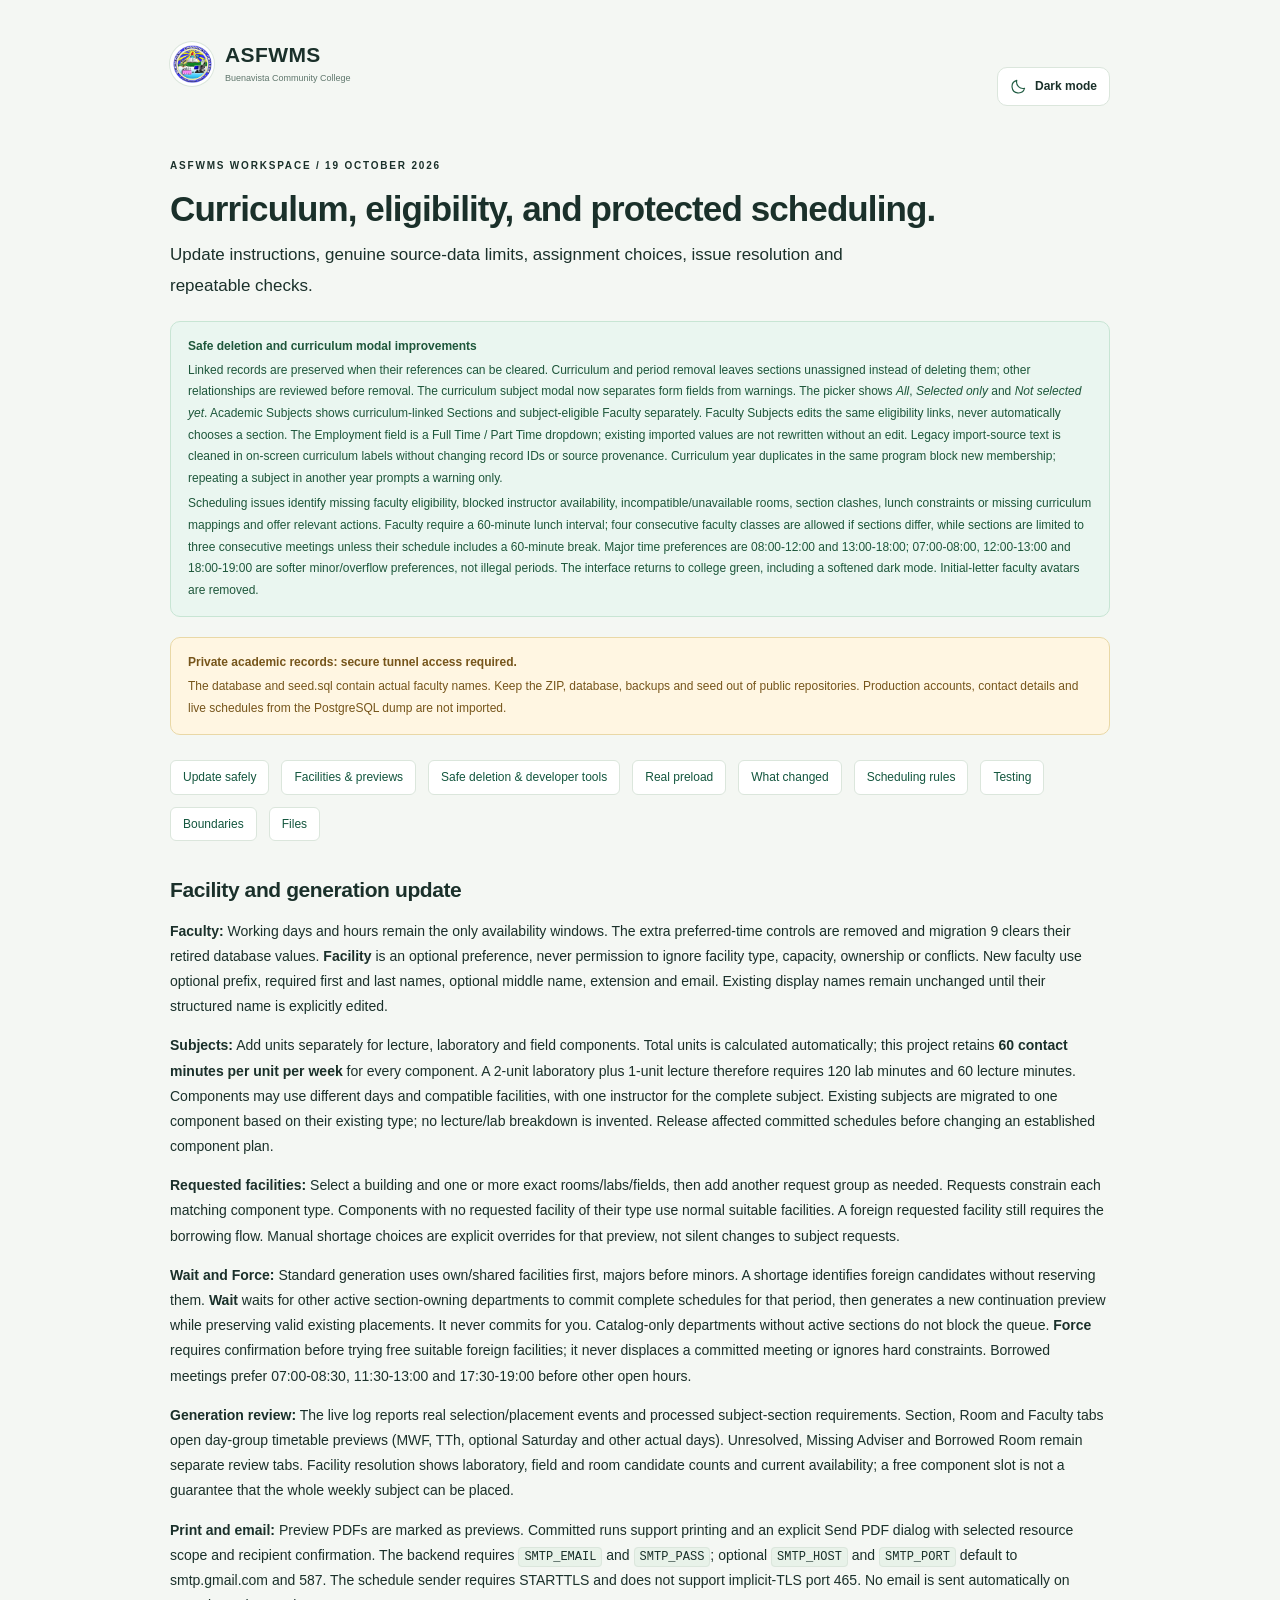
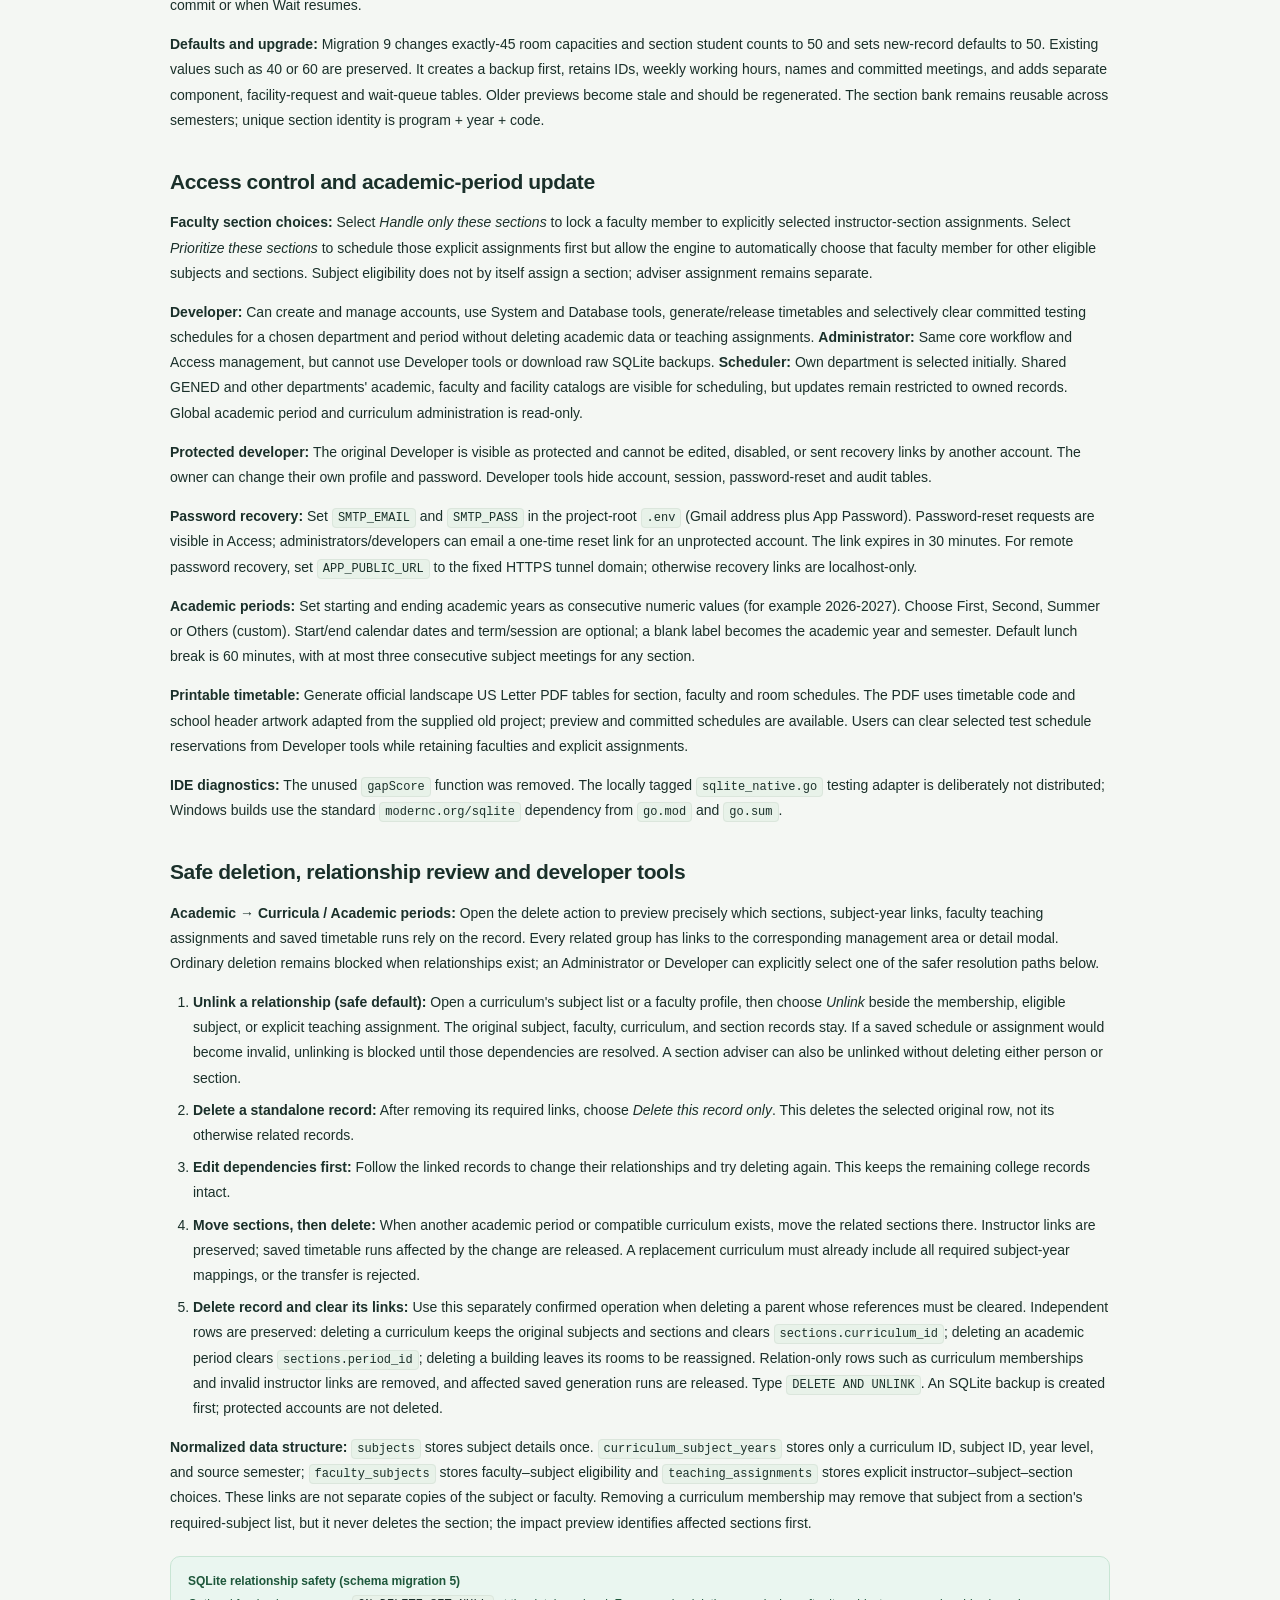
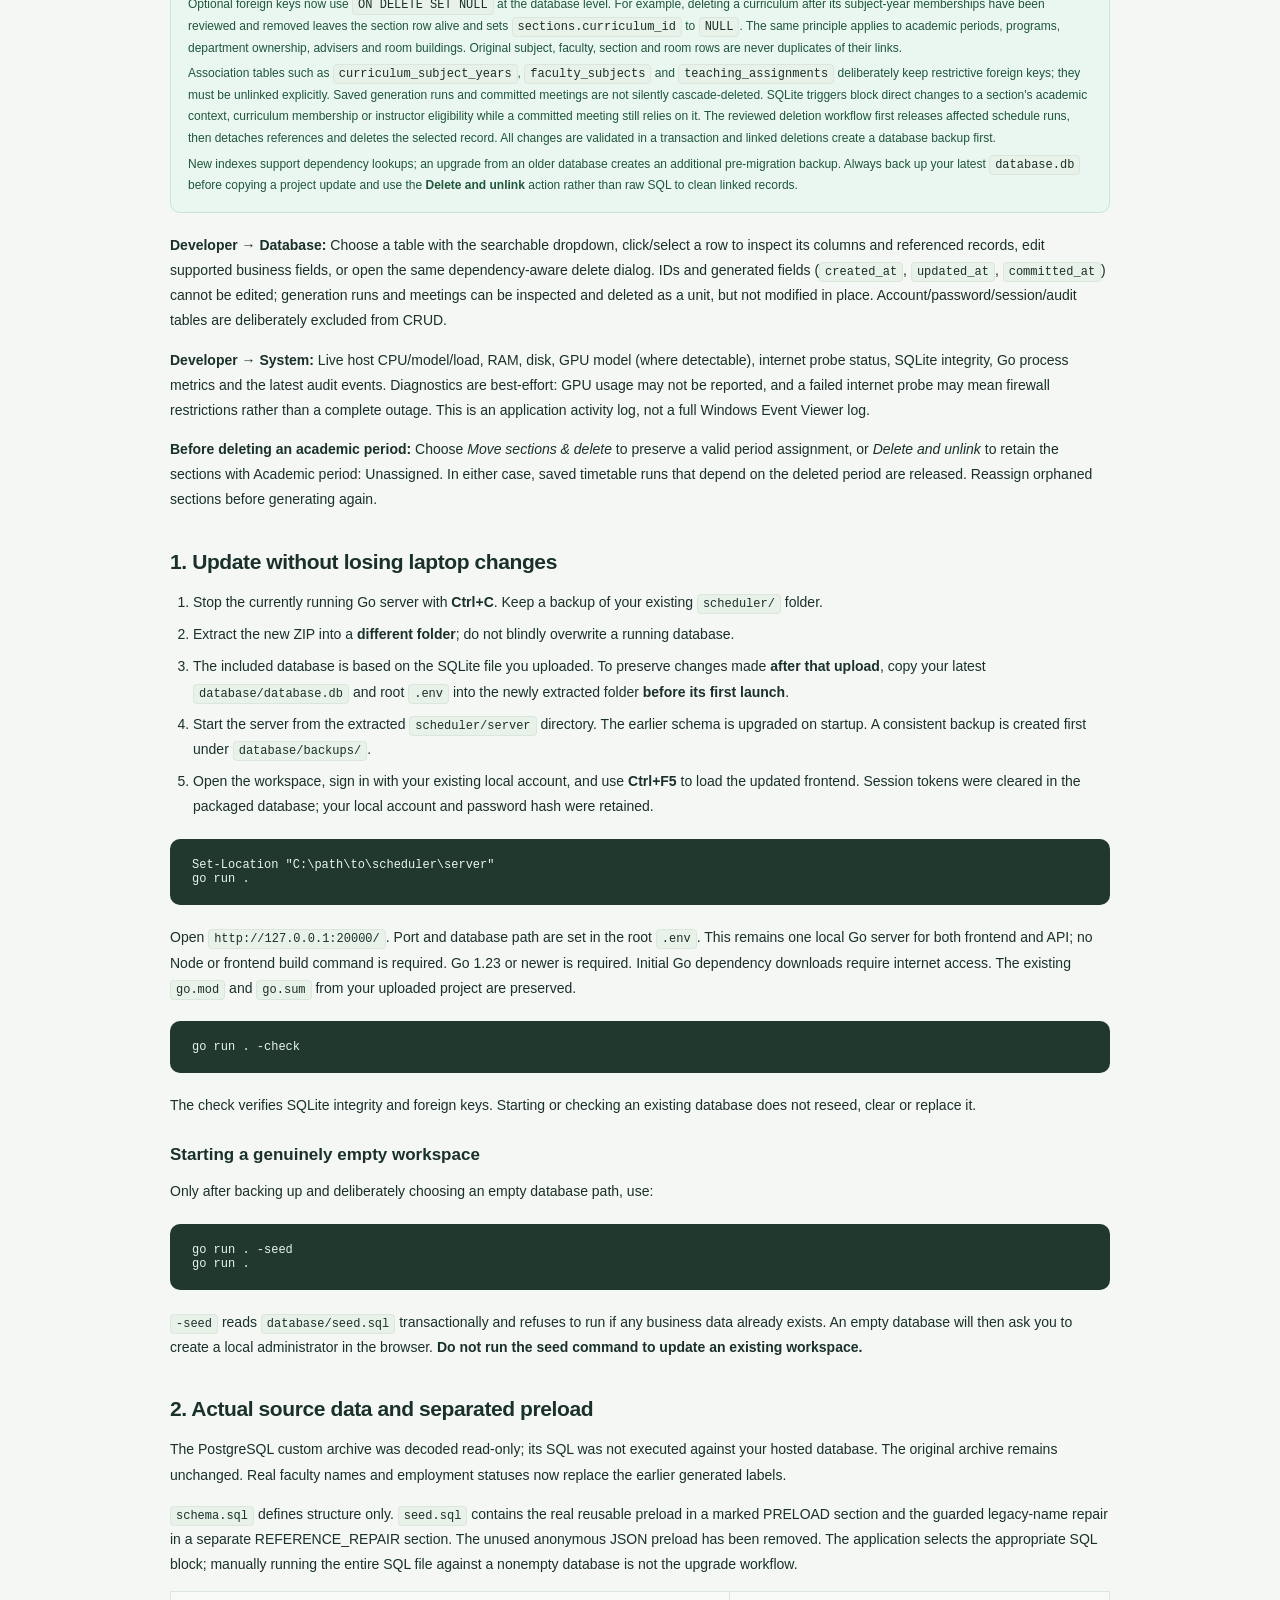
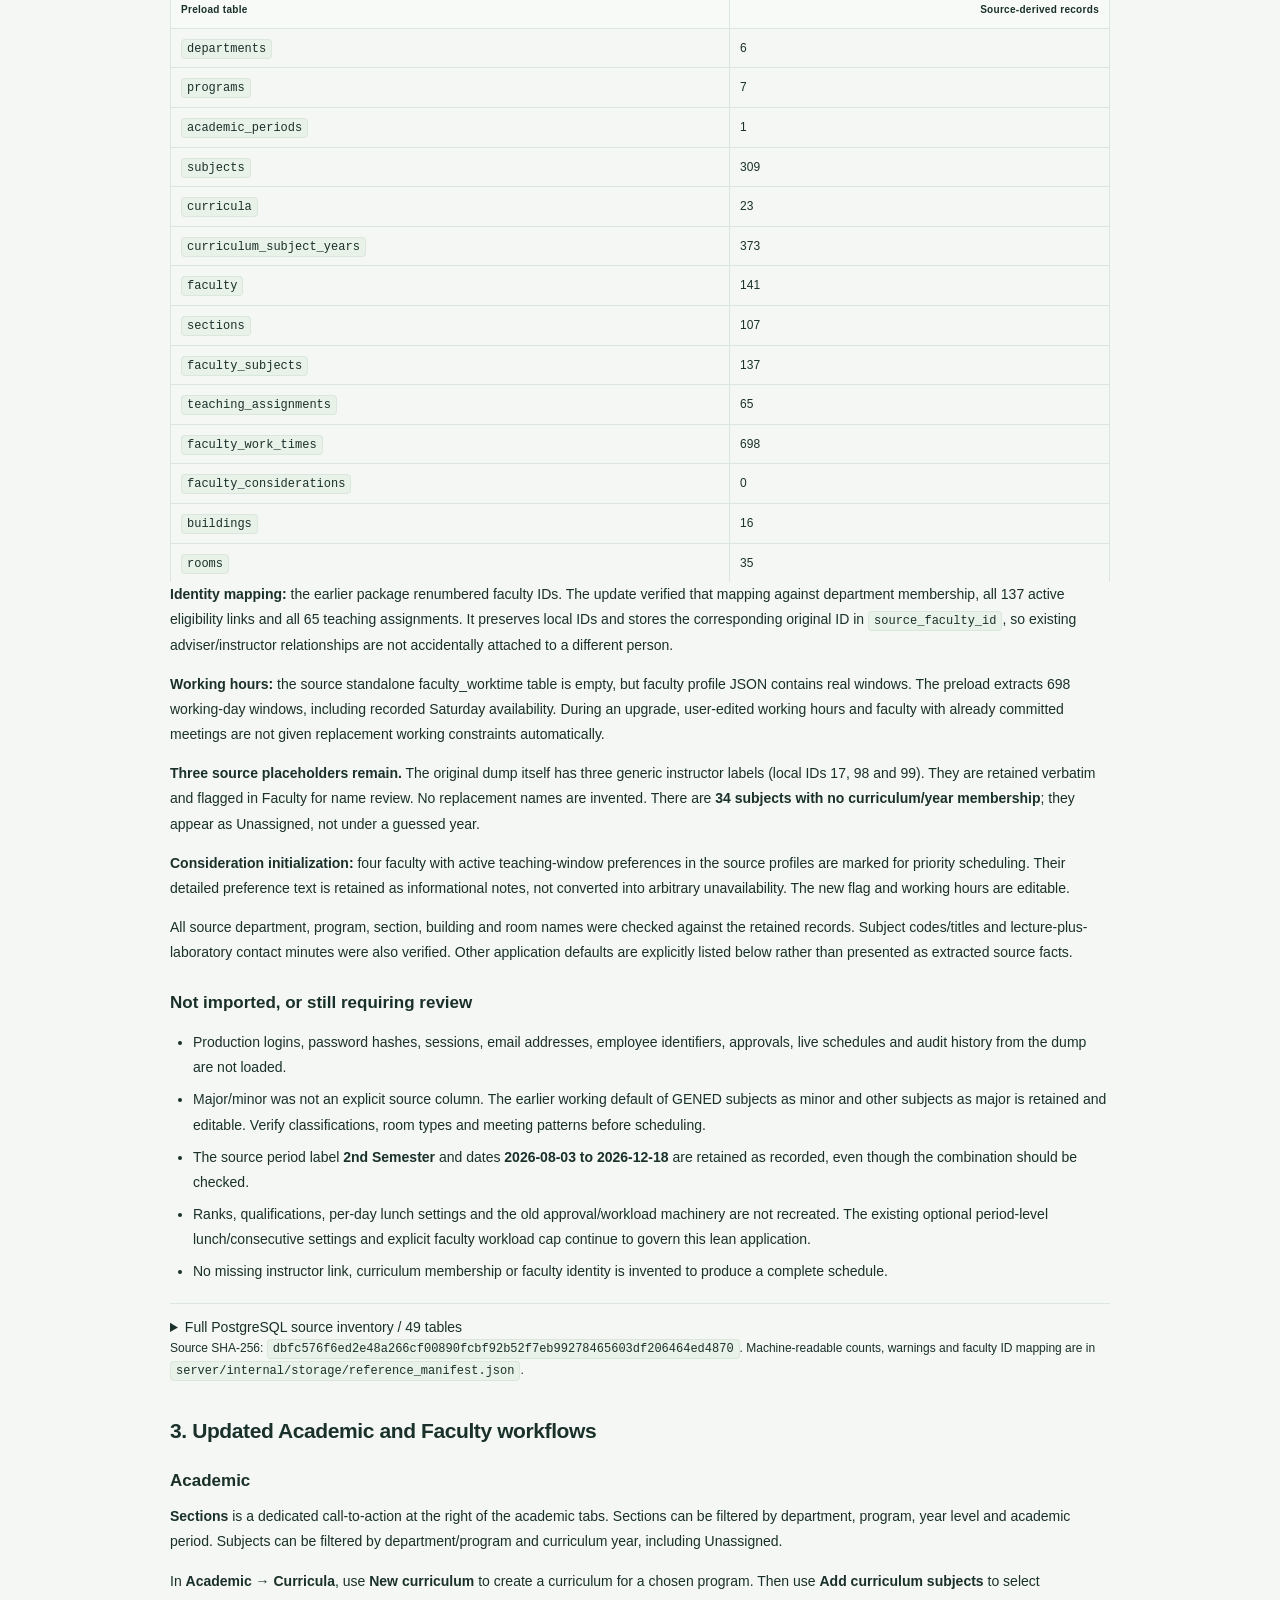
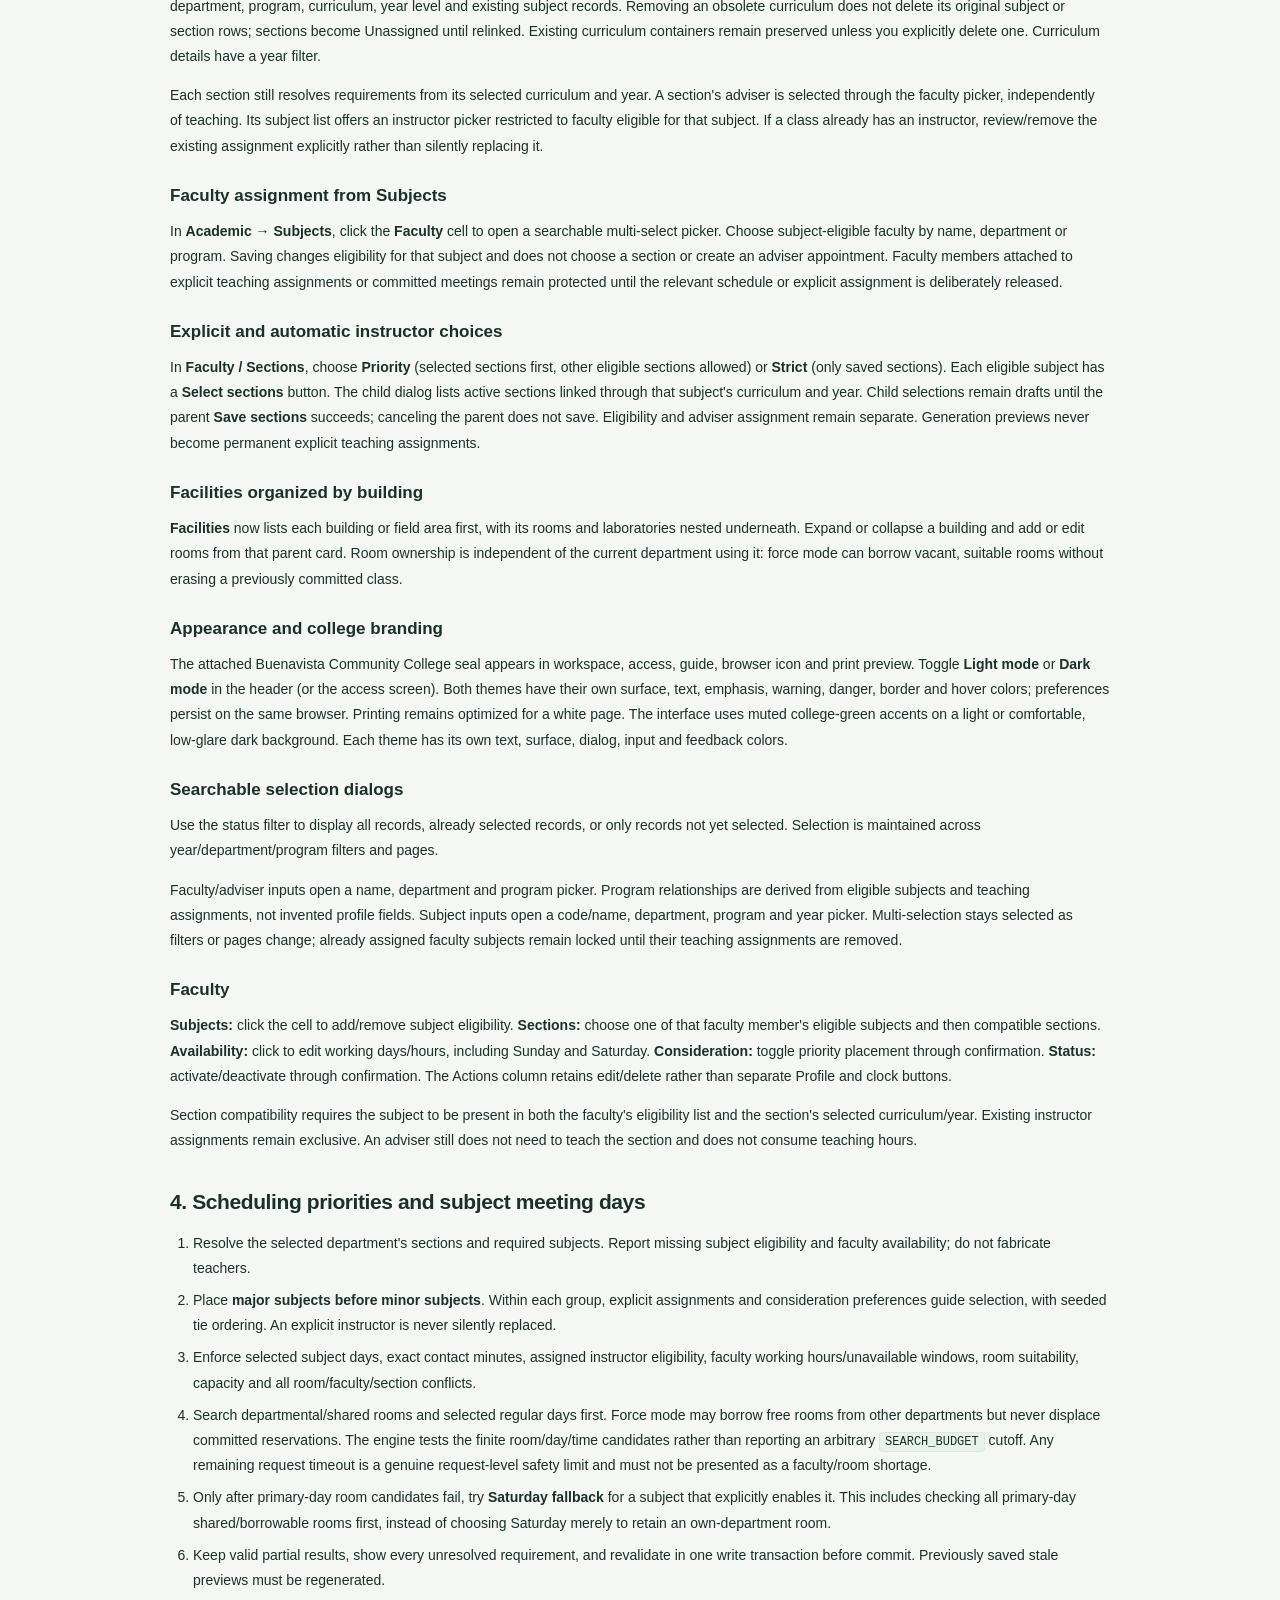
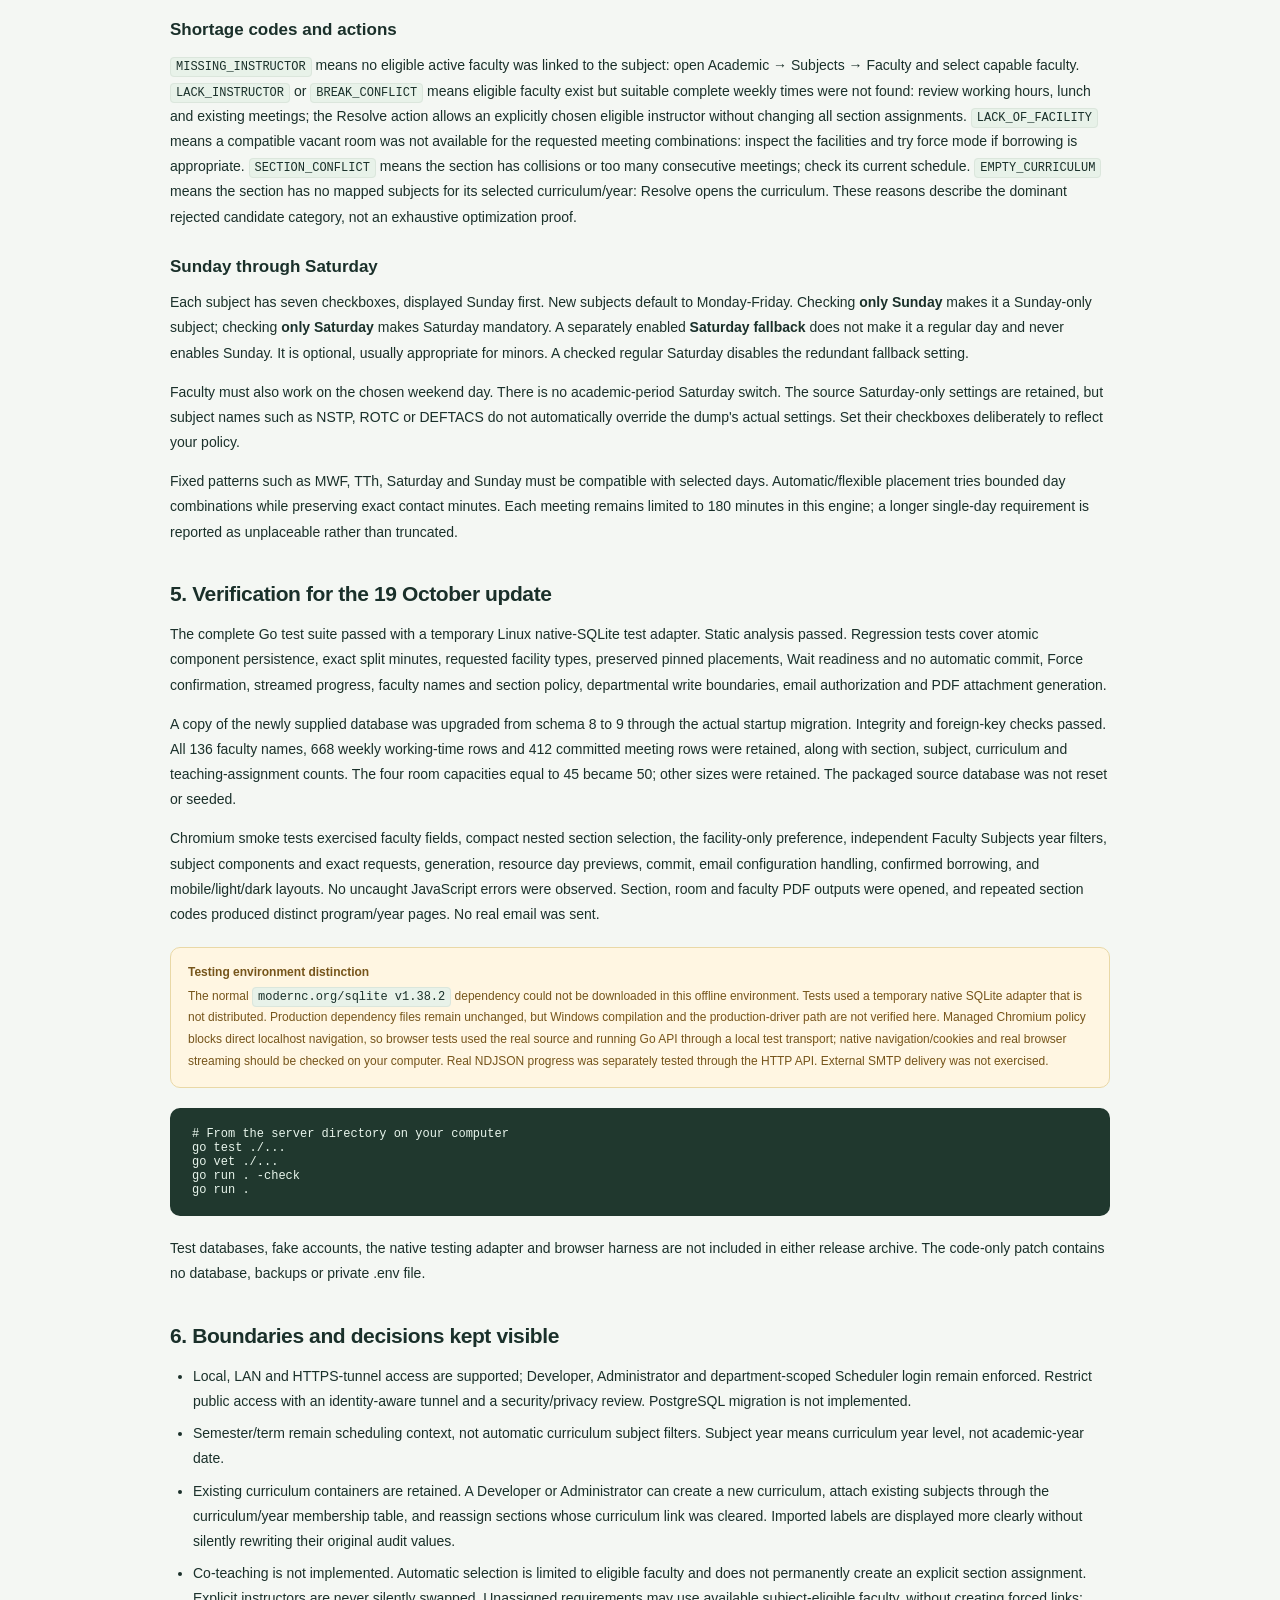
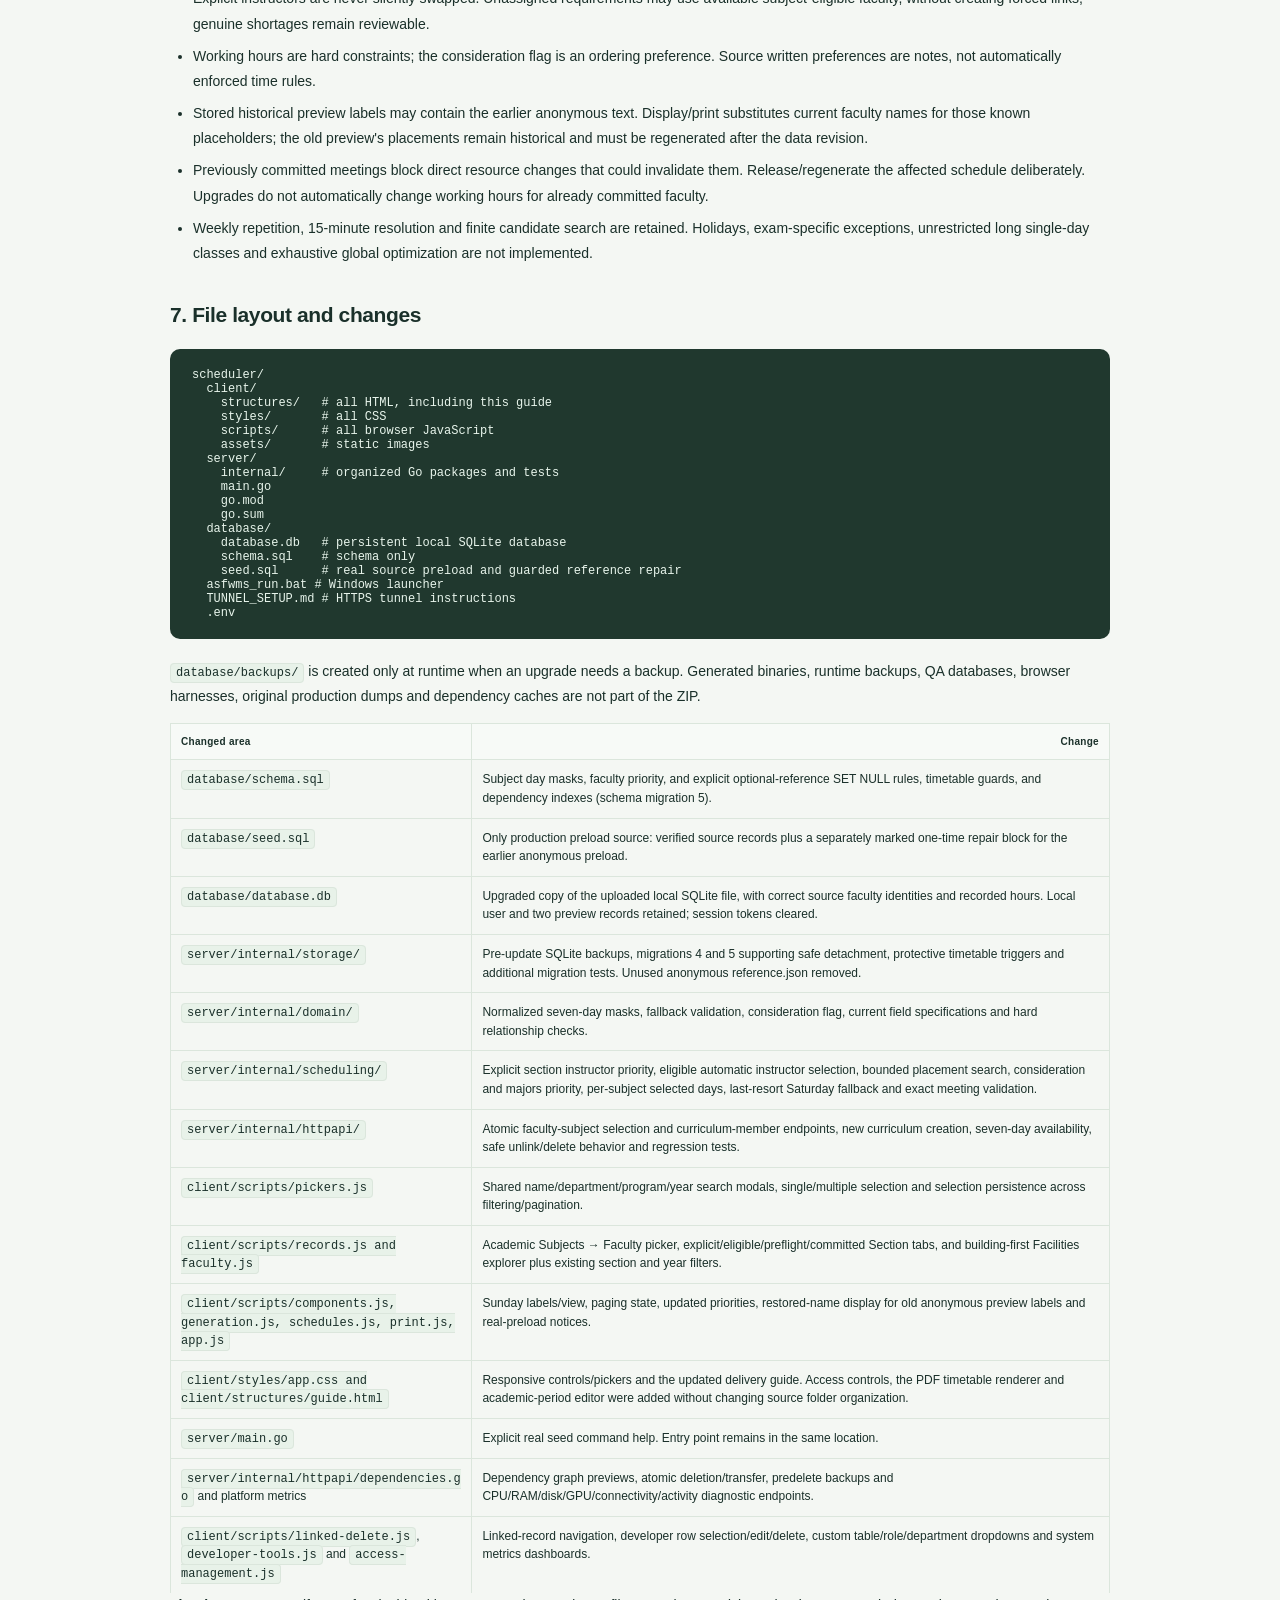
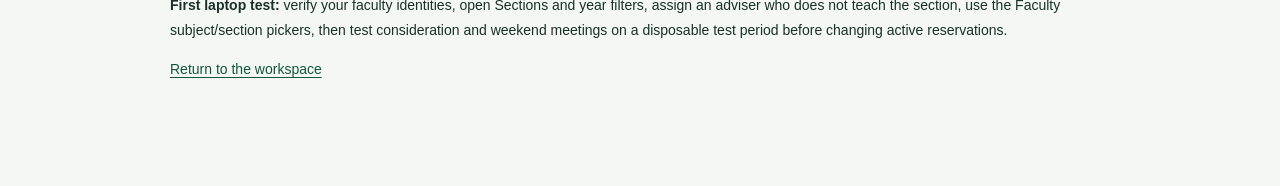
==== client/structures/guide.html @ f2810833 "Initial ASFWMS source release" ====
<!doctype html><html lang="en"><head><meta charset="utf-8"><meta name="viewport" content="width=device-width,initial-scale=1"><title>ASFWMS | Development guide and data provenance</title><link rel="icon" href="../assets/bcc-seal.png"><script src="../scripts/theme-init.js"></script><link rel="stylesheet" href="../styles/app.css"><script type="module" src="../scripts/theme.js"></script></head><body><main class="guide">
<div class="row between guide-topbar"><div class="brand"><img src="../assets/bcc-seal.png" width="44" height="44" alt="Buenavista Community College seal"><span>ASFWMS<small>Buenavista Community College</small></span></div><button type="button" class="theme-toggle" data-theme-toggle aria-label="Switch appearance" aria-pressed="false"></button></div>
<p class="eyebrow">ASFWMS WORKSPACE / 19 OCTOBER 2026</p><h1>Curriculum, eligibility, and protected scheduling.</h1>
<p class="guide-lead">Update instructions, genuine source-data limits, assignment choices, issue resolution and repeatable checks.</p>
<div class="notice info"><div><strong>Safe deletion and curriculum modal improvements</strong><p>Linked records are preserved when their references can be cleared. Curriculum and period removal leaves sections unassigned instead of deleting them; other relationships are reviewed before removal. The curriculum subject modal now separates form fields from warnings. The picker shows <em>All</em>, <em>Selected only</em> and <em>Not selected yet</em>. Academic Subjects shows curriculum-linked Sections and subject-eligible Faculty separately. Faculty Subjects edits the same eligibility links, never automatically chooses a section. The Employment field is a Full Time / Part Time dropdown; existing imported values are not rewritten without an edit. Legacy import-source text is cleaned in on-screen curriculum labels without changing record IDs or source provenance. Curriculum year duplicates in the same program block new membership; repeating a subject in another year prompts a warning only.</p><p>Scheduling issues identify missing faculty eligibility, blocked instructor availability, incompatible/unavailable rooms, section clashes, lunch constraints or missing curriculum mappings and offer relevant actions. Faculty require a 60-minute lunch interval; four consecutive faculty classes are allowed if sections differ, while sections are limited to three consecutive meetings unless their schedule includes a 60-minute break. Major time preferences are 08:00-12:00 and 13:00-18:00; 07:00-08:00, 12:00-13:00 and 18:00-19:00 are softer minor/overflow preferences, not illegal periods. The interface returns to college green, including a softened dark mode. Initial-letter faculty avatars are removed.</p></div></div>
<div class="notice warning"><div><strong>Private academic records: secure tunnel access required.</strong><p>The database and seed.sql contain actual faculty names. Keep the ZIP, database, backups and seed out of public repositories. Production accounts, contact details and live schedules from the PostgreSQL dump are not imported.</p></div></div>
<nav class="guide-nav" aria-label="Guide sections"><a href="#start">Update safely</a><a href="#components-update">Facilities &amp; previews</a><a href="#cleanup">Safe deletion & developer tools</a><a href="#data">Real preload</a><a href="#workflow">What changed</a><a href="#rules">Scheduling rules</a><a href="#tests">Testing</a><a href="#limits">Boundaries</a><a href="#files">Files</a></nav>
<section id="components-update"><h2>Facility and generation update</h2>
<p><strong>Faculty:</strong> Working days and hours remain the only availability windows. The extra preferred-time controls are removed and migration 9 clears their retired database values. <strong>Facility</strong> is an optional preference, never permission to ignore facility type, capacity, ownership or conflicts. New faculty use optional prefix, required first and last names, optional middle name, extension and email. Existing display names remain unchanged until their structured name is explicitly edited.</p>
<p><strong>Subjects:</strong> Add units separately for lecture, laboratory and field components. Total units is calculated automatically; this project retains <strong>60 contact minutes per unit per week</strong> for every component. A 2-unit laboratory plus 1-unit lecture therefore requires 120 lab minutes and 60 lecture minutes. Components may use different days and compatible facilities, with one instructor for the complete subject. Existing subjects are migrated to one component based on their existing type; no lecture/lab breakdown is invented. Release affected committed schedules before changing an established component plan.</p>
<p><strong>Requested facilities:</strong> Select a building and one or more exact rooms/labs/fields, then add another request group as needed. Requests constrain each matching component type. Components with no requested facility of their type use normal suitable facilities. A foreign requested facility still requires the borrowing flow. Manual shortage choices are explicit overrides for that preview, not silent changes to subject requests.</p>
<p><strong>Wait and Force:</strong> Standard generation uses own/shared facilities first, majors before minors. A shortage identifies foreign candidates without reserving them. <strong>Wait</strong> waits for other active section-owning departments to commit complete schedules for that period, then generates a new continuation preview while preserving valid existing placements. It never commits for you. Catalog-only departments without active sections do not block the queue. <strong>Force</strong> requires confirmation before trying free suitable foreign facilities; it never displaces a committed meeting or ignores hard constraints. Borrowed meetings prefer 07:00-08:30, 11:30-13:00 and 17:30-19:00 before other open hours.</p>
<p><strong>Generation review:</strong> The live log reports real selection/placement events and processed subject-section requirements. Section, Room and Faculty tabs open day-group timetable previews (MWF, TTh, optional Saturday and other actual days). Unresolved, Missing Adviser and Borrowed Room remain separate review tabs. Facility resolution shows laboratory, field and room candidate counts and current availability; a free component slot is not a guarantee that the whole weekly subject can be placed.</p>
<p><strong>Print and email:</strong> Preview PDFs are marked as previews. Committed runs support printing and an explicit Send PDF dialog with selected resource scope and recipient confirmation. The backend requires <code>SMTP_EMAIL</code> and <code>SMTP_PASS</code>; optional <code>SMTP_HOST</code> and <code>SMTP_PORT</code> default to smtp.gmail.com and 587. The schedule sender requires STARTTLS and does not support implicit-TLS port 465. No email is sent automatically on commit or when Wait resumes.</p>
<p><strong>Defaults and upgrade:</strong> Migration 9 changes exactly-45 room capacities and section student counts to 50 and sets new-record defaults to 50. Existing values such as 40 or 60 are preserved. It creates a backup first, retains IDs, weekly working hours, names and committed meetings, and adds separate component, facility-request and wait-queue tables. Older previews become stale and should be regenerated. The section bank remains reusable across semesters; unique section identity is program + year + code.</p>
</section>
<section id="access-update"><h2>Access control and academic-period update</h2>
<p><strong>Faculty section choices:</strong> Select <em>Handle only these sections</em> to lock a faculty member to explicitly selected instructor-section assignments. Select <em>Prioritize these sections</em> to schedule those explicit assignments first but allow the engine to automatically choose that faculty member for other eligible subjects and sections. Subject eligibility does not by itself assign a section; adviser assignment remains separate.</p>
<p><strong>Developer:</strong> Can create and manage accounts, use System and Database tools, generate/release timetables and selectively clear committed testing schedules for a chosen department and period without deleting academic data or teaching assignments. <strong>Administrator:</strong> Same core workflow and Access management, but cannot use Developer tools or download raw SQLite backups. <strong>Scheduler:</strong> Own department is selected initially. Shared GENED and other departments' academic, faculty and facility catalogs are visible for scheduling, but updates remain restricted to owned records. Global academic period and curriculum administration is read-only.</p>
<p><strong>Protected developer:</strong> The original Developer is visible as protected and cannot be edited, disabled, or sent recovery links by another account. The owner can change their own profile and password. Developer tools hide account, session, password-reset and audit tables.</p>
<p><strong>Password recovery:</strong> Set <code>SMTP_EMAIL</code> and <code>SMTP_PASS</code> in the project-root <code>.env</code> (Gmail address plus App Password). Password-reset requests are visible in Access; administrators/developers can email a one-time reset link for an unprotected account. The link expires in 30 minutes. For remote password recovery, set <code>APP_PUBLIC_URL</code> to the fixed HTTPS tunnel domain; otherwise recovery links are localhost-only.</p>
<p><strong>Academic periods:</strong> Set starting and ending academic years as consecutive numeric values (for example 2026-2027). Choose First, Second, Summer or Others (custom). Start/end calendar dates and term/session are optional; a blank label becomes the academic year and semester. Default lunch break is 60 minutes, with at most three consecutive subject meetings for any section.</p>
<p><strong>Printable timetable:</strong> Generate official landscape US Letter PDF tables for section, faculty and room schedules. The PDF uses timetable code and school header artwork adapted from the supplied old project; preview and committed schedules are available. Users can clear selected test schedule reservations from Developer tools while retaining faculties and explicit assignments.</p>
<p><strong>IDE diagnostics:</strong> The unused <code>gapScore</code> function was removed. The locally tagged <code>sqlite_native.go</code> testing adapter is deliberately not distributed; Windows builds use the standard <code>modernc.org/sqlite</code> dependency from <code>go.mod</code> and <code>go.sum</code>.</p>
</section>
<section id="cleanup"><h2>Safe deletion, relationship review and developer tools</h2>
<p><strong>Academic → Curricula / Academic periods:</strong> Open the delete action to preview precisely which sections, subject-year links, faculty teaching assignments and saved timetable runs rely on the record. Every related group has links to the corresponding management area or detail modal. Ordinary deletion remains blocked when relationships exist; an Administrator or Developer can explicitly select one of the safer resolution paths below.</p>
<ol>
<li><strong>Unlink a relationship (safe default):</strong> Open a curriculum's subject list or a faculty profile, then choose <em>Unlink</em> beside the membership, eligible subject, or explicit teaching assignment. The original subject, faculty, curriculum, and section records stay. If a saved schedule or assignment would become invalid, unlinking is blocked until those dependencies are resolved. A section adviser can also be unlinked without deleting either person or section.</li>
<li><strong>Delete a standalone record:</strong> After removing its required links, choose <em>Delete this record only</em>. This deletes the selected original row, not its otherwise related records.</li>
<li><strong>Edit dependencies first:</strong> Follow the linked records to change their relationships and try deleting again. This keeps the remaining college records intact.</li>
<li><strong>Move sections, then delete:</strong> When another academic period or compatible curriculum exists, move the related sections there. Instructor links are preserved; saved timetable runs affected by the change are released. A replacement curriculum must already include all required subject-year mappings, or the transfer is rejected.</li>
<li><strong>Delete record and clear its links:</strong> Use this separately confirmed operation when deleting a parent whose references must be cleared. Independent rows are preserved: deleting a curriculum keeps the original subjects and sections and clears <code>sections.curriculum_id</code>; deleting an academic period clears <code>sections.period_id</code>; deleting a building leaves its rooms to be reassigned. Relation-only rows such as curriculum memberships and invalid instructor links are removed, and affected saved generation runs are released. Type <code>DELETE AND UNLINK</code>. An SQLite backup is created first; protected accounts are not deleted.</li>
</ol>
<p><strong>Normalized data structure:</strong> <code>subjects</code> stores subject details once. <code>curriculum_subject_years</code> stores only a curriculum ID, subject ID, year level, and source semester; <code>faculty_subjects</code> stores faculty–subject eligibility and <code>teaching_assignments</code> stores explicit instructor–subject–section choices. These links are not separate copies of the subject or faculty. Removing a curriculum membership may remove that subject from a section's required-subject list, but it never deletes the section; the impact preview identifies affected sections first.</p>
<div class="notice info"><div><strong>SQLite relationship safety (schema migration 5)</strong>
<p>Optional foreign keys now use <code>ON DELETE SET NULL</code> at the database level. For example, deleting a curriculum after its subject-year memberships have been reviewed and removed leaves the section row alive and sets <code>sections.curriculum_id</code> to <code>NULL</code>. The same principle applies to academic periods, programs, department ownership, advisers and room buildings. Original subject, faculty, section and room rows are never duplicates of their links.</p>
<p>Association tables such as <code>curriculum_subject_years</code>, <code>faculty_subjects</code> and <code>teaching_assignments</code> deliberately keep restrictive foreign keys; they must be unlinked explicitly. Saved generation runs and committed meetings are not silently cascade-deleted. SQLite triggers block direct changes to a section's academic context, curriculum membership or instructor eligibility while a committed meeting still relies on it. The reviewed deletion workflow first releases affected schedule runs, then detaches references and deletes the selected record. All changes are validated in a transaction and linked deletions create a database backup first.</p>
<p>New indexes support dependency lookups; an upgrade from an older database creates an additional pre-migration backup. Always back up your latest <code>database.db</code> before copying a project update and use the <strong>Delete and unlink</strong> action rather than raw SQL to clean linked records.</p></div></div>
<p><strong>Developer → Database:</strong> Choose a table with the searchable dropdown, click/select a row to inspect its columns and referenced records, edit supported business fields, or open the same dependency-aware delete dialog. IDs and generated fields (<code>created_at</code>, <code>updated_at</code>, <code>committed_at</code>) cannot be edited; generation runs and meetings can be inspected and deleted as a unit, but not modified in place. Account/password/session/audit tables are deliberately excluded from CRUD.</p>
<p><strong>Developer → System:</strong> Live host CPU/model/load, RAM, disk, GPU model (where detectable), internet probe status, SQLite integrity, Go process metrics and the latest audit events. Diagnostics are best-effort: GPU usage may not be reported, and a failed internet probe may mean firewall restrictions rather than a complete outage. This is an application activity log, not a full Windows Event Viewer log.</p>
<p><strong>Before deleting an academic period:</strong> Choose <em>Move sections &amp; delete</em> to preserve a valid period assignment, or <em>Delete and unlink</em> to retain the sections with Academic period: Unassigned. In either case, saved timetable runs that depend on the deleted period are released. Reassign orphaned sections before generating again.</p>
</section>
<section id="start"><h2>1. Update without losing laptop changes</h2>
<ol><li>Stop the currently running Go server with <strong>Ctrl+C</strong>. Keep a backup of your existing <code>scheduler/</code> folder.</li><li>Extract the new ZIP into a <strong>different folder</strong>; do not blindly overwrite a running database.</li><li>The included database is based on the SQLite file you uploaded. To preserve changes made <strong>after that upload</strong>, copy your latest <code>database/database.db</code> and root <code>.env</code> into the newly extracted folder <strong>before its first launch</strong>.</li><li>Start the server from the extracted <code>scheduler/server</code> directory. The earlier schema is upgraded on startup. A consistent backup is created first under <code>database/backups/</code>.</li><li>Open the workspace, sign in with your existing local account, and use <strong>Ctrl+F5</strong> to load the updated frontend. Session tokens were cleared in the packaged database; your local account and password hash were retained.</li></ol>
<pre><code>Set-Location "C:\path\to\scheduler\server"
go run .</code></pre>
<p>Open <code>http://127.0.0.1:20000/</code>. Port and database path are set in the root <code>.env</code>. This remains one local Go server for both frontend and API; no Node or frontend build command is required. Go 1.23 or newer is required. Initial Go dependency downloads require internet access. The existing <code>go.mod</code> and <code>go.sum</code> from your uploaded project are preserved.</p>
<pre><code>go run . -check</code></pre><p>The check verifies SQLite integrity and foreign keys. Starting or checking an existing database does not reseed, clear or replace it.</p>
<h3>Starting a genuinely empty workspace</h3><p>Only after backing up and deliberately choosing an empty database path, use:</p>
<pre><code>go run . -seed
go run .</code></pre><p><code>-seed</code> reads <code>database/seed.sql</code> transactionally and refuses to run if any business data already exists. An empty database will then ask you to create a local administrator in the browser. <strong>Do not run the seed command to update an existing workspace.</strong></p>
</section>
<section id="data"><h2>2. Actual source data and separated preload</h2>
<p>The PostgreSQL custom archive was decoded read-only; its SQL was not executed against your hosted database. The original archive remains unchanged. Real faculty names and employment statuses now replace the earlier generated labels.</p>
<p><code>schema.sql</code> defines structure only. <code>seed.sql</code> contains the real reusable preload in a marked PRELOAD section and the guarded legacy-name repair in a separate REFERENCE_REPAIR section. The unused anonymous JSON preload has been removed. The application selects the appropriate SQL block; manually running the entire SQL file against a nonempty database is not the upgrade workflow.</p>
<div class="table-scroll"><table class="data-table"><thead><tr><th>Preload table</th><th>Source-derived records</th></tr></thead><tbody><tr><td><code>departments</code></td><td>6</td></tr><tr><td><code>programs</code></td><td>7</td></tr><tr><td><code>academic_periods</code></td><td>1</td></tr><tr><td><code>subjects</code></td><td>309</td></tr><tr><td><code>curricula</code></td><td>23</td></tr><tr><td><code>curriculum_subject_years</code></td><td>373</td></tr><tr><td><code>faculty</code></td><td>141</td></tr><tr><td><code>sections</code></td><td>107</td></tr><tr><td><code>faculty_subjects</code></td><td>137</td></tr><tr><td><code>teaching_assignments</code></td><td>65</td></tr><tr><td><code>faculty_work_times</code></td><td>698</td></tr><tr><td><code>faculty_considerations</code></td><td>0</td></tr><tr><td><code>buildings</code></td><td>16</td></tr><tr><td><code>rooms</code></td><td>35</td></tr></tbody></table></div>
<p><strong>Identity mapping:</strong> the earlier package renumbered faculty IDs. The update verified that mapping against department membership, all 137 active eligibility links and all 65 teaching assignments. It preserves local IDs and stores the corresponding original ID in <code>source_faculty_id</code>, so existing adviser/instructor relationships are not accidentally attached to a different person.</p>
<p><strong>Working hours:</strong> the source standalone faculty_worktime table is empty, but faculty profile JSON contains real windows. The preload extracts 698 working-day windows, including recorded Saturday availability. During an upgrade, user-edited working hours and faculty with already committed meetings are not given replacement working constraints automatically.</p>
<p><strong>Three source placeholders remain.</strong> The original dump itself has three generic instructor labels (local IDs 17, 98 and 99). They are retained verbatim and flagged in Faculty for name review. No replacement names are invented. There are <strong>34 subjects with no curriculum/year membership</strong>; they appear as Unassigned, not under a guessed year.</p>
<p><strong>Consideration initialization:</strong> four faculty with active teaching-window preferences in the source profiles are marked for priority scheduling. Their detailed preference text is retained as informational notes, not converted into arbitrary unavailability. The new flag and working hours are editable.</p>
<p>All source department, program, section, building and room names were checked against the retained records. Subject codes/titles and lecture-plus-laboratory contact minutes were also verified. Other application defaults are explicitly listed below rather than presented as extracted source facts.</p>
<h3>Not imported, or still requiring review</h3>
<ul><li>Production logins, password hashes, sessions, email addresses, employee identifiers, approvals, live schedules and audit history from the dump are not loaded.</li><li>Major/minor was not an explicit source column. The earlier working default of GENED subjects as minor and other subjects as major is retained and editable. Verify classifications, room types and meeting patterns before scheduling.</li><li>The source period label <strong>2nd Semester</strong> and dates <strong>2026-08-03 to 2026-12-18</strong> are retained as recorded, even though the combination should be checked.</li><li>Ranks, qualifications, per-day lunch settings and the old approval/workload machinery are not recreated. The existing optional period-level lunch/consecutive settings and explicit faculty workload cap continue to govern this lean application.</li><li>No missing instructor link, curriculum membership or faculty identity is invented to produce a complete schedule.</li></ul>
<details><summary>Full PostgreSQL source inventory / 49 tables</summary><div class="table-scroll"><table class="data-table"><thead><tr><th>Source table</th><th>Rows</th><th>Treatment</th></tr></thead><tbody><tr><td><code>academic_archive</code></td><td>11</td><td>Not imported into the lean scheduler. The original dump remains unchanged; legacy schedules, approvals, requests, derived workload and archive workflows are not executed.</td></tr><tr><td><code>academic_term</code></td><td>1</td><td>The referenced period is transformed into academic_periods.</td></tr><tr><td><code>academic_year</code></td><td>1</td><td>Referenced year label is retained in academic_periods.</td></tr><tr><td><code>app_user</code></td><td>6</td><td>Not imported. Existing local administrator in the uploaded SQLite file is preserved.</td></tr><tr><td><code>audit_log</code></td><td>1648</td><td>Production audit history is not imported; local application audit events are retained.</td></tr><tr><td><code>auth_session</code></td><td>66</td><td>Production sessions are not imported. Packaged local session tokens are cleared for sign-in.</td></tr><tr><td><code>building</code></td><td>16</td><td>16 buildings/areas retained in buildings.</td></tr><tr><td><code>college</code></td><td>0</td><td>Not imported into the lean scheduler. The original dump remains unchanged; legacy schedules, approvals, requests, derived workload and archive workflows are not executed.</td></tr><tr><td><code>consideration_approval</code></td><td>0</td><td>Not imported into the lean scheduler. The original dump remains unchanged; legacy schedules, approvals, requests, derived workload and archive workflows are not executed.</td></tr><tr><td><code>curriculum</code></td><td>7</td><td>Program ownership resolved through source curriculum versions.</td></tr><tr><td><code>curriculum_subject</code></td><td>373</td><td>373 subject/year memberships retained in curriculum_subject_years; semester stays informational.</td></tr><tr><td><code>curriculum_version</code></td><td>23</td><td>23 existing choices retained in curricula so existing section links stay intact.</td></tr><tr><td><code>database_change</code></td><td>0</td><td>Not imported into the lean scheduler. The original dump remains unchanged; legacy schedules, approvals, requests, derived workload and archive workflows are not executed.</td></tr><tr><td><code>department</code></td><td>6</td><td>Preserved in departments, including inactive source entries.</td></tr><tr><td><code>faculty</code></td><td>141</td><td>141 names and employment statuses restored. Work-time JSON supplies 698 windows. Earlier local IDs are preserved; source_faculty_id records original IDs.</td></tr><tr><td><code>faculty_assignment</code></td><td>65</td><td>65 explicit subject-section assignments retained through subject_offering lookup.</td></tr><tr><td><code>faculty_availability</code></td><td>0</td><td>No standalone records. The new faculty_work_times and unavailable-window controls govern scheduling.</td></tr><tr><td><code>faculty_profile_state</code></td><td>0</td><td>No standalone records; review/approval machinery is not imported.</td></tr><tr><td><code>faculty_qualification</code></td><td>0</td><td>Not imported into the lean scheduler. The original dump remains unchanged; legacy schedules, approvals, requests, derived workload and archive workflows are not executed.</td></tr><tr><td><code>faculty_subject_qualification</code></td><td>138</td><td>137 active eligibility links retained; one inactive source qualification is not made active.</td></tr><tr><td><code>faculty_teaching_window</code></td><td>0</td><td>Standalone table is empty; active preferences inside faculty.profile become informational notes and consideration flags.</td></tr><tr><td><code>faculty_workload</code></td><td>12</td><td>Not imported into the lean scheduler. The original dump remains unchanged; legacy schedules, approvals, requests, derived workload and archive workflows are not executed.</td></tr><tr><td><code>faculty_worktime</code></td><td>0</td><td>Standalone table is empty; actual working windows are extracted from faculty.profile.worktime instead.</td></tr><tr><td><code>overload_approval</code></td><td>5</td><td>Not imported into the lean scheduler. The original dump remains unchanged; legacy schedules, approvals, requests, derived workload and archive workflows are not executed.</td></tr><tr><td><code>program</code></td><td>7</td><td>Preserved in programs with original department links.</td></tr><tr><td><code>room</code></td><td>35</td><td>35 rooms retained with building, ownership, capacity and usable time limits.</td></tr><tr><td><code>room_availability</code></td><td>0</td><td>No source rows. Occupancy is derived from committed meetings.</td></tr><tr><td><code>schedule_approval</code></td><td>2</td><td>Not imported into the lean scheduler. The original dump remains unchanged; legacy schedules, approvals, requests, derived workload and archive workflows are not executed.</td></tr><tr><td><code>schedule_candidate</code></td><td>50</td><td>Not imported into the lean scheduler. The original dump remains unchanged; legacy schedules, approvals, requests, derived workload and archive workflows are not executed.</td></tr><tr><td><code>schedule_conflict</code></td><td>0</td><td>Not imported into the lean scheduler. The original dump remains unchanged; legacy schedules, approvals, requests, derived workload and archive workflows are not executed.</td></tr><tr><td><code>schedule_delivery</code></td><td>1</td><td>Not imported into the lean scheduler. The original dump remains unchanged; legacy schedules, approvals, requests, derived workload and archive workflows are not executed.</td></tr><tr><td><code>schedule_entry</code></td><td>176</td><td>Not imported into the lean scheduler. The original dump remains unchanged; legacy schedules, approvals, requests, derived workload and archive workflows are not executed.</td></tr><tr><td><code>schedule_generation_run</code></td><td>30</td><td>Not imported into the lean scheduler. The original dump remains unchanged; legacy schedules, approvals, requests, derived workload and archive workflows are not executed.</td></tr><tr><td><code>schedule_request</code></td><td>0</td><td>Not imported into the lean scheduler. The original dump remains unchanged; legacy schedules, approvals, requests, derived workload and archive workflows are not executed.</td></tr><tr><td><code>schedule_request_approval</code></td><td>0</td><td>Not imported into the lean scheduler. The original dump remains unchanged; legacy schedules, approvals, requests, derived workload and archive workflows are not executed.</td></tr><tr><td><code>schedule_request_offering</code></td><td>0</td><td>Not imported into the lean scheduler. The original dump remains unchanged; legacy schedules, approvals, requests, derived workload and archive workflows are not executed.</td></tr><tr><td><code>schedule_version</code></td><td>1</td><td>Not imported into the lean scheduler. The original dump remains unchanged; legacy schedules, approvals, requests, derived workload and archive workflows are not executed.</td></tr><tr><td><code>schedule_version_request</code></td><td>0</td><td>Not imported into the lean scheduler. The original dump remains unchanged; legacy schedules, approvals, requests, derived workload and archive workflows are not executed.</td></tr><tr><td><code>scheduling_consideration</code></td><td>0</td><td>Not imported into the lean scheduler. The original dump remains unchanged; legacy schedules, approvals, requests, derived workload and archive workflows are not executed.</td></tr><tr><td><code>schema_migration</code></td><td>19</td><td>Source PostgreSQL migrations are not executed; numbered SQLite migrations are implemented separately.</td></tr><tr><td><code>section</code></td><td>107</td><td>107 source sections retained, with their selected program/curriculum/year/period.</td></tr><tr><td><code>semester</code></td><td>3</td><td>Referenced semester label is retained; extra definitions are not instantiated as new periods.</td></tr><tr><td><code>subject</code></td><td>309</td><td>Codes, titles, units and lecture + laboratory contact minutes retained in subjects; days mapped to individual weekday selections.</td></tr><tr><td><code>subject_offering</code></td><td>375</td><td>Used to resolve explicit assignments. Requirements are resolved from curriculum/year; an independent offering workflow is not carried over.</td></tr><tr><td><code>subject_prerequisite</code></td><td>0</td><td>Not imported into the lean scheduler. The original dump remains unchanged; legacy schedules, approvals, requests, derived workload and archive workflows are not executed.</td></tr><tr><td><code>system_configuration</code></td><td>1</td><td>Source consulted for context. No production credentials or deployment configuration is copied.</td></tr><tr><td><code>time_slot</code></td><td>33</td><td>Legacy grid is not copied; current engine evaluates 15-minute slots.</td></tr><tr><td><code>workload_detail</code></td><td>65</td><td>Not imported into the lean scheduler. The original dump remains unchanged; legacy schedules, approvals, requests, derived workload and archive workflows are not executed.</td></tr><tr><td><code>workload_policy</code></td><td>1</td><td>Legacy policy engine not imported. Current explicit workload cap, lunch and consecutive controls remain editable.</td></tr></tbody></table></div></details>
<p class="small">Source SHA-256: <code>dbfc576f6ed2e48a266cf00890fcbf92b52f7eb99278465603df206464ed4870</code>. Machine-readable counts, warnings and faculty ID mapping are in <code>server/internal/storage/reference_manifest.json</code>.</p>
</section>
<section id="workflow"><h2>3. Updated Academic and Faculty workflows</h2>
<h3>Academic</h3><p><strong>Sections</strong> is a dedicated call-to-action at the right of the academic tabs. Sections can be filtered by department, program, year level and academic period. Subjects can be filtered by department/program and curriculum year, including Unassigned.</p>
<p>In <strong>Academic → Curricula</strong>, use <strong>New curriculum</strong> to create a curriculum for a chosen program. Then use <strong>Add curriculum subjects</strong> to select department, program, curriculum, year level and existing subject records. Removing an obsolete curriculum does not delete its original subject or section rows; sections become Unassigned until relinked. Existing curriculum containers remain preserved unless you explicitly delete one. Curriculum details have a year filter.</p>
<p>Each section still resolves requirements from its selected curriculum and year. A section's adviser is selected through the faculty picker, independently of teaching. Its subject list offers an instructor picker restricted to faculty eligible for that subject. If a class already has an instructor, review/remove the existing assignment explicitly rather than silently replacing it.</p>
<h3>Faculty assignment from Subjects</h3><p>In <strong>Academic → Subjects</strong>, click the <strong>Faculty</strong> cell to open a searchable multi-select picker. Choose subject-eligible faculty by name, department or program. Saving changes eligibility for that subject and does not choose a section or create an adviser appointment. Faculty members attached to explicit teaching assignments or committed meetings remain protected until the relevant schedule or explicit assignment is deliberately released.</p>
<h3>Explicit and automatic instructor choices</h3><p>In <strong>Faculty / Sections</strong>, choose <strong>Priority</strong> (selected sections first, other eligible sections allowed) or <strong>Strict</strong> (only saved sections). Each eligible subject has a <strong>Select sections</strong> button. The child dialog lists active sections linked through that subject's curriculum and year. Child selections remain drafts until the parent <strong>Save sections</strong> succeeds; canceling the parent does not save. Eligibility and adviser assignment remain separate. Generation previews never become permanent explicit teaching assignments.</p>
<h3>Facilities organized by building</h3><p><strong>Facilities</strong> now lists each building or field area first, with its rooms and laboratories nested underneath. Expand or collapse a building and add or edit rooms from that parent card. Room ownership is independent of the current department using it: force mode can borrow vacant, suitable rooms without erasing a previously committed class.</p>
<h3>Appearance and college branding</h3><p>The attached Buenavista Community College seal appears in workspace, access, guide, browser icon and print preview. Toggle <strong>Light mode</strong> or <strong>Dark mode</strong> in the header (or the access screen). Both themes have their own surface, text, emphasis, warning, danger, border and hover colors; preferences persist on the same browser. Printing remains optimized for a white page. The interface uses muted college-green accents on a light or comfortable, low-glare dark background. Each theme has its own text, surface, dialog, input and feedback colors.</p>
<h3>Searchable selection dialogs</h3><p>Use the status filter to display all records, already selected records, or only records not yet selected. Selection is maintained across year/department/program filters and pages. </p><p>Faculty/adviser inputs open a name, department and program picker. Program relationships are derived from eligible subjects and teaching assignments, not invented profile fields. Subject inputs open a code/name, department, program and year picker. Multi-selection stays selected as filters or pages change; already assigned faculty subjects remain locked until their teaching assignments are removed.</p>
<h3>Faculty</h3><p><strong>Subjects:</strong> click the cell to add/remove subject eligibility. <strong>Sections:</strong> choose one of that faculty member's eligible subjects and then compatible sections. <strong>Availability:</strong> click to edit working days/hours, including Sunday and Saturday. <strong>Consideration:</strong> toggle priority placement through confirmation. <strong>Status:</strong> activate/deactivate through confirmation. The Actions column retains edit/delete rather than separate Profile and clock buttons.</p>
<p>Section compatibility requires the subject to be present in both the faculty's eligibility list and the section's selected curriculum/year. Existing instructor assignments remain exclusive. An adviser still does not need to teach the section and does not consume teaching hours.</p>
</section>
<section id="rules"><h2>4. Scheduling priorities and subject meeting days</h2>
<ol><li>Resolve the selected department's sections and required subjects. Report missing subject eligibility and faculty availability; do not fabricate teachers.</li><li>Place <strong>major subjects before minor subjects</strong>. Within each group, explicit assignments and consideration preferences guide selection, with seeded tie ordering. An explicit instructor is never silently replaced.</li><li>Enforce selected subject days, exact contact minutes, assigned instructor eligibility, faculty working hours/unavailable windows, room suitability, capacity and all room/faculty/section conflicts.</li><li>Search departmental/shared rooms and selected regular days first. Force mode may borrow free rooms from other departments but never displace committed reservations. The engine tests the finite room/day/time candidates rather than reporting an arbitrary <code>SEARCH_BUDGET</code> cutoff. Any remaining request timeout is a genuine request-level safety limit and must not be presented as a faculty/room shortage.</li><li>Only after primary-day room candidates fail, try <strong>Saturday fallback</strong> for a subject that explicitly enables it. This includes checking all primary-day shared/borrowable rooms first, instead of choosing Saturday merely to retain an own-department room.</li><li>Keep valid partial results, show every unresolved requirement, and revalidate in one write transaction before commit. Previously saved stale previews must be regenerated.</li></ol>
<h3>Shortage codes and actions</h3><p><code>MISSING_INSTRUCTOR</code> means no eligible active faculty was linked to the subject: open Academic → Subjects → Faculty and select capable faculty. <code>LACK_INSTRUCTOR</code> or <code>BREAK_CONFLICT</code> means eligible faculty exist but suitable complete weekly times were not found: review working hours, lunch and existing meetings; the Resolve action allows an explicitly chosen eligible instructor without changing all section assignments. <code>LACK_OF_FACILITY</code> means a compatible vacant room was not available for the requested meeting combinations: inspect the facilities and try force mode if borrowing is appropriate. <code>SECTION_CONFLICT</code> means the section has collisions or too many consecutive meetings; check its current schedule. <code>EMPTY_CURRICULUM</code> means the section has no mapped subjects for its selected curriculum/year: Resolve opens the curriculum. These reasons describe the dominant rejected candidate category, not an exhaustive optimization proof.</p><h3>Sunday through Saturday</h3><p>Each subject has seven checkboxes, displayed Sunday first. New subjects default to Monday-Friday. Checking <strong>only Sunday</strong> makes it a Sunday-only subject; checking <strong>only Saturday</strong> makes Saturday mandatory. A separately enabled <strong>Saturday fallback</strong> does not make it a regular day and never enables Sunday. It is optional, usually appropriate for minors. A checked regular Saturday disables the redundant fallback setting.</p>
<p>Faculty must also work on the chosen weekend day. There is no academic-period Saturday switch. The source Saturday-only settings are retained, but subject names such as NSTP, ROTC or DEFTACS do not automatically override the dump's actual settings. Set their checkboxes deliberately to reflect your policy.</p>
<p>Fixed patterns such as MWF, TTh, Saturday and Sunday must be compatible with selected days. Automatic/flexible placement tries bounded day combinations while preserving exact contact minutes. Each meeting remains limited to 180 minutes in this engine; a longer single-day requirement is reported as unplaceable rather than truncated.</p>
</section>
<section id="tests"><h2>5. Verification for the 19 October update</h2>
<p>The complete Go test suite passed with a temporary Linux native-SQLite test adapter. Static analysis passed. Regression tests cover atomic component persistence, exact split minutes, requested facility types, preserved pinned placements, Wait readiness and no automatic commit, Force confirmation, streamed progress, faculty names and section policy, departmental write boundaries, email authorization and PDF attachment generation.</p>
<p>A copy of the newly supplied database was upgraded from schema 8 to 9 through the actual startup migration. Integrity and foreign-key checks passed. All 136 faculty names, 668 weekly working-time rows and 412 committed meeting rows were retained, along with section, subject, curriculum and teaching-assignment counts. The four room capacities equal to 45 became 50; other sizes were retained. The packaged source database was not reset or seeded.</p>
<p>Chromium smoke tests exercised faculty fields, compact nested section selection, the facility-only preference, independent Faculty Subjects year filters, subject components and exact requests, generation, resource day previews, commit, email configuration handling, confirmed borrowing, and mobile/light/dark layouts. No uncaught JavaScript errors were observed. Section, room and faculty PDF outputs were opened, and repeated section codes produced distinct program/year pages. No real email was sent.</p>
<div class="notice warning"><div><strong>Testing environment distinction</strong><p>The normal <code>modernc.org/sqlite v1.38.2</code> dependency could not be downloaded in this offline environment. Tests used a temporary native SQLite adapter that is not distributed. Production dependency files remain unchanged, but Windows compilation and the production-driver path are not verified here. Managed Chromium policy blocks direct localhost navigation, so browser tests used the real source and running Go API through a local test transport; native navigation/cookies and real browser streaming should be checked on your computer. Real NDJSON progress was separately tested through the HTTP API. External SMTP delivery was not exercised.</p></div></div>
<pre><code># From the server directory on your computer
go test ./...
go vet ./...
go run . -check
go run .</code></pre>
<p>Test databases, fake accounts, the native testing adapter and browser harness are not included in either release archive. The code-only patch contains no database, backups or private .env file.</p>
</section>
<section id="limits"><h2>6. Boundaries and decisions kept visible</h2>
<ul><li>Local, LAN and HTTPS-tunnel access are supported; Developer, Administrator and department-scoped Scheduler login remain enforced. Restrict public access with an identity-aware tunnel and a security/privacy review. PostgreSQL migration is not implemented.</li><li>Semester/term remain scheduling context, not automatic curriculum subject filters. Subject year means curriculum year level, not academic-year date.</li><li>Existing curriculum containers are retained. A Developer or Administrator can create a new curriculum, attach existing subjects through the curriculum/year membership table, and reassign sections whose curriculum link was cleared. Imported labels are displayed more clearly without silently rewriting their original audit values.</li><li>Co-teaching is not implemented. Automatic selection is limited to eligible faculty and does not permanently create an explicit section assignment. Explicit instructors are never silently swapped. Unassigned requirements may use available subject-eligible faculty, without creating forced links; genuine shortages remain reviewable.</li><li>Working hours are hard constraints; the consideration flag is an ordering preference. Source written preferences are notes, not automatically enforced time rules.</li><li>Stored historical preview labels may contain the earlier anonymous text. Display/print substitutes current faculty names for those known placeholders; the old preview's placements remain historical and must be regenerated after the data revision.</li><li>Previously committed meetings block direct resource changes that could invalidate them. Release/regenerate the affected schedule deliberately. Upgrades do not automatically change working hours for already committed faculty.</li><li>Weekly repetition, 15-minute resolution and finite candidate search are retained. Holidays, exam-specific exceptions, unrestricted long single-day classes and exhaustive global optimization are not implemented.</li></ul>
</section>
<section id="files"><h2>7. File layout and changes</h2>
<pre><code>scheduler/
  client/
    structures/   # all HTML, including this guide
    styles/       # all CSS
    scripts/      # all browser JavaScript
    assets/       # static images
  server/
    internal/     # organized Go packages and tests
    main.go
    go.mod
    go.sum
  database/
    database.db   # persistent local SQLite database
    schema.sql    # schema only
    seed.sql      # real source preload and guarded reference repair
  asfwms_run.bat # Windows launcher
  TUNNEL_SETUP.md # HTTPS tunnel instructions
  .env</code></pre>
<p><code>database/backups/</code> is created only at runtime when an upgrade needs a backup. Generated binaries, runtime backups, QA databases, browser harnesses, original production dumps and dependency caches are not part of the ZIP.</p>
<div class="table-scroll"><table class="data-table"><thead><tr><th>Changed area</th><th>Change</th></tr></thead><tbody><tr><td><code>database/schema.sql</code></td><td>Subject day masks, faculty priority, and explicit optional-reference SET NULL rules, timetable guards, and dependency indexes (schema migration 5).</td></tr><tr><td><code>database/seed.sql</code></td><td>Only production preload source: verified source records plus a separately marked one-time repair block for the earlier anonymous preload.</td></tr><tr><td><code>database/database.db</code></td><td>Upgraded copy of the uploaded local SQLite file, with correct source faculty identities and recorded hours. Local user and two preview records retained; session tokens cleared.</td></tr><tr><td><code>server/internal/storage/</code></td><td>Pre-update SQLite backups, migrations 4 and 5 supporting safe detachment, protective timetable triggers and additional migration tests. Unused anonymous reference.json removed.</td></tr><tr><td><code>server/internal/domain/</code></td><td>Normalized seven-day masks, fallback validation, consideration flag, current field specifications and hard relationship checks.</td></tr><tr><td><code>server/internal/scheduling/</code></td><td>Explicit section instructor priority, eligible automatic instructor selection, bounded placement search, consideration and majors priority, per-subject selected days, last-resort Saturday fallback and exact meeting validation.</td></tr><tr><td><code>server/internal/httpapi/</code></td><td>Atomic faculty-subject selection and curriculum-member endpoints, new curriculum creation, seven-day availability, safe unlink/delete behavior and regression tests.</td></tr><tr><td><code>client/scripts/pickers.js</code></td><td>Shared name/department/program/year search modals, single/multiple selection and selection persistence across filtering/pagination.</td></tr><tr><td><code>client/scripts/records.js and faculty.js</code></td><td>Academic Subjects → Faculty picker, explicit/eligible/preflight/committed Section tabs, and building-first Facilities explorer plus existing section and year filters.</td></tr><tr><td><code>client/scripts/components.js, generation.js, schedules.js, print.js, app.js</code></td><td>Sunday labels/view, paging state, updated priorities, restored-name display for old anonymous preview labels and real-preload notices.</td></tr><tr><td><code>client/styles/app.css and client/structures/guide.html</code></td><td>Responsive controls/pickers and the updated delivery guide. Access controls, the PDF timetable renderer and academic-period editor were added without changing source folder organization.</td></tr><tr><td><code>server/main.go</code></td><td>Explicit real seed command help. Entry point remains in the same location.</td></tr><tr><td><code>server/internal/httpapi/dependencies.go</code> and platform metrics</td><td>Dependency graph previews, atomic deletion/transfer, predelete backups and CPU/RAM/disk/GPU/connectivity/activity diagnostic endpoints.</td></tr><tr><td><code>client/scripts/linked-delete.js</code>, <code>developer-tools.js</code> and <code>access-management.js</code></td><td>Linked-record navigation, developer row selection/edit/delete, custom table/role/department dropdowns and system metrics dashboards.</td></tr></tbody></table></div>
<p><strong>First laptop test:</strong> verify your faculty identities, open Sections and year filters, assign an adviser who does not teach the section, use the Faculty subject/section pickers, then test consideration and weekend meetings on a disposable test period before changing active reservations.</p>
<p><a href="/">Return to the workspace</a></p></section></main></body></html>
---- client/styles/app.css ----
/* ASFWMS semantic tokens: Buenavista Community College green / warm neutral accents.
   Every interface state has a matching dark-theme counterpart. */
:root {
    color-scheme:light;
    --bg:#f4f7f3;
    --surface:#ffffff;
    --ink:#1a302a;
    --muted:#5f766c;
    --green:#175c43;
    --green-dark:#0f4835;
    --green-soft:#e7f2eb;
    --gold:#ad8336;
    --border:#dbe6dc;
    --warning:#76551b;
    --warning-bg:#fff6e2;
    --danger:#a02f3d;
    --danger-bg:#fff0f1;
    --shadow:0 12px 40px #123a2815;
    --warning-button:#8a6225;
    --danger-button:#a12f43;
    --text:var(--ink);
    --accent:#175c43;
    --link:#13563e;
    --soft-text:#215c43;
    --surface-soft:#f7faf7;
    --hover:#eaf3ec;
    --line:#e6eee7;
    --input:#ffffff;
    --input-border:#cbdccf;
    --placeholder:#72877d;
    --disabled-bg:#eef3ee;
    --disabled-text:#718379;
    --subtle-bg:#ebf2ec;
    --subtle-text:#476554;
    --note-bg:#eaf5ed;
    --note-border:#c8e0cf;
    --note-text:#1e573b;
    --info-bg:#eaf6f0;
    --info-border:#c8e5d4;
    --info-text:#235940;
    --warning-border:#e9d8a6;
    --danger-border:#eac5cb;
    --on-primary:#ffffff;
    --on-hero:#ffffff;
    --focus:#ca9d4a;
    --selected:#dcf0e4;
    --scroll-track:#eff4ee;
    --scroll-thumb:#97afa1;
    --topbar-bg:#fffffff0;
    --shadow-menu:#133f2b2b;
    --shadow-modal:#142e204f;
    --overlay:#12261e80;
    --status:#26734b;
    --status-bg:#e3f3e7;
    --muted-faint:#7e9687;
    --hero-bg:#134a38;
    --hero-muted:#dbefe2;
    --hero-eyebrow:#e3f8e9;
    --hero-cta:#ffe2a4;
    --hero-cta-ink:#283b2c;
    --hero-decor:#ffffff0c;
    --avatar-bg:#e4efe6;
    --avatar-text:#255c42;
    --code-bg:#e8f2e9;
    --code-panel:#20382e;
    --code-text:#e8f5ec;
    --meter-track:#e2eee5;
    --meter-fill:#39916b;
    --skeleton-a:#e5efe7;
    --skeleton-b:#f6faf6;
    --room-accent:#3e8461;
    --room-line:#d2e4d7;
    --scheduling-bg:#e7f3ea;
    --scheduling-fg:#21563d;
    --tooltip-bg:#233b2e;
    --tooltip-text:#ffffff;
    --summary-separator:#e5eee6;
    --font:"Segoe UI",Arial,sans-serif;
    --mono:Consolas,"Courier New",monospace;
    --radius:14px;
}
:root[data-theme="dark"] {
    color-scheme:dark;
    --bg:#17211d;
    --surface:#222f29;
    --ink:#e3ede5;
    --muted:#b2c2b8;
    --green:#277452;
    --green-dark:#205f45;
    --green-soft:#2b4437;
    --gold:#dcc18a;
    --border:#40534a;
    --warning:#e8ca91;
    --warning-bg:#443927;
    --danger:#ffa9b1;
    --danger-bg:#4c3238;
    --shadow:0 15px 38px #0b1710a6;
    --warning-button:#906b33;
    --danger-button:#a74550;
    --text:var(--ink);
    --accent:#a0d8b8;
    --link:#a3dfbf;
    --soft-text:#bcdfc9;
    --surface-soft:#29382f;
    --hover:#33463a;
    --line:#3c4e43;
    --input:#27372e;
    --input-border:#627668;
    --placeholder:#a6b8ac;
    --disabled-bg:#303b34;
    --disabled-text:#a0aea4;
    --subtle-bg:#304037;
    --subtle-text:#cbd9cd;
    --note-bg:#2b4335;
    --note-border:#557260;
    --note-text:#d9f3df;
    --info-bg:#284138;
    --info-border:#4f7463;
    --info-text:#d2ebdb;
    --warning-border:#7e6845;
    --danger-border:#845059;
    --on-primary:#ffffff;
    --on-hero:#ffffff;
    --focus:#efd394;
    --selected:#355840;
    --scroll-track:#1a2820;
    --scroll-thumb:#64806b;
    --topbar-bg:#222f29f0;
    --shadow-menu:#08140cca;
    --shadow-modal:#080f0add;
    --overlay:#090f0bab;
    --status:#a8e2be;
    --status-bg:#294334;
    --muted-faint:#9eb4a4;
    --hero-bg:#254d3b;
    --hero-muted:#dcefe2;
    --hero-eyebrow:#e1f1e8;
    --hero-cta:#f5dc9f;
    --hero-cta-ink:#28392e;
    --hero-decor:#ffffff0b;
    --avatar-bg:#304737;
    --avatar-text:#cfebd6;
    --code-bg:#304337;
    --code-panel:#192820;
    --code-text:#dff5e5;
    --meter-track:#3a4b41;
    --meter-fill:#71b38d;
    --skeleton-a:#304137;
    --skeleton-b:#3c5142;
    --room-accent:#87c6a3;
    --room-line:#435e4d;
    --scheduling-bg:#2a4535;
    --scheduling-fg:#c7e8d1;
    --tooltip-bg:#e5f4ea;
    --tooltip-text:#183629;
    --summary-separator:#425448;
}
* {
    box-sizing:border-box
}
html {
    scroll-behavior:smooth
}
body {
    margin:0;
    background:var(--bg);
    color:var(--ink);
    font:14px/1.55 var(--font)
}
[hidden] {
    display:none!important
}
button,input,textarea,select {
    font:inherit
}
button,a,input,textarea {
    touch-action:manipulation
}
button,a {
    -webkit-tap-highlight-color:transparent
}
button {
    cursor:pointer
}
button:disabled {
    cursor:not-allowed;
    opacity:.55
}
a {
    color:var(--link);
    text-underline-offset:3px
}
svg {
    width:20px;
    height:20px;
    flex-shrink:0;
    vertical-align:middle
}
h1,h2,h3,h4,p {
    margin-top:0
}
h1 {
    font-size:30px;
    line-height:1.2;
    letter-spacing:-.9px;
    margin-bottom:10px;
    font-weight:650
}
h2 {
    font-size:21px;
    line-height:1.3;
    letter-spacing:-.4px;
    margin-bottom:10px
}
h3 {
    font-size:16px;
    margin-bottom:8px
}
h4 {
    font-size:14px;
    margin-bottom:6px
}
p {
    margin-bottom:14px
}
small,.small {
    font-size:12px
}
strong {
    font-weight:650
}
code {
    font:12px var(--mono);
    background:var(--subtle-bg);
    padding:2px 5px;
    border-radius:4px;
    overflow-wrap:anywhere
}
pre {
    white-space:pre-wrap;
    overflow-wrap:anywhere;
    font:13px/1.7 var(--mono);
    background:var(--code-panel);
    color:var(--code-text);
    border-radius:12px;
    padding:20px
}
hr {
    border:0;
    border-top:1px solid var(--border);
    margin:22px 0
}
:focus-visible {
    outline:3px solid var(--focus);
    outline-offset:3px
}
::selection {
    background:var(--selected)
}
* {
    scrollbar-width:thin;
    scrollbar-color:var(--scroll-thumb) var(--line)
}
::-webkit-scrollbar {
    width:9px;
    height:9px
}
::-webkit-scrollbar-track {
    background:var(--line)
}
::-webkit-scrollbar-thumb {
    background:var(--scroll-thumb);
    border-radius:8px;
    border:2px solid var(--line)
}
.skip-link {
    position:fixed;
    top:-70px;
    left:14px;
    z-index:2000;
    padding:12px 20px;
    background:var(--surface);
    border:2px solid var(--green);
    border-radius:8px
}
.skip-link:focus {
    top:10px
}
.shell {
    display:flex;
    min-height:100vh
}
.sidebar {
    position:fixed;
    inset:0 auto 0 0;
    width:244px;
    padding:30px 18px 16px;
    background:var(--surface);
    border-right:1px solid var(--border);
    display:flex;
    flex-direction:column;
    z-index:40
}
.brand {
    display:flex;
    align-items:center;
    gap:11px;
    text-decoration:none;
    color:var(--ink);
    font-weight:750;
    font-size:21px;
    letter-spacing:.4px
}
.brand small {
    display:block;
    font-size:9px;
    letter-spacing:.05px;
    font-weight:400;
    color:var(--muted);
    margin-top:1px
}
.sidebar-label {
    font-size:10px;
    font-weight:650;
    letter-spacing:1.4px;
    color:var(--muted-faint);
    margin:40px 14px 14px
}
.sidebar nav {
    display:grid;
    gap:7px
}
.nav-link {
    border:0;
    display:flex;
    align-items:center;
    gap:12px;
    text-decoration:none;
    padding:11px 14px;
    border-radius:9px;
    color:var(--muted);
    font-size:13px;
    font-weight:550;
    background:transparent;
    min-height:44px
}
.nav-link svg {
    width:19px;
    height:19px
}
.nav-link:hover {
    background:var(--surface-soft);
    color:var(--soft-text)
}
.nav-link.active {
    background:var(--green);
    color:var(--on-primary)
}
.nav-link .nav-index {
    margin-left:auto;
    font-size:10px;
    opacity:.6
}
.sidebar-bottom {
    margin-top:auto;
    padding-top:32px
}
.local-card {
    display:flex;
    align-items:center;
    gap:10px;
    padding:14px 12px;
    background:var(--surface-soft);
    border:1px solid var(--line);
    border-radius:12px;
    margin-bottom:10px
}
.local-card strong {
    font-size:12px;
    display:block
}
.local-card small {
    display:block;
    font-size:10px;
    color:var(--muted)
}
.sidebar-bottom .nav-link {
    font-size:12px;
    justify-content:space-between
}
.sidebar-caption {
    font-size:10px;
    color:var(--muted-faint);
    margin:14px 14px 0;
    line-height:1.8
}
.status-dot {
    width:7px;
    height:7px;
    background:var(--status);
    display:inline-block;
    border-radius:50%;
    flex-shrink:0
}
.main-column {
    margin-left:244px;
    min-width:0;
    flex:1
}
.topbar {
    height:80px;
    padding:0 38px;
    background:var(--topbar-bg);
    border-bottom:1px solid var(--border);
    display:flex;
    align-items:center;
    justify-content:space-between;
    gap:12px
}
.breadcrumbs {
    font-size:12px;
    color:var(--muted)
}
.breadcrumbs span {
    margin:0 13px;
    color:var(--muted-faint)
}
.breadcrumbs strong {
    color:var(--ink);
    font-weight:500
}
#workspace {
    padding:32px 38px 48px;
    min-height:calc(100vh - 133px);
    outline:none
}
.workspace-footer {
    padding:16px 38px;
    display:flex;
    justify-content:space-between;
    gap:10px;
    border-top:1px solid var(--border);
    font-size:10px;
    color:var(--muted-faint)
}
.row {
    display:flex;
    align-items:center;
    gap:10px;
    flex-wrap:wrap
}
.row.between {
    justify-content:space-between
}
.row.start {
    align-items:flex-start
}
.grow {
    flex:1;
    min-width:0
}
.push {
    margin-left:auto
}
.stack {
    display:grid;
    grid-template-columns:minmax(0,1fr);
    gap:18px;
    min-width:0
}
.stack>* , .grid>* {
    min-width:0
}
.stack.tight {
    gap:10px
}
.muted {
    color:var(--muted)
}
.eyebrow {
    display:block;
    font-size:10px;
    letter-spacing:1.8px;
    color:var(--green);
    font-weight:700;
    margin-bottom:13px
}
.eyebrow.light {
    color:var(--hero-eyebrow)
}
.page-heading {
    display:flex;
    align-items:flex-start;
    justify-content:space-between;
    gap:20px;
    margin-bottom:25px
}
.page-heading p {
    color:var(--muted);
    font-size:13px;
    max-width:740px;
    margin:0
}
.page-heading .button {
    flex-shrink:0;
    margin-top:10px
}
.page-heading h1 {
    font-size:29px
}
.section-heading {
    display:flex;
    align-items:center;
    justify-content:space-between;
    gap:14px;
    margin-bottom:18px
}
.section-heading h2 {
    font-size:18px;
    margin:0
}
.section-heading p {
    font-size:12px;
    color:var(--muted);
    margin:4px 0 0
}
.panel {
    background:var(--surface);
    border:1px solid var(--border);
    border-radius:var(--radius);
    padding:24px
}
.panel.flush {
    padding:0;
    overflow:hidden
}
.panel-heading {
    padding:20px 24px;
    border-bottom:1px solid var(--border)
}
.panel-heading h2 {
    margin:0;
    font-size:17px
}
.panel-footer {
    padding:15px 24px;
    border-top:1px solid var(--border);
    background:var(--surface-soft)
}
.grid {
    display:grid;
    gap:18px
}
.grid.two {
    grid-template-columns:repeat(2,minmax(0,1fr))
}
.grid.three {
    grid-template-columns:repeat(3,minmax(0,1fr))
}
.grid.four {
    grid-template-columns:repeat(4,minmax(0,1fr))
}
.stat-card {
    background:var(--surface);
    border:1px solid var(--border);
    padding:22px;
    border-radius:var(--radius)
}
.stat-top {
    display:flex;
    justify-content:space-between;
    align-items:center;
    gap:8px;
    color:var(--muted);
    font-size:12px
}
.stat-top svg {
    color:var(--status);
    background:var(--surface-soft);
    border-radius:8px;
    width:32px;
    height:32px;
    padding:7px
}
.stat-value {
    font-size:32px;
    font-weight:620;
    line-height:1.1;
    letter-spacing:-1px;
    margin:14px 0 8px
}
.stat-bottom {
    font-size:11px;
    color:var(--muted)
}
.hero {
    border-radius:16px;
    background:var(--green-dark);
    color:var(--on-hero);
    padding:30px;
    position:relative;
    overflow:hidden
}
.hero:after {
    content:"";
    position:absolute;
    width:240px;
    height:240px;
    border:36px solid var(--hero-decor);
    border-radius:50%;
    right:-80px;
    bottom:-140px;
    pointer-events:none
}
.hero h2 {
    font-size:24px;
    max-width:620px
}
.hero p {
    color:var(--hero-muted);
    font-size:13px;
    max-width:650px
}
.hero .button {
    background:var(--hero-cta);
    color:var(--hero-cta-ink);
    border-color:var(--hero-cta)
}
.hero .eyebrow {
    color:var(--hero-eyebrow)
}
.department-card {
    display:flex;
    flex-direction:column;
    gap:15px;
    padding:23px
}
.department-card h3 {
    font-size:20px;
    margin:0;
    letter-spacing:-.4px
}
.department-card p {
    font-size:11px;
    margin:4px 0;
    color:var(--muted);
    min-height:32px
}
.department-monogram {
    width:38px;
    height:38px;
    background:var(--green-soft);
    color:var(--soft-text);
    display:flex;
    align-items:center;
    justify-content:center;
    border-radius:10px;
    font-size:11px;
    font-weight:700
}
.department-metrics {
    display:flex;
    justify-content:space-between;
    border-top:1px solid var(--border);
    padding-top:14px;
    gap:15px;
    font-size:11px;
    color:var(--muted)
}
.department-metrics strong {
    display:block;
    font-size:20px;
    color:var(--ink)
}
.meter {
    width:100%;
    height:6px;
    appearance:none;
    border:0;
    border-radius:4px;
    background:var(--line);
    overflow:hidden
}
.meter::-webkit-progress-bar {
    background:var(--line)
}
.meter::-webkit-progress-value {
    background:var(--green);
    border-radius:4px
}
.meter::-moz-progress-bar {
    background:var(--green)
}
.metric-caption {
    display:flex;
    justify-content:space-between;
    gap:6px;
    font-size:10px;
    color:var(--muted);
    margin-bottom:7px
}
.button {
    display:inline-flex;
    align-items:center;
    justify-content:center;
    gap:8px;
    min-height:42px;
    padding:10px 16px;
    border:1px solid var(--border);
    border-radius:8px;
    color:var(--ink);
    background:var(--surface);
    text-decoration:none;
    font-weight:600;
    font-size:12px;
    line-height:1.4;
    white-space:nowrap;
    transition:background .15s,transform .15s
}
.button svg {
    width:17px;
    height:17px
}
.button:hover {
    background:var(--surface-soft)
}
.button:active {
    transform:translateY(1px)
}
.button.primary {
    background:var(--green);
    color:var(--on-primary);
    border-color:var(--green)
}
.button.primary:hover {
    background:var(--green-dark)
}
.button.secondary {
    background:var(--green-soft);
    color:var(--soft-text);
    border-color:var(--border)
}
.button.danger {
    background:var(--danger-button);
    color:var(--on-primary);
    border-color:var(--danger-button)
}
.button.warning {
    background:var(--warning-button);
    color:var(--on-primary);
    border-color:var(--warning-button)
}
.button.ghost {
    border-color:transparent;
    background:transparent;
    color:var(--soft-text)
}
.button.small {
    padding:6px 10px;
    min-height:32px;
    font-size:11px
}
.button.full-width {
    width:100%
}
.icon-button {
    width:36px;
    height:36px;
    border:1px solid transparent;
    background:transparent;
    border-radius:8px;
    display:inline-flex;
    align-items:center;
    justify-content:center;
    color:var(--muted);
    flex-shrink:0
}
.icon-button:hover {
    background:var(--hover);
    color:var(--soft-text)
}
.icon-button svg {
    width:18px;
    height:18px
}
.icon-button.danger:hover {
    background:var(--danger-bg);
    color:var(--danger)
}
.account-button {
    display:flex;
    align-items:center;
    gap:9px;
    background:none;
    border:0;
    color:var(--ink);
    font-size:12px;
    font-weight:550;
    padding:4px
}
.avatar {
    height:31px;
    width:31px;
    border-radius:50%;
    background:var(--avatar-bg);
    color:var(--subtle-text);
    display:flex;
    align-items:center;
    justify-content:center;
    font-size:12px;
    font-weight:700
}
.pill {
    display:inline-flex;
    align-items:center;
    gap:6px;
    border-radius:6px;
    padding:4px 8px;
    font-size:10px;
    font-weight:600;
    line-height:1.45;
    white-space:nowrap;
    background:var(--green-soft);
    color:var(--soft-text)
}
.pill.subtle {
    background:var(--surface-soft);
    color:var(--subtle-text)
}
.pill.warning {
    color:var(--warning);
    background:var(--warning-bg)
}
.pill.danger {
    color:var(--danger);
    background:var(--danger-bg)
}
.pill.neutral {
    background:var(--subtle-bg);
    color:var(--subtle-text)
}
.pill.outline {
    background:transparent;
    border:1px solid var(--border)
}
.notice {
    display:flex;
    align-items:flex-start;
    gap:12px;
    border-radius:10px;
    padding:15px 17px;
    border:1px solid var(--note-border);
    background:var(--note-bg);
    color:var(--note-text);
    font-size:12px
}
.notice svg {
    margin-top:1px;
    width:18px;
    height:18px
}
.notice p {
    margin:4px 0 0
}
.notice.warning {
    background:var(--warning-bg);
    border-color:var(--warning-border);
    color:var(--warning)
}
.notice.danger {
    background:var(--danger-bg);
    border-color:var(--danger-border);
    color:var(--danger)
}
.notice.info {
    background:var(--info-bg);
    border-color:var(--info-border);
    color:var(--info-text)
}
.notice button {
    flex-shrink:0
}
.tabs {
    display:flex;
    align-items:center;
    gap:5px;
    overflow-x:auto;
    flex-wrap:nowrap;
    margin-bottom:20px;
    border-bottom:1px solid var(--border);
    padding:0 0 9px
}
.tab {
    white-space:nowrap;
    border:0;
    border-radius:7px;
    padding:9px 13px;
    background:transparent;
    color:var(--muted);
    font-size:12px;
    font-weight:600;
    min-height:37px
}
.tab:hover {
    background:var(--hover)
}
.tab.active {
    background:var(--green-soft);
    color:var(--soft-text)
}
.tab .tab-count {
    margin-left:6px;
    font-size:10px;
    color:var(--muted-faint)
}
.toolbar {
    display:flex;
    align-items:center;
    justify-content:space-between;
    gap:12px;
    padding:17px 20px;
    border-bottom:1px solid var(--border);
    flex-wrap:wrap
}
.toolbar .field {
    margin:0;
    min-width:190px
}
.toolbar .dropdown {
    min-width:150px
}
.toolbar .search {
    min-width:180px;
    max-width:350px;
    flex:1
}
.search {
    position:relative
}
.search svg {
    position:absolute;
    left:11px;
    top:12px;
    width:17px;
    height:17px;
    color:var(--muted-faint)
}
.search input {
    padding-left:36px
}
.toolbar label.check {
    font-size:11px;
    color:var(--muted)
}
input,textarea {
    width:100%;
    padding:10px 12px;
    border:1px solid var(--input-border);
    border-radius:8px;
    background:var(--surface);
    color:var(--ink);
    min-height:42px;
    outline-offset:2px;
    font-size:13px
}
input::placeholder,textarea::placeholder {
    color:var(--muted-faint)
}
input:disabled {
    background:var(--subtle-bg);
    color:var(--muted-faint)
}
input[type="checkbox"] {
    width:16px;
    height:16px;
    min-height:16px;
    accent-color:var(--green);
    margin:0;
    flex-shrink:0
}
input[type="time"] {
    min-width:116px
}
textarea {
    min-height:90px;
    resize:vertical
}
.field {
    display:flex;
    flex-direction:column;
    gap:7px;
    min-width:0
}
.field>label,.field-label {
    font-size:12px;
    font-weight:600;
    color:var(--subtle-text)
}
.field .help {
    color:var(--muted);
    font-size:10px
}
.field-wide {
    grid-column:1/-1
}
.check {
    display:flex;
    align-items:center;
    gap:9px;
    min-height:34px;
    font-size:12px;
    cursor:pointer
}
.form-grid {
    display:grid;
    grid-template-columns:repeat(2,minmax(0,1fr));
    gap:18px 20px
}
.form-error {
    font-size:12px;
    color:var(--danger);
    padding:12px 14px;
    background:var(--danger-bg);
    border:1px solid var(--danger-border);
    border-radius:8px;
    white-space:pre-wrap
}
.form-error:empty {
    display:none
}
.dropdown {
    position:relative;
    min-width:0
}
.select-button {
    min-height:42px;
    width:100%;
    padding:9px 12px;
    display:flex;
    justify-content:space-between;
    align-items:center;
    gap:10px;
    text-align:left;
    color:var(--ink);
    border:1px solid var(--input-border);
    border-radius:8px;
    background:var(--surface);
    font-size:12px
}
.select-button svg {
    width:15px;
    height:15px;
    color:var(--muted-faint);
    flex-shrink:0
}
.select-button .select-label {
    overflow:hidden;
    white-space:nowrap;
    text-overflow:ellipsis
}
.select-menu {
    padding:8px;
    border:1px solid var(--border);
    background:var(--surface);
    border-radius:10px;
    box-shadow:0 10px 40px var(--shadow-menu);
    max-height:330px;
    max-width:calc(100vw - 24px);
    margin:0;
    position:fixed;
    color:var(--ink);
    z-index:400
}
.select-menu[popover]:not(:popover-open) {
    display:none
}
.select-menu input {
    margin-bottom:6px;
    font-size:12px;
    min-height:36px;
    padding:8px 10px
}
.select-options {
    max-height:260px;
    overflow:auto
}
.select-option {
    display:block;
    width:100%;
    text-align:left;
    padding:8px 10px;
    border:0;
    border-radius:5px;
    color:var(--ink);
    font-size:12px;
    background:var(--surface);
    cursor:pointer;
    white-space:normal
}
.select-option:hover,.select-option.focused {
    background:var(--hover)
}
.select-option[aria-selected="true"] {
    background:var(--green-soft);
    color:var(--soft-text);
    font-weight:600
}
.select-option[aria-disabled="true"] {
    opacity:.5;
    cursor:not-allowed
}
.select-empty {
    font-size:12px;
    color:var(--muted);
    padding:12px
}
.table-scroll {
    overflow:auto
}
table.data-table {
    width:100%;
    border-collapse:collapse;
    text-align:left;
    font-size:12px
}
.data-table thead {
    background:var(--surface-soft)
}
.data-table th {
    padding:12px 18px;
    color:var(--subtle-text);
    font-size:10px;
    font-weight:650;
    letter-spacing:.3px;
    white-space:nowrap;
    border-bottom:1px solid var(--border)
}
.data-table td {
    padding:14px 18px;
    border-bottom:1px solid var(--line);
    vertical-align:middle
}
.data-table tbody tr:last-child td {
    border-bottom:0
}
.data-table tbody tr:hover {
    background:var(--surface-soft)
}
.data-table .main-cell {
    font-weight:650;
    display:block;
    max-width:440px;
    overflow-wrap:anywhere
}
.data-table .sub-cell {
    font-size:10px;
    display:block;
    color:var(--muted);
    margin-top:3px;
    max-width:430px;
    white-space:normal
}
.cell-actions {
    display:flex;
    align-items:center;
    gap:3px;
    justify-content:flex-end;
    white-space:nowrap
}
.data-table th:last-child {
    text-align:right
}
.pagination {
    padding:13px 20px;
    border-top:1px solid var(--border);
    display:flex;
    justify-content:space-between;
    align-items:center;
    gap:10px;
    font-size:11px;
    color:var(--muted)
}
.pagination .button {
    min-width:32px
}
.empty-state {
    text-align:center;
    padding:46px 24px;
    max-width:590px;
    margin:auto
}
.empty-state .empty-icon {
    width:49px;
    height:49px;
    background:var(--surface-soft);
    border-radius:14px;
    color:var(--muted-faint);
    display:inline-flex;
    align-items:center;
    justify-content:center;
    margin-bottom:13px
}
.empty-state h3 {
    font-size:16px
}
.empty-state p {
    font-size:12px;
    color:var(--muted)
}
.empty-state .button {
    margin-top:6px
}
.loading-panel {
    display:flex;
    align-items:center;
    justify-content:center;
    gap:14px;
    padding:35px;
    color:var(--muted);
    font-size:13px
}
.startup {
    position:fixed;
    inset:0;
    background:var(--bg);
    z-index:100;
    display:flex;
    flex-direction:column;
    align-items:center;
    justify-content:center;
    gap:16px
}
.startup h1 {
    font-size:25px;
    letter-spacing:1px;
    margin:0
}
.startup p {
    font-size:12px;
    color:var(--muted)
}
.spinner {
    display:inline-block;
    width:19px;
    height:19px;
    border:2px solid currentColor;
    border-right-color:transparent;
    border-radius:50%;
    animation:spin .8s linear infinite;
    vertical-align:middle;
    flex-shrink:0
}
.skeleton {
    background:linear-gradient(100deg,var(--skeleton-a) 25%,var(--skeleton-b) 45%,var(--skeleton-a) 65%);
    background-size:300% 100%;
    animation:shimmer 1.5s ease infinite;
    border-radius:7px
}
.skeleton.line {
    height:15px;
    max-width:230px
}
.skeleton.field {
    height:42px
}
.skeleton.card {
    height:142px
}
.skeleton.row {
    height:48px
}
.skeleton-stack {
    display:grid;
    gap:15px;
    padding:6px 0
}
.skeleton-grid {
    display:grid;
    grid-template-columns:repeat(4,1fr);
    gap:18px
}
.sr-only {
    position:absolute!important;
    width:1px;
    height:1px;
    padding:0;
    margin:-1px;
    overflow:hidden;
    clip:rect(0,0,0,0);
    white-space:nowrap;
    border:0
}
@keyframes spin {
    to {
        transform:rotate(360deg)
    }
}
@keyframes shimmer {
    to {
        background-position:-150% 0
    }
}
.modal {
    border:1px solid var(--border);
    border-radius:16px;
    box-shadow:0 30px 100px var(--shadow-modal);
    max-width:min(630px,calc(100vw - 28px));
    width:630px;
    max-height:calc(100dvh - 42px);
    padding:0;
    color:var(--ink);
    background:var(--surface);
    overflow:visible
}
.modal.wide {
    width:970px;
    max-width:min(970px,calc(100vw - 28px))
}
.modal::backdrop {
    background:var(--overlay);
    backdrop-filter:blur(3px)
}
.modal-inner {
    display:flex;
    flex-direction:column;
    max-height:calc(100dvh - 44px);
    border-radius:16px;
    overflow:hidden
}
.modal-header {
    padding:22px 25px 18px;
    display:flex;
    align-items:flex-start;
    justify-content:space-between;
    gap:20px;
    border-bottom:1px solid var(--border)
}
.modal-header h2 {
    font-size:20px;
    margin:0
}
.modal-header p {
    font-size:12px;
    color:var(--muted);
    margin:5px 0 0
}
.modal-body {
    padding:23px 25px;
    overflow:auto;
    min-height:0;
    flex:1
}
.modal-footer {
    padding:16px 25px;
    background:var(--surface-soft);
    border-top:1px solid var(--border);
    display:flex;
    gap:9px;
    justify-content:flex-end;
    align-items:center;
    flex-wrap:wrap
}
.modal-body>.notice {
    margin-bottom:18px
}
.modal-body .data-table td {
    padding:12px
}
.modal-body .data-table th {
    padding:10px 12px
}
.modal-body .panel {
    padding:18px
}
.detail-grid {
    display:grid;
    grid-template-columns:repeat(3,minmax(0,1fr));
    gap:14px;
    margin-bottom:20px
}
.detail-grid div {
    padding:13px 15px;
    border:1px solid var(--border);
    border-radius:9px
}
.detail-grid small {
    display:block;
    font-size:10px;
    color:var(--muted);
    margin-bottom:3px
}
.detail-grid strong {
    font-size:12px;
    font-weight:600;
    overflow-wrap:anywhere
}
.toast-region {
    position:fixed;
    right:22px;
    bottom:22px;
    display:grid;
    gap:9px;
    width:min(390px,calc(100vw - 32px));
    z-index:900;
    pointer-events:none
}
.toast {
    padding:14px 16px;
    display:flex;
    align-items:flex-start;
    gap:11px;
    border:1px solid var(--border);
    border-left:4px solid var(--green);
    border-radius:11px;
    background:var(--surface);
    box-shadow:var(--shadow);
    pointer-events:auto;
    animation:toast-in .2s ease;
    font-size:12px
}
.toast.danger {
    border-left-color:var(--danger)
}
.toast.warning {
    border-left-color:var(--warning)
}
.toast .icon-button {
    width:22px;
    height:22px;
    margin:-2px -4px 0 auto
}
.toast>svg {
    color:var(--green);
    width:18px;
    height:18px
}
.toast.danger>svg {
    color:var(--danger)
}
.toast p {
    margin:0
}
.tooltip {
    position:fixed;
    background:var(--tooltip-bg);
    color:var(--tooltip-text);
    font-size:10px;
    padding:6px 9px;
    border-radius:6px;
    max-width:260px;
    z-index:1000;
    pointer-events:none;
    box-shadow:var(--shadow)
}
@keyframes toast-in {
    from {
        opacity:0;
        transform:translateY(8px)
    }
    to {
        opacity:1;
        transform:translateY(0)
    }
}
.day-row {
    display:grid;
    grid-template-columns:90px 1fr 18px 1fr;
    gap:9px;
    align-items:center;
    padding:10px 0;
    border-bottom:1px solid var(--line)
}
.day-row label {
    font-size:12px
}
.selection-list {
    display:grid;
    gap:7px;
    max-height:320px;
    overflow:auto;
    margin-top:16px
}
.selection-item {
    display:flex;
    align-items:center;
    gap:12px;
    border:1px solid var(--border);
    padding:11px 13px;
    border-radius:8px;
    font-size:12px
}
.selection-item:has(input:checked) {
    border-color:var(--note-border);
    background:var(--selected)
}
.selection-item.disabled {
    background:var(--surface-soft);
    color:var(--muted)
}
.selection-item small {
    display:block;
    font-size:10px;
    color:var(--muted);
    margin-top:2px
}
.selection-item .pill {
    margin-left:auto
}
.generate-controls {
    display:grid;
    grid-template-columns:1fr 1.25fr 1fr;
    gap:18px;
    margin-bottom:21px
}
.result-summary {
    display:grid;
    grid-template-columns:repeat(4,minmax(0,1fr));
    gap:15px
}
.result-summary .stat-card {
    padding:18px
}
.result-summary .stat-value {
    font-size:26px
}
.result-bar {
    display:flex;
    align-items:center;
    justify-content:space-between;
    gap:18px;
    margin:24px 0 15px
}
.result-bar h2 {
    margin:0;
    font-size:19px
}
.result-bar p {
    font-size:11px;
    margin:4px 0 0;
    color:var(--muted)
}
.result-table .data-table td {
    font-size:11px
}
.result-table .data-table td:first-child {
    min-width:115px
}
.progress-box {
    display:flex;
    gap:20px;
    align-items:center;
    padding:30px;
    border:1px solid var(--border);
    border-radius:12px;
    background:var(--surface)
}
.progress-box .spinner {
    width:30px;
    height:30px;
    color:var(--soft-text)
}
.progress-box h3 {
    margin-bottom:5px
}
.progress-box p {
    margin:0;
    font-size:12px;
    color:var(--muted)
}
.issue-code {
    font-family:var(--mono);
    font-size:9px;
    color:var(--warning);
    display:block;
    margin-bottom:4px
}
.week-board {
    display:grid;
    grid-template-columns:repeat(5,minmax(160px,1fr));
    gap:12px;
    overflow-x:auto;
    padding-bottom:8px;
    align-items:start
}
.week-board.six {
    grid-template-columns:repeat(6,minmax(155px,1fr))
}
.day-column {
    background:var(--scheduling-bg);
    border:1px solid var(--room-line);
    border-radius:12px;
    min-height:180px;
    padding:11px
}
.day-heading {
    font-size:11px;
    font-weight:650;
    color:var(--scheduling-fg);
    display:flex;
    justify-content:space-between;
    align-items:center;
    padding:3px 3px 10px
}
.day-heading small {
    font-size:9px;
    font-weight:500
}
.meeting-card {
    background:var(--surface);
    border:1px solid var(--room-line);
    border-left:3px solid var(--room-accent);
    border-radius:8px;
    margin-bottom:9px;
    padding:12px;
    box-shadow:0 2px 4px var(--shadow-menu)
}
.meeting-card.borrowed {
    border-left-color:var(--warning-border)
}
.meeting-time {
    font:10px var(--mono);
    color:var(--subtle-text);
    margin-bottom:7px
}
.meeting-card strong {
    font-size:12px;
    display:block
}
.meeting-card p {
    font-size:10px;
    color:var(--muted);
    margin:3px 0 8px;
    line-height:1.45;
    overflow-wrap:anywhere
}
.meeting-meta {
    font-size:10px;
    color:var(--subtle-text);
    margin:4px 0;
    overflow-wrap:anywhere
}
.meeting-card .pill {
    margin-top:6px;
    font-size:8px
}
.day-empty {
    padding:26px 8px;
    text-align:center;
    font-size:10px;
    color:var(--muted-faint)
}
.schedule-heading {
    background:var(--surface);
    border:1px solid var(--border);
    padding:21px 24px;
    border-radius:12px;
    margin:20px 0
}
.schedule-heading h2 {
    font-size:20px;
    margin-bottom:5px
}
.schedule-heading p {
    font-size:12px;
    color:var(--muted);
    margin:0
}
.schedule-controls {
    display:grid;
    grid-template-columns:1fr 1.4fr 1fr 1.3fr;
    gap:13px
}
.text-link {
    border:0;
    padding:0;
    background:none;
    text-decoration:underline;
    text-underline-offset:3px;
    color:var(--green);
    text-align:left;
    font-size:inherit
}
.mobile-only {
    display:none
}
.access-page {
    background:var(--surface)
}
.access-layout {
    display:grid;
    grid-template-columns:1fr 1fr;
    min-height:100vh
}
.access-story {
    background:var(--hero-bg);
    color:var(--on-hero);
    display:flex;
    flex-direction:column;
    padding:42px 9%;
    position:relative;
    overflow:hidden
}
.access-story:after {
    content:"";
    position:absolute;
    width:430px;
    height:430px;
    border:1px solid var(--hero-decor);
    border-radius:50%;
    bottom:-190px;
    right:-175px;
    box-shadow:0 0 0 60px var(--hero-decor),0 0 0 120px var(--hero-decor);
    pointer-events:none
}
.access-story .brand {
    color:var(--on-primary)
}
.access-story .brand small {
    color:var(--hero-muted)
}
.story-copy {
    margin:auto 0;
    padding:72px 0
}
.story-copy h1 {
    font-size:clamp(38px,4.2vw,64px);
    font-weight:550;
    letter-spacing:-2px;
    line-height:1.08;
    margin:24px 0
}
.story-copy p {
    font-size:14px;
    color:var(--hero-muted);
    max-width:400px;
    line-height:1.9
}
.story-steps {
    display:grid;
    gap:18px;
    margin-top:44px;
    font-size:12px;
    color:var(--hero-eyebrow)
}
.story-steps span {
    font:10px var(--mono);
    display:inline-block;
    margin-right:12px;
    padding:7px 8px;
    border:1px solid var(--note-border);
    border-radius:5px;
    color:var(--hero-cta)
}
.story-footer {
    font-size:10px;
    color:var(--hero-muted);
    margin:0
}
.access-form-panel {
    display:flex;
    align-items:center;
    justify-content:center;
    padding:50px
}
.access-form-wrap {
    width:100%;
    max-width:385px
}
.access-form-wrap>h2 {
    font-size:29px;
    margin:22px 0 9px
}
.access-form-wrap>p {
    font-size:13px;
    margin-bottom:30px
}
.access-form-wrap form {
    display:grid;
    gap:19px
}
.access-footnote {
    margin-top:37px;
    padding-top:24px;
    border-top:1px solid var(--border);
    font-size:11px;
    color:var(--muted)
}
.access-footnote strong {
    color:var(--subtle-text);
    font-size:11px
}
.access-footnote p {
    margin:7px 0 12px;
    line-height:1.7
}
.access-footnote a {
    font-size:11px
}
.guide {
    max-width:1000px;
    margin:auto;
    padding:42px 30px 90px
}
.guide .brand {
    margin-bottom:45px
}
.guide .panel {
    margin:20px 0
}
.guide h1 {
    font-size:35px
}
.guide h2 {
    margin:35px 0 15px
}
.guide table {
    width:100%;
    border-collapse:collapse;
    font-size:12px
}
.guide th,.guide td {
    padding:10px;
    border:1px solid var(--border);
    text-align:left;
    vertical-align:top
}
.guide th {
    background:var(--surface-soft)
}
.guide ul,.guide ol {
    padding-left:23px
}
.guide li {
    margin:7px 0
}
.guide .notice {
    margin:20px 0
}
.guide code {
    font-size:12px
}
.guide-nav {
    display:flex;
    gap:12px;
    flex-wrap:wrap;
    margin:25px 0
}
.guide-nav a {
    font-size:12px;
    padding:7px 12px;
    border:1px solid var(--border);
    border-radius:6px;
    text-decoration:none;
    background:var(--surface)
}
.print-page {
    background:#ffffff;
    color:#172a47;
    padding:25px
}
.print-sheet {
    max-width:1400px;
    margin:auto
}
.print-header {
    text-align:center;
    padding:10px 0 20px;
    border-bottom:2px solid var(--green);
    margin-bottom:18px
}
.print-header h1 {
    font-size:22px;
    letter-spacing:0
}
.print-header p {
    font-size:11px;
    margin:4px 0
}
.print-meta {
    display:flex;
    gap:12px;
    justify-content:space-between;
    margin:14px 0;
    font-size:12px
}
.print-tools {
    display:flex;
    justify-content:space-between;
    margin:0 auto 22px;
    max-width:1400px
}
.print-table {
    width:100%;
    border-collapse:collapse;
    font-size:11px
}
.print-table td,.print-table th {
    padding:8px;
    border:1px solid var(--input-border);
    text-align:left;
    vertical-align:top
}
.print-table th {
    background:var(--hover);
    font-size:10px
}
.print-table tr {
    break-inside:avoid
}
.print-status {
    text-align:center;
    color:var(--warning);
    font-weight:700;
    letter-spacing:1px;
    font-size:12px;
    margin:14px 0
}
@media(min-width:1700px) {
    #workspace {
        max-width:1640px;
        margin:auto;
        padding-left:52px;
        padding-right:52px
    }
    .topbar {
        padding-left:52px;
        padding-right:52px
    }
}
@media(max-width:1200px) {
    .sidebar {
        width:212px;
        padding:26px 13px
    }
    .brand {
        font-size:19px
    }
    .brand small {
        font-size:8px
    }
    .main-column {
        margin-left:212px
    }
    .topbar {
        padding:0 26px
    }
    #workspace {
        padding:26px
    }
    .workspace-footer {
        padding:16px 26px
    }
    .grid.four {
        grid-template-columns:repeat(2,minmax(0,1fr))
    }
    .schedule-controls {
        grid-template-columns:repeat(2,minmax(0,1fr))
    }
    .grid.three {
        grid-template-columns:repeat(2,minmax(0,1fr))
    }
    .stat-card {
        padding:19px
    }
    .generate-controls {
        grid-template-columns:1fr 1fr
    }
    .generate-controls .field:last-child {
        grid-column:1/-1
    }
}
@media(max-width:850px) {
    .sidebar {
        transform:translateX(-100%);
        transition:transform .2s ease;
        width:244px;
        z-index:61
    }
    .sidebar.open {
        transform:none
    }
    .sidebar-scrim {
        position:fixed;
        inset:0;
        background:var(--overlay);
        z-index:60
    }
    .main-column {
        margin-left:0
    }
    .mobile-only {
        display:inline-flex
    }
    .topbar {
        height:66px;
        padding:0 20px
    }
    .desktop-only {
        display:none
    }
    #workspace {
        padding:24px 20px
    }
    .workspace-footer {
        padding:15px 20px
    }
    .page-heading h1 {
        font-size:26px
    }
    .access-story {
        padding:32px 35px
    }
    .access-form-panel {
        padding:35px
    }
    .story-copy h1 {
        font-size:43px
    }
    .story-copy p {
        font-size:12px
    }
    .access-form-wrap>h2 {
        font-size:25px
    }
    .result-summary {
        grid-template-columns:repeat(2,minmax(0,1fr))
    }
    .detail-grid {
        grid-template-columns:repeat(2,minmax(0,1fr))
    }
    .skeleton-grid {
        grid-template-columns:repeat(2,1fr)
    }
}
@media(max-width:570px) {
    #workspace {
        padding:22px 15px 35px
    }
    .topbar {
        padding:0 14px
    }
    .breadcrumbs {
        font-size:11px
    }
    .breadcrumbs span {
        margin:0 7px
    }
    .account-button #account-name {
        display:none
    }
    .page-heading {
        flex-direction:column;
        gap:12px
    }
    .page-heading .button {
        margin-top:0
    }
    .page-heading h1 {
        font-size:25px
    }
    .page-heading p {
        font-size:12px
    }
    .grid.two,.grid.three {
        grid-template-columns:1fr
    }
    .grid.four {
        gap:10px
    }
    .stat-card {
        padding:15px
    }
    .stat-top {
        font-size:10px
    }
    .stat-value {
        font-size:26px
    }
    .stat-bottom {
        font-size:10px
    }
    .stat-top svg {
        width:25px;
        height:25px;
        padding:5px
    }
    .panel {
        padding:18px
    }
    .hero {
        padding:25px
    }
    .hero h2 {
        font-size:21px
    }
    .hero p {
        font-size:12px
    }
    .section-heading {
        align-items:flex-start
    }
    .section-heading h2 {
        font-size:17px
    }
    .form-grid {
        grid-template-columns:1fr
    }
    .modal-body {
        padding:20px
    }
    .modal-header {
        padding:19px 20px 16px
    }
    .modal-header h2 {
        font-size:18px
    }
    .modal-footer {
        padding:14px 20px
    }
    .detail-grid {
        gap:8px
    }
    .detail-grid div {
        padding:10px
    }
    .toolbar {
        padding:15px;
        gap:10px
    }
    .toolbar .search {
        width:100%;
        max-width:none;
        flex-basis:100%
    }
    .toolbar .dropdown {
        min-width:120px;
        flex:1
    }
    .data-table th,.data-table td {
        padding:12px 14px
    }
    .workspace-footer {
        font-size:9px;
        padding:14px 15px;
        flex-direction:column;
        gap:3px
    }
    .generate-controls {
        grid-template-columns:1fr;
        gap:14px
    }
    .generate-controls .field:last-child {
        grid-column:auto
    }
    .result-summary {
        gap:10px
    }
    .result-summary .stat-card {
        padding:14px
    }
    .result-summary .stat-value {
        font-size:24px
    }
    .result-bar {
        align-items:flex-start;
        flex-direction:column
    }
    .schedule-controls {
        grid-template-columns:1fr
    }
    .schedule-heading {
        padding:18px
    }
    .schedule-heading h2 {
        font-size:18px
    }
    .access-layout {
        display:flex;
        flex-direction:column
    }
    .access-story {
        padding:25px
    }
    .access-story .brand {
        font-size:19px
    }
    .story-copy {
        padding:30px 0 5px
    }
    .story-copy h1 {
        font-size:36px;
        margin:14px 0 18px
    }
    .story-copy h1 br {
        display:none
    }
    .story-copy p,.story-steps,.story-footer {
        display:none
    }
    .story-copy .eyebrow {
        font-size:9px;
        margin:0
    }
    .access-form-panel {
        padding:36px 25px
    }
    .access-form-wrap>h2 {
        font-size:25px
    }
    .access-footnote {
        margin-top:25px
    }
    .access-story:after {
        display:none
    }
    .guide {
        padding:25px 18px 70px
    }
    .guide h1 {
        font-size:28px
    }
    .guide table {
        font-size:10px
    }
    .guide td,.guide th {
        padding:8px
    }
    .guide pre {
        font-size:11px
    }
    .day-row {
        grid-template-columns:75px 1fr 10px 1fr;
        gap:5px
    }
    .day-row input[type=time] {
        min-width:0;
        padding:9px 5px;
        font-size:12px
    }
    .toast-region {
        bottom:14px;
        right:16px
    }
}
@media(prefers-reduced-motion:reduce) {
    *,*:before,*:after {
        animation-duration:.01ms!important;
        animation-iteration-count:1!important;
        transition:none!important;
        scroll-behavior:auto!important
    }
    .skeleton {
        background:var(--surface-soft)
    }
}
@media print {
    @page {
        size:letter landscape;
        margin:.4in
    }
    body.print-page {
        padding:0
    }
    .print-tools,.toast-region {
        display:none!important
    }
    .print-sheet {
        max-width:none
    }
    .print-header {
        padding:0 0 10px;
        margin-bottom:10px
    }
    .print-header h1 {
        font-size:17px
    }
    .print-table {
        font-size:9px
    }
    .print-table th,.print-table td {
        padding:5px
    }
    .print-table thead {
        display:table-header-group
    }
    .print-meta {
        font-size:10px
    }
    .print-status {
        font-size:10px
    }
    .guide {
        max-width:none;
        padding:0
    }
    .guide-nav {
        display:none
    }
    .guide .panel {
        break-inside:avoid
    }
    .guide .button {
        display:none
    }
}
.result-notices {
    margin:18px 0
}
.modal-body #curriculum-table,.modal-body #section-subjects,.modal-body #block-table,.modal-body #adviser-table {
    margin-top:18px
}
.modal-body #eligible-table {
    margin:14px 0 24px
}
.generate-controls+ .row p {
    margin:0
}
details {
    margin-top:18px;
    border-top:1px solid var(--border);
    padding-top:13px
}
details summary {
    cursor:pointer
}
details>.field {
    margin-top:14px;
    max-width:400px
}
.print-tools .button {
    white-space:normal
}
.panel.flush #history-table {
    margin:0
}
.department-card>.row {
    flex-wrap:nowrap;
    align-items:flex-start
}
.department-card>.row>div:first-child {
    min-width:0;
    flex:1
}
.department-monogram {
    flex-shrink:0
}
.department-card>.button {
    margin-top:auto
}
@media(max-width:570px) {
    #department-cards {
        grid-template-columns:1fr
    }
}
.guide-lead {
    font-size:17px;
    color:var(--muted);
    max-width:740px
}
.guide p,.guide li,.guide dd {
    line-height:1.8
}
.guide section {
    scroll-margin-top:25px
}
.guide h3 {
    margin:24px 0 10px;
    font-size:17px
}
.guide pre {
    background:var(--code-panel);
    color:var(--code-text);
    border-radius:10px;
    padding:19px 22px;
    overflow:auto;
    line-height:1.75;
    margin:20px 0
}
.guide pre code {
    font-family:Consolas,monospace;
    white-space:pre
}
.guide td code,.guide .hash {
    overflow-wrap:anywhere
}
.guide dt {
    margin-top:18px
}
.guide dd {
    margin:5px 0 0;
    color:var(--muted)
}
.guide-end {
    padding-top:28px;
    margin-top:50px;
    border-top:1px solid var(--border);
    color:var(--muted);
    font-size:12px;
    line-height:1.9
}

/* Direct academic/faculty management and searchable selection dialogs. */
.academic-nav { display:flex; align-items:center; gap:1rem; border-bottom:1px solid var(--border); margin-bottom:1.5rem; padding-bottom:.7rem; }
.academic-nav .tabs { flex:1; min-width:0; margin:0; border:0; padding:0; }
.sections-cta { flex:0 0 auto; margin-left:auto; min-height:44px; }
.record-filters { flex-wrap:wrap; gap:.8rem; }
.record-filters .search { flex:2 1 240px; }
.record-filters > div:not(.search) { flex:1 1 165px; min-width:0; }
.record-filters .select { width:100%; }
.cell-link { display:block; width:100%; text-align:left; border:1px solid transparent; border-radius:9px; padding:.5rem; margin:-.5rem 0; background:transparent; color:inherit; cursor:pointer; font:inherit; min-height:44px; }
.cell-link:hover { background:var(--surface-soft, var(--green-soft)); border-color:var(--border); }
.cell-link:focus-visible, .pick-check:focus-visible { outline:2px solid var(--accent, var(--green)); outline-offset:3px; }
#faculty-table .data-table { min-width:1040px; }
#faculty-table .data-table td { padding:1rem .8rem; }
#faculty-table .main-cell { max-width:230px; }
#faculty-table .cell-link .sub-cell { white-space:normal; min-width:92px; }
.picker-filters { display:grid; grid-template-columns:repeat(3,minmax(0,1fr)); gap:.75rem; }
.picker-filters .search { grid-column:1/-1; }
.picker-results { margin-top:1rem; }
.picker-results .data-table { min-width:580px; }
.picker-results .main-cell, .picker-results .sub-cell { max-width:410px; white-space:normal; }
.pick-check { display:grid; place-items:center; width:38px; height:38px; border:1px solid var(--border); background:var(--surface); color:var(--text); border-radius:9px; cursor:pointer; }
.pick-check.selected { background:var(--green); border-color:var(--green); color:var(--on-primary); }
.pick-check:disabled { opacity:.55; cursor:not-allowed; }
.relation-picker { display:flex; align-items:center; gap:.45rem; min-width:0; }
.relation-picker .select-button { flex:1; min-width:0; min-height:46px; text-align:left; display:flex; align-items:center; justify-content:space-between; gap:.5rem; border:1px solid var(--border); border-radius:10px; padding:.7rem .8rem; background:var(--surface); color:inherit; font:inherit; cursor:pointer; }
.relation-picker .select-label { flex:1; white-space:normal; }
.relation-picker svg { flex-shrink:0; width:19px; height:19px; }
.day-choices { margin:0; padding:0; border:0; display:flex; flex-wrap:wrap; gap:.5rem; }
.day-choices legend { margin-bottom:.5rem; font-weight:600; }
.day-choice { display:inline-flex; align-items:center; gap:.4rem; cursor:pointer; border:1px solid var(--border); border-radius:9px; padding:.65rem .7rem; min-height:42px; }
.day-choice:has(input:checked) { background:var(--selected); border-color:var(--soft-text); color:var(--soft-text); }
.day-choice:focus-within { outline:2px solid var(--green); outline-offset:2px; }
.day-choice input { width:17px; height:17px; accent-color:var(--green); }
.week-board.seven { grid-template-columns:repeat(7,minmax(155px,1fr)); min-width:1100px; }
@media (max-width:700px) {
  .academic-nav { flex-wrap:wrap; gap:.65rem; }
  .academic-nav .tabs { flex-basis:100%; }
  .sections-cta { width:100%; justify-content:center; }
  .picker-filters { grid-template-columns:1fr; }
  .record-filters > div:not(.search) { flex-basis:calc(50% - .8rem); }
  .record-filters .search { flex-basis:100%; }
  .day-choice { padding:.55rem; }
}


/* College seal and equal-weight appearance toggle. */
.brand img, .startup img {
    object-fit:contain;
    background:#ffffff;
    border-radius:50%;
    padding:2px;
    box-shadow:0 0 0 1px var(--border);
    flex:none;
}
.brand { line-height:1.15; }
.brand small { line-height:1.45; padding-top:4px; letter-spacing:0; }
.theme-toggle {
    min-height:39px;
    display:inline-flex;
    align-items:center;
    justify-content:center;
    gap:8px;
    border:1px solid var(--border);
    background:var(--surface);
    color:var(--ink);
    padding:8px 12px;
    border-radius:10px;
    white-space:nowrap;
    font-size:12px;
    font-weight:650;
}
.theme-toggle svg {width:17px;height:17px;color:var(--soft-text);}
.theme-toggle:hover, .theme-toggle:focus-visible {background:var(--hover);border-color:var(--input-border);}
.access-theme-row {display:flex;justify-content:flex-end;margin:0 0 30px;}
:root[data-theme="dark"] .status-dot { background:var(--status); }
:root[data-theme="dark"] .local-card { background:var(--surface-soft);border-color:var(--border); }
:root[data-theme="dark"] .stat-top svg { color:var(--soft-text);background:var(--green-soft); }
:root[data-theme="dark"] .sidebar-label, :root[data-theme="dark"] .sidebar-caption {color:var(--muted);}
:root[data-theme="dark"] input, :root[data-theme="dark"] textarea,
:root[data-theme="dark"] .select-button, :root[data-theme="dark"] .select-option,
:root[data-theme="dark"] .select-menu { background:var(--input);border-color:var(--input-border);color:var(--ink); }
:root[data-theme="dark"] .select-option:hover, :root[data-theme="dark"] .select-option.focused {background:var(--hover);}
:root[data-theme="dark"] .select-option[aria-selected="true"] {background:var(--green-soft);color:var(--soft-text);}
:root[data-theme="dark"] .tab.active {background:var(--green-soft);color:var(--soft-text);}
:root[data-theme="dark"] .button.primary:hover { background:var(--green-dark); }
:root[data-theme="dark"] .button.secondary {background:var(--green-soft);color:var(--soft-text);border-color:var(--border);}
:root[data-theme="dark"] .tooltip {color:var(--tooltip-text);}
:root[data-theme="dark"] .avatar {background:var(--avatar-bg);color:var(--avatar-text);}
:root[data-theme="dark"] .pill.warning {color:var(--warning);}
:root[data-theme="dark"] .pill.danger {color:var(--danger);}
:root[data-theme="dark"] .day-choice:has(input:checked) {background:var(--selected);color:var(--soft-text);border-color:var(--soft-text);}

/* Facility explorer: buildings are parents, rooms and labs are children. */
.facility-intro {display:flex;gap:16px;align-items:center;justify-content:space-between;margin:0 0 16px;flex-wrap:wrap;}
.facility-intro p {margin:7px 0 0;}
.facility-intro .pill {margin-right:7px;}
.facility-toolbar {display:flex;gap:14px;align-items:center;flex-wrap:wrap;margin-bottom:18px;padding:17px 21px;}
.facility-toolbar .search {flex:2 1 280px;min-width:190px;}
.facility-toolbar #facility-department {flex:1 1 210px;}
.facility-buildings {display:grid;gap:15px;}
.facility-building {padding:0;overflow:hidden;}
.facility-building-header {display:flex;align-items:center;gap:15px;min-height:100px;padding:18px 22px;}
.facility-expand {width:50px;height:50px;display:grid;place-items:center;border:1px solid var(--border);color:var(--soft-text);background:var(--green-soft);border-radius:12px;flex-shrink:0;}
.facility-building-name {min-width:170px;flex:1;}
.facility-building-name h2 {font-size:18px;margin:0 0 3px;}
.facility-building-name .eyebrow {font-size:9px;margin:0 0 5px;}
.facility-building-name p {margin:0;color:var(--muted);font-size:11px;}
.facility-building-metrics {display:flex;gap:7px;flex-wrap:wrap;align-items:center;}
.facility-chevron[aria-label^="Expand"] svg {transform:rotate(-90deg);}
.facility-room-list {border-top:1px solid var(--border);}
.facility-room {display:grid;align-items:center;grid-template-columns:38px minmax(160px,1.5fr) minmax(150px,1fr) minmax(150px,.85fr) auto auto;gap:13px;padding:14px 20px;border-bottom:1px solid var(--line);background:var(--surface);}
.facility-room:last-child {border-bottom:0;}
.facility-room:hover {background:var(--surface-soft);}
.room-type-icon {width:36px;height:36px;display:grid;place-items:center;border-radius:10px;color:var(--soft-text);background:var(--green-soft);}
.room-type-icon svg {width:18px;height:18px;}
.facility-room-title strong {display:block;font-size:13px;line-height:1.25;}
.facility-room-title span,.facility-room-meta,.facility-room-meta span {display:block;color:var(--muted);font-size:11px;line-height:1.5;}
.facility-room-meta .pill {margin:0 0 4px;}
.facility-empty {padding:25px;color:var(--muted);font-size:12px;}
.facility-empty .text-link {margin-left:12px;color:var(--link);}

.section-picker-heading {margin-bottom:14px;gap:15px;}
.section-legend {display:flex;gap:7px;flex-wrap:wrap;}
.section-view-tabs {display:flex;gap:7px;overflow:auto;border-bottom:1px solid var(--border);padding-bottom:10px;margin:8px 0 16px;}
.section-view-tabs .tab {flex-shrink:0;}
.section-explanation {padding:13px 16px;color:var(--muted);background:var(--surface-soft);border-bottom:1px solid var(--border);font-size:12px;}

/* Responsive refinement across desk/tablet/laptop. */
@media (max-width:1220px) {
    .facility-room {grid-template-columns:35px minmax(140px,1.4fr) minmax(140px,1fr) auto;}
    .facility-room-meta:nth-of-type(2) {display:none;}
    .facility-building-header {flex-wrap:wrap;}
    .facility-building-metrics {margin-left:auto;}
}
@media (max-width:760px) {
    .facility-building-header {padding:15px;gap:10px;}
    .facility-expand {width:42px;height:42px;}
    .facility-building-name {min-width:calc(100% - 60px);}
    .facility-building-metrics {margin-left:0;}
    .facility-building-header>.cell-actions {width:100%;justify-content:flex-start;}
    .facility-room {grid-template-columns:34px minmax(0,1fr) auto;gap:10px;padding:13px 15px;}
    .facility-room-meta {grid-column:2 / 3;}
    .facility-room>.pill {grid-column:3;grid-row:2;}
    .facility-room>.cell-actions {grid-column:3;grid-row:1;}
    .section-picker-heading {align-items:flex-start;}
    .access-theme-row {margin-bottom:15px;}
}
@media (max-width:520px) {
    .topbar {gap:6px;}
    .theme-toggle {padding:9px;min-width:37px;}
    .topbar .theme-toggle-text {display:none;}
    .facility-room>.pill {display:none;}
    .facility-room .facility-room-meta {grid-column:2 / 4;}
    .facility-building-metrics .pill {font-size:9px;}
    .section-view-tabs {margin-top:13px;}
}
@media (prefers-reduced-motion:reduce) {
    *,*:before,*:after {scroll-behavior:auto!important;transition-duration:.01ms!important;animation-duration:.01ms!important;animation-iteration-count:1!important;}
}
/* Printing is always on white paper, independent from on-screen preference. */
@media print {
    :root[data-theme="dark"],:root {color-scheme:light;--bg:#ffffff;--surface:#ffffff;--ink:#20352a;--muted:#536e5d;--border:#d0ded3;--green:#14583f;--green-soft:#eaf3ec;--soft-text:#14583f;--line:#e1eae2;--surface-soft:#f7faf7;}
    .theme-toggle {display:none!important;}
    .print-page {background:#ffffff!important;color:#20352a!important;}
}

/* Academic seal also appears on white-paper schedule headers. */
.print-header {position:relative;min-height:105px;}
.print-seal {position:absolute;top:7px;left:12px;width:82px;height:82px;object-fit:contain;}
@media(max-width:600px){.print-header {padding-left:70px;min-height:86px;}.print-seal {left:0;top:10px;width:62px;height:62px;}.print-header h1 {font-size:17px;}}
@media print {.print-header {padding-left:90px;}.print-seal {width:75px;height:75px;left:10px;top:0;}}

.guide-topbar {margin-bottom:26px;gap:15px;}
.guide-topbar .theme-toggle {flex-shrink:0;}
@media(max-width:570px){.guide-topbar .theme-toggle-text {display:none;}}

/* Consistent curriculum dialog toolbar and guide readability in both themes. */
.curriculum-actions {gap:14px;flex-wrap:wrap;align-items:center;padding:2px 0 15px;}
.curriculum-actions > [data-curriculum-year] {min-width:180px;flex:1 1 200px;max-width:320px;}
.curriculum-actions > button {flex:0 1 auto;min-height:43px;margin-left:auto;}
.modal-body .panel.flush {max-width:100%;overflow:hidden;}
.modal-body .table-scroll {max-width:100%;overflow:auto;}
.picker-filters {grid-template-columns:repeat(4,minmax(0,1fr));}
.picker-filters .search {grid-column:1/-1;}
.picker-results .pick-check.selected {font-weight:700;}
.guide {color:var(--ink);}
.guide :is(p,li,dt,dd,td,th,summary,strong) {color:inherit;}
.guide pre {background:var(--code-panel);color:var(--code-text);}
.guide pre code {background:transparent;color:inherit;display:block;padding:0;font-size:12px;}
.guide :not(pre) > code {background:var(--code-bg);color:var(--ink);border:1px solid var(--border);}
.guide a {color:var(--link);}
.guide .notice, .guide .notice :is(p,strong) {color:var(--note-text);}
.guide .notice.warning, .guide .notice.warning :is(p,strong) {color:var(--warning);}
@media(max-width:730px){.picker-filters{grid-template-columns:1fr 1fr;}.curriculum-actions>button{margin-left:0;}}
@media(max-width:520px){.picker-filters{grid-template-columns:1fr;}.curriculum-actions>*{width:100%;max-width:none;}}

/* Faculty section policy, scoped access controls and local developer tools. */
.assignment-policy {border:1px solid var(--border);border-radius:var(--radius);padding:1rem;display:grid;gap:.65rem;margin:0 0 1rem}
.assignment-policy legend {font-weight:700;color:var(--text);padding:0 .4rem}
.policy-choice {display:flex;gap:.85rem;align-items:flex-start;padding:.8rem;border:1px solid var(--input-border);border-radius:10px;background:var(--surface-soft);cursor:pointer}
.policy-choice:has(input:checked) {background:var(--selected);border-color:var(--green)}
.policy-choice input {accent-color:var(--green);margin:.25rem 0 0}
.policy-choice span {display:grid;gap:.3rem}.policy-choice small {color:var(--muted);line-height:1.4}
.year-pair {display:flex;align-items:center;gap:.7rem}.year-pair input {width:min(100%,9rem)}
.dev-json,.schema-code {display:block;width:100%;max-width:100%;font:13px/1.55 var(--mono);background:var(--code-panel);color:var(--code-text);border:1px solid var(--border);border-radius:10px;padding:1rem;white-space:pre-wrap;overflow-wrap:anywhere}
.dev-json {min-height:190px;resize:vertical}.schema-code{max-height:260px;overflow:auto}
.dev-columns {display:grid;grid-template-columns:repeat(auto-fit,minmax(180px,1fr));gap:.65rem 1.1rem;margin-block:1rem}
.dev-columns>div {padding:.5rem;background:var(--surface-soft);border:1px solid var(--border);border-radius:8px;overflow-wrap:anywhere}
.db-value {display:inline-block;max-width:170px;white-space:nowrap;overflow:hidden;text-overflow:ellipsis;vertical-align:middle}
.recovery-request {display:flex;align-items:center;justify-content:space-between;gap:1rem;padding:.9rem 0;border-bottom:1px solid var(--border)}
.recovery-request:last-child {border-bottom:0}.recovery-request p {margin:.25rem 0 0}
@media(max-width:640px){.year-pair input{width:100%}.recovery-request{align-items:flex-start;flex-direction:column}.dev-columns{grid-template-columns:1fr}}

/* Department Schedulers can inspect their own curriculum without exposing global edit controls. */
#workspace[data-scope-readonly="true"] .data-table [data-action="edit"],
#workspace[data-scope-readonly="true"] .data-table [data-action="delete"] {display:none!important}

/* Match native selectors in Access/Developer dialogs to the reusable dropdown palette. */
#workspace select, .modal select {
    appearance:none;
    width:100%;min-height:42px;
    border:1px solid var(--input-border);
    border-radius:10px;
    background:var(--input);
    color:var(--text);
    padding:9px 36px 9px 12px;
    font:inherit;
    background-image:linear-gradient(45deg,transparent 50%,var(--muted) 50%),linear-gradient(135deg,var(--muted) 50%,transparent 50%);
    background-position:calc(100% - 19px) 52%,calc(100% - 14px) 52%;
    background-size:5px 5px;background-repeat:no-repeat;
}
#workspace select:focus-visible, .modal select:focus-visible {outline:2px solid var(--focus);outline-offset:2px}
#access-panel {display:grid;grid-template-columns:minmax(0,1fr);align-items:stretch;gap:16px;padding:0;border:0;background:transparent}
#access-panel>.panel {min-width:0}
#access-recovery {margin-top:0}

.db-relationships {display:grid;justify-items:start;gap:.6rem;padding:1rem;margin:.75rem 0;background:var(--surface-soft);border:1px solid var(--border);border-radius:10px}
.db-table-node {border:1px solid var(--green);border-radius:10px;background:var(--selected);color:var(--text);padding:.7rem 1rem;font-weight:700}
.db-fk-edge {display:flex;align-items:center;gap:.9rem;margin-left:1.2rem;flex-wrap:wrap;font-family:var(--mono);font-size:12px}
.db-fk-edge::before {content:'↳';color:var(--muted);font-size:17px}
/* Dependency-aware deletion: clearly separate ordinary unlinking from destruction. */
.dependency-dialog {gap:14px;}
.dependency-detail{background:var(--surface-soft);border:1px solid var(--border);border-radius:12px;padding:14px;max-height:min(42vh,420px);overflow:auto;}
.dependency-detail>summary{font-weight:700;cursor:pointer;color:var(--ink);}
.dependency-groups{display:grid;grid-template-columns:repeat(auto-fit,minmax(min(100%,250px),1fr));gap:10px;margin-top:12px;}
.dependency-group{background:var(--surface);border:1px solid var(--border);border-radius:10px;padding:12px;min-width:0;}
.dependency-links{display:flex;flex-direction:column;gap:5px;margin-top:9px;}
.dependency-link{color:var(--link);font-size:13px;padding:5px 6px;border-radius:6px;overflow-wrap:anywhere;}
.dependency-link:hover,.dependency-link:focus-visible{background:var(--hover);text-decoration:underline;}
.dependency-options{border:1px solid var(--border);border-radius:10px;padding:12px;display:grid;gap:12px;}
.dependency-options legend{padding:0 8px;font-weight:700;}
.dependency-options .dangerous{color:var(--danger);font-weight:700;}
/* Local developer console and access controls */
.dev-bar,.dev-schema,.dev-selected,.dev-cleanup{margin-bottom:16px}
.dev-bar>div:first-child{margin-bottom:16px}
.dev-table-picker{max-width:430px;min-width:220px}
.dev-metric-grid,.access-role-grid{display:grid;grid-template-columns:repeat(3,minmax(0,1fr));gap:14px}
.dev-metric {min-width:0;display:flex;flex-direction:column;gap:7px}
.dev-metric>strong{font-size:clamp(15px,1.6vw,21px);line-height:1.35;overflow-wrap:anywhere;color:var(--ink)}
.dev-metric>p{margin:0}
.dev-meter{height:8px;background:var(--meter-track);border-radius:20px;overflow:hidden;margin-top:auto}
.dev-meter>span{display:block;height:100%;background:var(--meter-fill);border-radius:inherit;transition:width .25s ease}
.dev-selected{border-color:var(--green);box-shadow:0 0 0 1px var(--green-soft)}
.dev-edit-grid{display:grid;grid-template-columns:repeat(2,minmax(0,1fr));gap:13px}
.dev-record-row{cursor:pointer}
.dev-record-row.is-selected{background:var(--selected)}
.dev-schema .schema-code{max-height:320px;overflow:auto;white-space:pre-wrap;overflow-wrap:anywhere}
.dev-selected .dev-columns{margin-top:15px}
.dev-selected .db-value{display:block;margin-top:5px;word-break:break-word}
.access-role-grid .panel{min-width:0}
.access-role-grid h3{margin:7px 0}
.access-role-grid p{margin:0}
@media(max-width:900px){.dev-metric-grid,.access-role-grid{grid-template-columns:repeat(2,minmax(0,1fr))}}
@media(max-width:610px){.dev-metric-grid,.access-role-grid,.dev-edit-grid{grid-template-columns:minmax(0,1fr)}.dev-table-picker{min-width:0;max-width:100%}}

/* Native radio controls should not inherit the full-width text-input rule. */
.dependency-options label.check {display:flex;justify-content:flex-start;align-items:center;gap:12px;min-height:40px;font-size:13px;line-height:1.4;}
.dependency-options input[type=radio] {appearance:auto;width:17px;height:17px;min-width:17px;min-height:17px;flex:0 0 17px;margin:0;padding:0;border:0;accent-color:var(--green);cursor:pointer;}
.dependency-options label.check:has(input:disabled) {opacity:.58;cursor:not-allowed;}
.dependency-dialog .field>span {display:block;font-weight:600;font-size:13px;}
.dependency-dialog #dependency-word-label {font-family:var(--mono);color:var(--ink);}

/* Relationship management: clear separation, accessible spacing and safe actions. */
.modal .dependency-dialog {
    display:flex;
    flex-direction:column;
    gap:20px;
    width:100%;
    min-width:0;
    padding-bottom:6px;
}
.dependency-dialog > * {flex-shrink:0;min-width:0;margin:0;}
.dependency-intro {display:grid;gap:10px;}
.dependency-intro .notice {margin:0;}
.dependency-intro p {margin:0;line-height:1.5;overflow-wrap:anywhere;}
.dependency-dialog .dependency-detail {
    padding:15px 18px;
    max-height:min(32vh,320px);
    overflow:auto;
    overscroll-behavior:contain;
}
.dependency-dialog .dependency-detail > summary {padding:2px 0;line-height:1.5;}
.dependency-dialog .dependency-groups {grid-template-columns:repeat(auto-fit,minmax(min(100%,265px),1fr));gap:13px;margin:15px 0 0;}
.dependency-dialog .dependency-group {padding:15px;display:flex;flex-direction:column;gap:8px;}
.dependency-dialog .dependency-group .row {gap:8px;align-items:start;}
.dependency-dialog .dependency-group .row strong {max-width:100%;overflow-wrap:anywhere;}
.dependency-dialog .dependency-links {margin:0;gap:7px;}
.dependency-dialog .dependency-link {display:block;padding:7px 8px;line-height:1.45;}
.dependency-warning-list {border:1px solid var(--warning-border);border-radius:12px;background:var(--warning-bg);color:var(--warning);padding:16px 18px;line-height:1.55;}
.dependency-warning-list > strong {display:block;font-size:13px;margin-bottom:8px;}
.dependency-warning-list ul {padding-left:20px;margin:0;display:grid;gap:8px;}
.dependency-options {display:grid;grid-template-columns:minmax(0,1fr);gap:10px;border:1px solid var(--border);border-radius:13px;padding:16px;min-width:0;}
.dependency-options legend {font-size:13px;font-weight:750;color:var(--ink);padding:0 9px;}
.dependency-options .dependency-choice {
    display:flex;align-items:flex-start;gap:13px;
    border:1px solid var(--border);
    background:var(--surface);border-radius:11px;
    padding:15px 16px;
    min-width:0;min-height:70px;
    cursor:pointer;
}
.dependency-options .dependency-choice:has(input:checked) {background:var(--selected);border-color:var(--green);box-shadow:inset 0 0 0 1px var(--green-soft);}
.dependency-options .dependency-choice:focus-within {outline:2px solid var(--focus);outline-offset:2px;}
.dependency-options .dependency-choice.is-disabled {opacity:.6;cursor:not-allowed;background:var(--surface-soft);}
.dependency-options .dependency-choice.is-danger {border-color:var(--danger-border);}
.dependency-options .dependency-choice.is-danger strong {color:var(--danger);}
.dependency-options .dependency-choice input[type="radio"] {appearance:auto;width:18px;height:18px;min-width:18px;flex:0 0 18px;margin:2px 0 0;padding:0;accent-color:var(--green);}
.dependency-choice-text {display:flex;flex-direction:column;align-items:start;gap:6px;min-width:0;}
.dependency-choice-text strong {font-size:13px;line-height:1.45;color:var(--ink);}
.dependency-choice-text small {font-size:12px;line-height:1.6;color:var(--muted);white-space:normal;}
.dependency-transfer {display:grid;gap:12px;border:1px solid var(--border);border-radius:12px;padding:18px;}
.dependency-transfer[hidden] {display:none!important;}
.dependency-transfer .field {min-width:0;}
.dependency-transfer .dropdown {width:100%;}
.dependency-transfer p {margin:0;line-height:1.6;}
.dependency-guidance {margin:0;padding:13px 16px;background:var(--surface-soft);border-radius:10px;color:var(--muted);line-height:1.6;font-size:12px;}
.dependency-guidance strong {color:var(--ink);}
.dependency-confirm {display:grid;gap:13px;padding:18px;border:1px solid var(--border);border-radius:12px;}
.dependency-confirm > .check {font-size:13px;line-height:1.5;min-height:25px;align-items:start;}
.dependency-confirm > .check input {flex-shrink:0;margin-top:3px;}
.dependency-confirm > .field {gap:0;min-height:auto;}
.dependency-confirm .field span {display:block;font-size:12px;color:var(--muted);}
.dependency-confirm #dependency-word {width:100%;min-height:43px;}
.dependency-dialog .form-error {margin:0;}
@media(max-width:640px) {
    .modal-body {padding:18px 16px;}
    .modal-header {padding:18px 16px;}
    .modal-footer {padding:13px 16px;}
    .modal .dependency-dialog {gap:15px;}
    .dependency-options {padding:12px;}
    .dependency-options .dependency-choice {padding:12px;min-height:62px;}
    .dependency-transfer,.dependency-confirm {padding:14px;}
    .dependency-dialog .dependency-detail {max-height:28vh;padding:12px;}
}

.adviser-link-actions {display:flex;align-items:center;flex-wrap:wrap;gap:8px;margin-top:6px;min-width:0;}
.adviser-link-actions .button {white-space:normal;max-width:100%;}
@media(max-width:640px) {
    /* One vertical scroll surface on narrow screens, rather than a nested one. */
    .dependency-dialog .dependency-detail {max-height:none;overflow:visible;}
}

/* Curriculum membership dialog: every control and status has its own row.
   The warning must never overlap a focused dropdown or the footer. */
.modal-body .curriculum-member-layout{display:flex;flex-direction:column;gap:18px;min-width:0;}
.modal-body .curriculum-member-form-grid{margin:0;gap:22px 20px;align-items:start;}
.modal-body .curriculum-member-form-grid>.field{min-width:0;display:flex;flex-direction:column;gap:8px;margin:0;}
.modal-body .curriculum-member-form-grid .dropdown{width:100%;min-width:0;}
.modal-body .curriculum-member-status{display:block;min-width:0;margin:4px 0 0;position:relative;clear:both;}
.modal-body .curriculum-member-status .notice{margin:0;line-height:1.55;padding:14px 16px;}
.modal-body .curriculum-member-help{margin:0;color:var(--muted);line-height:1.55;font-size:12px;}
@media(max-width:620px){.modal-body .curriculum-member-form-grid{grid-template-columns:1fr;gap:16px}.modal-body .curriculum-member-layout{gap:16px}}

.facility-unassigned{border-style:dashed;}
.facility-unassigned .facility-building-name .eyebrow{color:var(--warning);}
.facility-unassigned .facility-building-header{padding-bottom:16px;}

/* Curriculum creation: four fields, saved before subject mapping. */
.curriculum-setup{display:flex;flex-direction:column;gap:19px;min-width:0;}
.curriculum-setup-steps{display:flex;gap:8px;flex-wrap:wrap;align-items:center;}
.setup-step{display:inline-flex;padding:7px 11px;border:1px solid var(--border);border-radius:100px;font-size:11px;color:var(--muted);background:var(--surface-soft);}
.setup-step.current{color:var(--soft-text);background:var(--green-soft);border-color:var(--green-soft);font-weight:700;}
.curriculum-setup-grid{gap:18px 16px;margin:0;align-items:start;}
.curriculum-setup-grid>.field{display:flex;flex-direction:column;gap:8px;min-width:0;margin:0;}
.curriculum-setup-grid .dropdown{min-width:0;width:100%;}
.curriculum-setup-grid .select-button{min-height:43px;}
.curriculum-setup-status{min-width:0;}
.curriculum-setup-status .notice{margin:0;padding:12px 15px;}
.curriculum-setup>.help,.curriculum-setup-status .help{margin:0;line-height:1.55;}
.curriculum-setup .form-error:not([hidden]){margin:0;}
@media(max-width:600px){.curriculum-setup-grid{grid-template-columns:minmax(0,1fr);gap:15px;}}

/* Browser manual popovers default to inset:0 and margin:auto, which causes
   tooltips inside dialogs to appear far from their actual buttons. Reset both. */
.tooltip[popover]{position:fixed;inset:auto;right:auto;bottom:auto;margin:0;max-width:min(260px,calc(100vw - 24px));white-space:normal;line-height:1.5;text-align:center;transform:none;}
/* Unlinking is also a destructive operation: show danger styling BEFORE hover. */
.icon-button.danger{color:var(--danger);background:var(--danger-bg);border-color:var(--danger-border);}
.icon-button.danger:hover,.icon-button.danger:focus-visible{color:var(--danger);background:var(--danger-bg);border-color:var(--danger);}
.icon-button.danger:disabled{opacity:.55;cursor:not-allowed;}
.button.danger:hover{filter:brightness(.94);}
.dependency-options .dependency-choice.is-danger:has(input:checked){background:var(--danger-bg);border-color:var(--danger);box-shadow:inset 0 0 0 1px var(--danger-border);}
.dependency-options .dependency-choice.is-danger input[type="radio"]{accent-color:var(--danger);}

/* Developer-only bulk selection: keep the action visually separate from row edits. */
.dev-bulk-bar{display:grid;gap:14px;margin-bottom:16px;padding:18px 20px}
.dev-bulk-bar-intro{display:flex;justify-content:space-between;align-items:flex-start;gap:14px;flex-wrap:wrap}
.dev-bulk-bar-intro>div>strong{display:block;font-size:14px;color:var(--ink)}
.dev-bulk-bar-intro p{margin:5px 0 0}
.dev-bulk-count{border:1px solid var(--border);border-radius:9px;padding:7px 12px;white-space:nowrap;background:var(--surface-soft);color:var(--ink);font-size:13px}
.dev-bulk-actions{display:flex;align-items:center;flex-wrap:wrap;gap:8px}
.dev-bulk-actions [data-action="bulk-delete"]{margin-left:auto}
.dev-bulk-bar>p{margin:0}
.dev-checkbox-cell{width:54px;min-width:54px;text-align:center;vertical-align:middle}
.dev-checkbox-cell input[type="checkbox"]{appearance:auto;display:inline-block;width:18px;height:18px;min-width:18px;min-height:18px;accent-color:var(--green);cursor:pointer;vertical-align:middle;margin:0;padding:0}
.dev-checkbox-cell input[type="checkbox"]:disabled{opacity:.65;cursor:not-allowed}
.dev-record-row.is-bulk-selected{box-shadow:inset 3px 0 var(--green);background:var(--selected)}
.dev-bulk-impact{display:grid;gap:12px;font-size:13px;line-height:1.6}
.dev-bulk-impact p{margin:0}
.dev-bulk-impact-stat{display:flex;gap:12px;align-items:center;padding:13px;border:1px solid var(--border);border-radius:10px;background:var(--surface-soft)}
.dev-bulk-impact-stat>strong{font-size:24px;color:var(--danger);font-variant-numeric:tabular-nums}
.dev-bulk-impact details{padding:10px 12px;border:1px solid var(--border);border-radius:9px;background:var(--surface)}
.dev-bulk-impact details>summary{cursor:pointer;font-weight:650}
.dev-bulk-impact ul{padding-inline-start:21px;margin:10px 0 2px}
.dev-bulk-impact li+li{margin-top:5px}
.dev-bulk-blocked{color:var(--danger);font-weight:700}
@media(max-width:670px){.dev-bulk-bar{padding:14px}.dev-bulk-actions [data-action="bulk-delete"]{margin-left:0;width:100%}.dev-bulk-count{white-space:normal}}


/* Add/Edit Section — clear visual rhythm, automatic curriculum match and
   adviser picker independent of scheduling. Scoped only to this dialog. */
.modal.section-editor {width:700px;max-width:min(700px,calc(100vw - 26px));}
.section-editor .modal-header{padding:24px 28px 19px;gap:18px;}
.section-editor .modal-header p{line-height:1.6;max-width:530px;}
.section-editor .modal-body{padding:26px 28px 28px;overflow-x:hidden;}
.section-editor .section-form-grid{grid-template-columns:repeat(2,minmax(0,1fr));gap:21px 20px;align-items:start;}
.section-editor .section-form-grid>.field{margin:0;min-width:0;gap:9px;}
.section-editor .section-form-grid>.field>label{font-size:12px;line-height:1.45;}
.section-editor .section-form-grid .select-button,
.section-editor .section-form-grid input:not([type=checkbox]),
.section-editor .section-form-grid select{width:100%;min-width:0;min-height:44px;box-sizing:border-box;}
.section-editor .section-form-grid .relation-picker{width:100%;gap:9px;min-width:0;}
.section-editor .section-form-grid .relation-picker .select-button{min-height:47px;align-items:center;}
.section-editor .section-form-grid .relation-picker .select-label{min-width:0;overflow-wrap:anywhere;line-height:1.4;}
.section-editor .section-field-adviser_id{grid-column:1/-1;}
.section-editor .section-field-adviser_id>.help{font-size:12px;line-height:1.55;max-width:590px;}
.section-editor .section-field-active{grid-column:1/-1;gap:3px!important;padding:12px 14px;border:1px solid var(--border);border-radius:10px;background:var(--surface-soft);}
.section-editor .section-field-active .check{font-size:13px;font-weight:600;min-height:28px;}
.section-editor .section-field-active>.help{margin-left:25px;font-size:11px;line-height:1.45;}
.section-editor .section-readonly-value{display:flex;align-items:center;min-height:44px;border-radius:9px;padding:10px 13px;background:var(--surface-soft);border:1px solid var(--border);font-size:13px;line-height:1.4;color:var(--ink);overflow-wrap:anywhere;}
.section-editor .section-match-status{grid-column:1/-1;min-width:0;clear:both;}
.section-editor .section-match-status .notice{margin:0;padding:13px 15px;font-size:12px;line-height:1.5;}
.section-editor .record-form{display:flex;flex-direction:column;gap:16px;}
.section-editor .record-form>.form-error:not([hidden]){margin:0;line-height:1.5;}
.section-editor .modal-footer{padding:17px 28px;gap:10px;}
@media(max-width:600px){
 .section-editor .modal-header{padding:19px 19px 16px;}
 .section-editor .modal-body{padding:20px 19px 22px;}
 .section-editor .section-form-grid{grid-template-columns:minmax(0,1fr);gap:17px;}
 .section-editor .modal-footer{padding:14px 19px;}
 .section-editor .section-field-active>.help{margin-left:25px;}
}

/* Warnings in readiness review do not count as placement blockers. */
.section-schedule-warning{display:flex;flex-direction:column;gap:12px;margin-top:20px;}
.section-schedule-warning>.notice{margin:0;}
.section-schedule-warning>.panel{min-width:0;}

/* Revision 11: actionable preflight and optional adviser accordion */
.readiness-heading{margin:20px 0 12px;font-size:16px;line-height:1.5}
.issues-panel{width:100%;max-width:100%;}
.issue-list{display:flex;flex-direction:column;gap:12px;}
.readiness-issue{display:flex;align-items:flex-start;justify-content:space-between;gap:18px;padding:18px 20px;border:1px solid var(--danger-border);border-left:5px solid var(--danger-button);border-radius:13px;background:var(--surface);box-shadow:0 3px 15px #00000009;min-width:0;}
.readiness-issue.reminder{border-color:var(--border);border-left-color:var(--gold);background:var(--surface-soft);}
.readiness-issue-main{flex:1;min-width:0;}
.issue-heading{gap:12px;flex-wrap:wrap;margin-bottom:9px;font-size:14px;}
.issue-heading .issue-code{display:inline-flex;padding:5px 9px;border-radius:6px;color:var(--danger);background:var(--danger-bg);font-size:11px;font-weight:800;letter-spacing:.04em;}
.readiness-issue.reminder .issue-code{color:var(--warning);background:var(--warning-bg);}
.issue-subject{display:flex;flex-wrap:wrap;gap:9px 13px;align-items:baseline;margin:9px 0 10px;}
.issue-subject strong{font-weight:800;font-size:15px;color:var(--danger);}
.issue-subject span{font-size:13px;color:var(--ink);font-weight:600;}
.issue-explanation{margin:0;font-size:13px;color:var(--ink);line-height:1.65;}
.issue-suggestions{margin:8px 0 0;font-size:12px;color:var(--muted)}
.issue-cta{flex-shrink:0;align-self:center;}
.adviser-reminders{margin:20px 0;padding:13px 17px;border:1px solid var(--border);border-radius:10px;background:var(--surface-soft);}
.adviser-reminders>summary{cursor:pointer;font-weight:650;line-height:1.5;color:var(--muted);}
.adviser-reminders>p{margin:12px 0;}
.adviser-reminders .issue-list{margin-top:10px;}
@media(max-width:620px){.readiness-issue{flex-direction:column;padding:15px;gap:12px;}.issue-cta{align-self:stretch;}.issue-cta .button{width:100%;justify-content:center;}}

/* Revision 11: official timetable directory and preview modal */
.directory-panel{padding:18px 20px;min-width:0;overflow:hidden;}
.directory-heading{display:flex;align-items:end;justify-content:space-between;gap:20px;flex-wrap:wrap;margin-bottom:18px;}
.directory-search{width:min(360px,100%);min-width:190px;margin:0;}
.directory-search input{width:100%;min-height:43px;}
.directory-resource-tabs{display:flex;gap:0;align-items:center;}
.directory-filters{display:grid;grid-template-columns:minmax(160px,1fr) minmax(150px,1fr) minmax(150px,1fr) minmax(125px,.65fr);gap:16px;align-items:end;margin:0 0 20px;}
.directory-filters .field{margin:0;min-width:0;}
.directory-filters .dropdown{min-width:0;}
.directory-actions{display:flex;justify-content:space-between;align-items:center;gap:12px;padding:14px;background:var(--surface-soft);border:1px solid var(--border);border-radius:12px;margin-bottom:12px;flex-wrap:wrap;}
.directory-panel>.panel{padding:0;overflow:hidden;}
.directory-panel .table-scroll{overflow-x:auto;max-width:100%;}
.directory-panel .data-table th:first-child,.directory-panel .data-table td:first-child{width:54px;text-align:center;}
.directory-panel .data-table input[type=checkbox]{min-width:17px;min-height:17px;accent-color:var(--green);cursor:pointer;}
.modal.timetable-dialog{width:min(1500px,calc(100vw - 30px));max-width:none;height:min(95vh,1000px);max-height:95vh;}
.timetable-dialog .modal-inner{height:100%;}
.timetable-dialog .modal-body{padding:0 20px 22px;background:var(--surface-soft);overflow-y:auto;}
.timetable-modal-toolbar{display:flex;align-items:center;justify-content:space-between;gap:16px;flex-wrap:wrap;padding:16px 6px;margin:0 -2px 16px;position:sticky;top:0;z-index:2;background:var(--surface-soft);border-bottom:1px solid var(--border);}
.timetable-modal-toolbar .row{gap:9px;flex-wrap:wrap;}
.timetable-modal-toolbar>span{font-size:12px;color:var(--muted);font-weight:600;}
.timetable-modal-toolbar .template-select{font-size:12px;color:var(--ink);display:inline-flex;align-items:center;gap:9px;}
.template-select select{height:42px;min-height:42px;border:1px solid var(--border);background:var(--surface);color:var(--ink);border-radius:8px;padding:0 8px;max-width:210px;}
.timetable-sheet{background:#fff;color:#142a24;border:1px solid #d2e2d7;padding:18px clamp(15px,4vw,55px) 24px;max-width:1120px;min-width:0;margin:auto;font-family:Georgia,"Times New Roman",serif;box-shadow:0 1px 8px #001a0b15;}
.timetable-letterhead{display:grid;grid-template-columns:minmax(115px,185px) minmax(0,1fr) minmax(125px,185px);align-items:center;gap:15px;border-bottom:1px solid #acc7b1;padding:2px 0 13px;}
.timetable-letterhead-logos{display:flex;align-items:center;justify-content:center;gap:4px;min-width:0;}
.timetable-letterhead-logos img{width:42px;height:45px;object-fit:contain;max-width:35%;}
.timetable-letterhead-logos img:first-child[src$=".jpg"]{width:105px;height:59px;max-width:65%;object-fit:cover;}
.timetable-letterhead-logos.right img{width:50px;max-width:33%;}
.timetable-letterhead-title{text-align:center;display:flex;flex-direction:column;align-items:center;gap:4px;}
.timetable-letterhead-title small{font-size:11px;color:#133a2b;}
.timetable-letterhead-title strong{font-size:21px;font-weight:750;color:#125237;line-height:1.3;}
.timetable-letterhead-title span,.timetable-letterhead-title em{font-size:12px;}
.timetable-sheet h2{text-align:center;margin:12px 0;font-size:20px;color:#183d31;}
.timetable-metadata{display:grid;grid-template-columns:1fr 1fr;gap:0 20px;font-size:12px;}
.timetable-metadata p{border-bottom:1px solid #abbab1;padding:6px 0;margin:0;overflow-wrap:anywhere;}
.timetable-group{margin-top:18px;}
.timetable-group h3{text-align:center;font-size:14px;margin:0 0 8px;color:#145136;}
.timetable-preview-table{border-collapse:collapse;width:100%;font-family:Arial,sans-serif;font-size:11px;min-width:650px;}
.timetable-preview-table th{background:#eaf2eb;color:#214b37;border:1px solid #abc5af;padding:9px 7px;text-align:left;}
.timetable-preview-table td{color:#192b24;border:1px solid #abc5af;padding:9px 7px;vertical-align:top;}
.timetable-preview-table td.time-cell{white-space:nowrap;}
.timetable-preview-table td:nth-child(3){max-width:270px;}
.timetable-preview-table td:nth-child(3) span{display:block;font-size:10px;color:#4a5f56;line-height:1.5;margin-top:3px;}
.timetable-signature{display:flex;align-items:center;justify-content:space-between;gap:16px;flex-wrap:wrap;margin-top:16px;font-size:10px;}
.timetable-dialog[data-template="split-emerald"] .timetable-preview-table th{background:#155c46;color:#fff;}
.timetable-dialog[data-template="split-slate"] .timetable-preview-table th{background:#23405b;color:#fff;}
.timetable-dialog[data-template="split-bamboo"] .timetable-preview-table th{background:#526b2f;color:#fff;}
.timetable-dialog[data-template="split-clean"] .timetable-preview-table th{background:#f5f8f7;color:#1b342c;}
@media(max-width:900px){.directory-filters{grid-template-columns:repeat(2,minmax(0,1fr));}.timetable-letterhead{grid-template-columns:120px minmax(0,1fr) 120px;gap:5px;}.timetable-letterhead-title strong{font-size:14px;}}
@media(max-width:580px){.directory-panel{padding:14px 12px;}.directory-filters{grid-template-columns:minmax(0,1fr);gap:10px;}.directory-heading{align-items:stretch;}.directory-search{width:100%;}.directory-actions .row{width:100%;}.timetable-dialog .modal-body{padding:0 10px 12px;}.timetable-sheet{padding:12px 10px;}.timetable-letterhead{grid-template-columns:1fr;}.timetable-letterhead-logos{display:none;}.timetable-metadata{grid-template-columns:1fr;}}

/* Unified faculty section wizard, preference windows, and batch modal. */
.faculty-assignment-flow{gap:1rem;min-width:0}
.faculty-assignment-flow .assignment-policy{margin-bottom:0}
.faculty-assignment-flow h3{margin:0 0 .3rem;font-size:1rem}
.faculty-step-sections{display:grid;gap:.8rem;border:1px solid var(--border);border-radius:12px;background:var(--surface-soft);padding:1rem;min-width:0}
.faculty-step-sections[hidden]{display:none}
.faculty-step-sections .picker-filters{display:grid;grid-template-columns:repeat(2,minmax(0,1fr));gap:.65rem}
.faculty-step-sections .picker-filters .search{grid-column:1/-1}
.faculty-step-sections .selection-list{max-height:305px;overflow-y:auto;overscroll-behavior:contain}
.faculty-assignment-flow .selection-item{min-height:53px}
#faculty-table .stack.compact{gap:.4rem}
#faculty-table .stack.compact>.button{justify-content:flex-start;min-height:36px}
.preference-times{display:grid;grid-template-columns:minmax(0,1fr) auto minmax(0,1fr);gap:.7rem;align-items:center;max-width:500px}
.preference-times input[type=time]{min-width:0;width:100%;min-height:44px;border:1px solid var(--input-border);border-radius:9px;background:var(--input);color:var(--text);padding:.6rem;font:inherit}
.preference-times.disabled{opacity:.55}
#faculty-preference-form .field{margin:0}
#sections-batch-form textarea{min-height:125px;resize:vertical;width:100%}
#sections-batch-form .field .dropdown{width:100%}
#sections-batch-form #batch-preview{margin:0;overflow-wrap:anywhere}
.warning-text{color:var(--warning)}
@media(max-width:650px){
 .faculty-step-sections{padding:.75rem}
 .faculty-step-sections .picker-filters{grid-template-columns:minmax(0,1fr)}
 .faculty-step-sections .picker-filters .search{grid-column:auto}
 .faculty-assignment-flow .policy-choice{padding:.65rem}
 .academic-nav>[data-action=batch-sections]{flex:1 1 100%;justify-content:center}
 .preference-times{gap:.35rem}
}

/* Faculty/component/generation revision: semantic colors, compact controls,
   mobile-first spacing. Native dialogs keep the global focus and close rules. */
.assignment-editor { gap:1.25rem; }
.compact-policy { padding:1rem; margin:0; min-width:0; }
.policy-grid { display:grid; grid-template-columns:1fr; gap:.75rem; }
.compact-policy .policy-choice { display:flex; align-items:flex-start; justify-content:flex-start; gap:.75rem; padding:.9rem; margin:0; min-width:0; }
.compact-policy .policy-choice input[type=radio] { width:18px; height:18px; min-height:18px; flex:0 0 18px; margin:.15rem 0 0; padding:0; }
.compact-policy .policy-choice span { display:grid; gap:.35rem; flex:1; }
.compact-policy .policy-choice small { display:block; color:var(--muted); line-height:1.45; }
.assignment-subjects { display:grid; gap:.65rem; }
.assignment-subject-row { display:flex; align-items:center; gap:1rem; padding:1rem; border:1px solid var(--border); border-radius:12px; background:var(--surface-soft); }
.assignment-subject-row .grow { min-width:0; overflow-wrap:anywhere; }
.assignment-subject-row .btn { flex-shrink:0; }
.section-choice-list { display:grid; gap:.6rem; max-height:52vh; overflow:auto; padding:.5rem .1rem; }
.section-choice { display:flex; align-items:flex-start; gap:.75rem; padding:.8rem; border:1px solid var(--border); border-radius:10px; background:var(--surface); cursor:pointer; }
.section-choice input[type=checkbox] { width:18px; height:18px; min-height:18px; flex:0 0 18px; margin:.2rem 0 0; }
.section-choice span { display:grid; gap:.25rem; min-width:0; }
.section-choice small { color:var(--muted); line-height:1.45; }
.section-choice:has(input:checked) { border-color:var(--green); background:var(--green-soft); }
.section-choice.disabled { opacity:.72; cursor:not-allowed; }
.faculty-name-grid { gap:1rem; }
.subject-plan-editor { border:1px solid var(--border); border-radius:12px; padding:1rem; margin:.35rem 0; background:var(--surface-soft); gap:1rem; }
.unit-component-row { display:grid; grid-template-columns:minmax(70px,1fr) minmax(130px,2fr) auto; align-items:end; gap:.75rem; }
.unit-components { display:grid; gap:.75rem; }
.unit-total { padding:.65rem .8rem; border-radius:8px; background:var(--green-soft); color:var(--soft-text); font-weight:700; }
.requested-facility-group { padding:.8rem; border:1px solid var(--border); border-radius:10px; display:grid; gap:.6rem; }
.facility-request-chips { display:flex; flex-wrap:wrap; gap:.5rem; }
.borrowing-review,.waiting-card { display:flex; justify-content:space-between; align-items:center; flex-wrap:wrap; gap:1rem; padding:1rem; border:1px solid var(--warning-border); border-radius:12px; background:var(--warning-bg); color:var(--warning); }
.borrowing-review p,.waiting-card p { margin:.35rem 0 0; }
.waiting-card { margin-top:1rem; }
.generation-two-controls { grid-template-columns:1fr; }
.generation-live { margin-top:1rem; }
.generation-live progress { display:block; width:100%; height:.65rem; margin:1rem 0; accent-color:var(--green); }
.generation-terminal { background:var(--code-panel); color:var(--on-hero); padding:1rem; border-radius:10px; height:260px; overflow:auto; white-space:pre-wrap; overflow-wrap:anywhere; font-size:.8rem; line-height:1.6; font-family:ui-monospace,SFMono-Regular,Consolas,monospace; }
.generation-log-history { margin-top:1rem; }
#result-tabs { flex-wrap:wrap; gap:.35rem; }
#result-tabs [data-tab=issues] .tab-count { color:var(--danger); background:var(--danger-bg); }
#result-tabs [data-tab=warnings] .tab-count { color:var(--warning); background:var(--warning-bg); }
.preview-grid-scroll { max-height:65vh; overflow:auto; border:1px solid var(--border); border-radius:10px; }
.preview-grid { width:100%; min-width:580px; table-layout:fixed; border-collapse:separate; border-spacing:0; }
.preview-grid th,.preview-grid td { border-right:1px solid var(--border); border-bottom:1px solid var(--border); padding:.3rem .5rem; text-align:left; }
.preview-grid thead th { position:sticky; top:0; z-index:1; background:var(--surface-soft); padding:.8rem .5rem; }
.preview-grid th:first-child { width:72px; }
.preview-grid .preview-time { font-size:.68rem; color:var(--muted); background:var(--surface-soft); vertical-align:top; height:22px; }
.preview-grid .preview-free { height:22px; background:var(--surface); }
.preview-grid .preview-slot { background:var(--green-soft); color:var(--ink); vertical-align:top; border-left:3px solid var(--green); padding:.5rem; overflow-wrap:anywhere; }
.preview-grid .preview-slot > * { display:block; }
.preview-grid .preview-slot strong { font-size:.83rem; }
.preview-grid .preview-slot span { text-transform:capitalize; font-size:.75rem; font-weight:600; }
.preview-grid .preview-slot small { font-size:.7rem; margin-top:.2rem; line-height:1.3; }
.preview-grid .preview-borrowed { background:var(--warning-bg); border-left-color:var(--warning); }
@media(min-width:680px) { .policy-grid { grid-template-columns:1fr 1fr; }.faculty-name-grid { grid-template-columns:repeat(3,minmax(0,1fr)); }.generation-two-controls { grid-template-columns:1fr 1fr; } }
@media(max-width:480px) { .assignment-subject-row { align-items:stretch; flex-direction:column; gap:.7rem; }.unit-component-row { grid-template-columns:minmax(65px,1fr) minmax(120px,2fr) auto; gap:.4rem; }.subject-plan-editor { padding:.75rem; }.result-bar .row { flex-wrap:wrap; }.preview-grid { min-width:520px; } }
@media(prefers-reduced-motion:reduce) { .generation-live progress { transition:none; } }
.subject-facility-header {display:flex;justify-content:space-between;align-items:center;gap:1rem;flex-wrap:wrap;padding-top:.75rem;border-top:1px solid var(--border)}
.subject-facility-header h3 {margin:0}
.facility-request-card {display:flex;align-items:center;justify-content:space-between;gap:1rem;border:1px solid var(--border);border-radius:10px;padding:.8rem;background:var(--surface)}
.subject-plan-editor [data-total] {padding:.65rem .8rem;background:var(--green-soft);color:var(--soft-text);border-radius:8px}
.selection-item input[type=checkbox] {width:18px;height:18px;min-height:18px;flex:0 0 18px;margin:.2rem 0 0}
@media(max-width:480px){.facility-request-card{flex-direction:column;align-items:stretch}}
/* Keep subject identity, title and selected sections on separate readable lines. */
.assignment-subject-row .grow { display:grid; gap:.25rem; }
.assignment-subject-row .sub-cell { display:block; }
.assignment-subject-row .button { flex-shrink:0; }
.subject-facility-header > div { min-width:0; flex:1 1 260px; max-width:100%; }
.subject-facility-header p { white-space:normal; overflow-wrap:anywhere; margin:.3rem 0 0; }

/* Official BCC timetable preview (matches the downloaded landscape PDF).
   Each design has a separate palette and typography; the PDF renderer owns
   an equivalent palette. Never change meeting records for presentation. */
.timetable-dialog {
    --tt-accent:#185d40; --tt-header:#eaf3ed; --tt-header-text:#144833;
    --tt-line:#adbcaf; --tt-stripe:#f9fcfa; --tt-font:Georgia,"Times New Roman",serif;
}
.timetable-dialog[data-template="split-clean"]{--tt-accent:#173e67;--tt-header:#173e67;--tt-header-text:#fff;--tt-line:#94aabd;--tt-stripe:#f5f9fd;--tt-font:"Segoe UI",Arial,sans-serif}
.timetable-dialog[data-template="split-minimal"]{--tt-accent:#333c44;--tt-header:#f1f2f3;--tt-header-text:#24313b;--tt-line:#aeb5ba;--tt-stripe:#fff;--tt-font:Arial,sans-serif}
.timetable-dialog[data-template="split-emerald"]{--tt-accent:#17624e;--tt-header:#17624e;--tt-header-text:#fff;--tt-line:#99b8a8;--tt-stripe:#f3faf6;--tt-font:Arial,sans-serif}
.timetable-dialog[data-template="split-slate"]{--tt-accent:#344f6d;--tt-header:#e5edf5;--tt-header-text:#213c59;--tt-line:#9cacc0;--tt-stripe:#f7f9fb;--tt-font:"Segoe UI",Arial,sans-serif}
.timetable-dialog[data-template="split-bamboo"]{--tt-accent:#66551f;--tt-header:#f3efdf;--tt-header-text:#4b3d16;--tt-line:#b7ac8c;--tt-stripe:#fcfbf5;--tt-font:Georgia,"Times New Roman",serif}
.timetable-dialog[data-template="split-maroon"]{--tt-accent:#782e3b;--tt-header:#782e3b;--tt-header-text:#fff;--tt-line:#bba0a7;--tt-stripe:#fcf7f8;--tt-font:Georgia,"Times New Roman",serif}
.timetable-dialog[data-template="split-ocean"]{--tt-accent:#10649a;--tt-header:#10649a;--tt-header-text:#fff;--tt-line:#88afc7;--tt-stripe:#f2f9fd;--tt-font:"Segoe UI",Arial,sans-serif}
.timetable-dialog[data-template="split-violet"]{--tt-accent:#573f82;--tt-header:#573f82;--tt-header-text:#fff;--tt-line:#aa9ec5;--tt-stripe:#f8f6fd;--tt-font:Georgia,"Times New Roman",serif}
.timetable-dialog[data-template="split-sunrise"]{--tt-accent:#994a29;--tt-header:#f4ebe3;--tt-header-text:#77371e;--tt-line:#c2a48c;--tt-stripe:#fdf9f6;--tt-font:"Trebuchet MS",Arial,sans-serif}
.timetable-dialog[data-template="split-graphite"]{--tt-accent:#303c46;--tt-header:#303c46;--tt-header-text:#fff;--tt-line:#98a4ad;--tt-stripe:#f5f7f9;--tt-font:Consolas,"Courier New",monospace}
.timetable-dialog[data-template="subject-list"]{--tt-accent:#304553;--tt-header:#304553;--tt-header-text:#fff;--tt-line:#a1aeb5;--tt-stripe:#f7f9fa;--tt-font:Arial,sans-serif}
.modal.timetable-dialog {width:min(1450px,calc(100vw - 24px));max-height:95dvh;height:min(95dvh,1050px)}
.timetable-dialog .modal-header {padding:16px 22px}
.timetable-dialog .modal-body {padding:0 18px 20px;background:var(--surface-soft);overflow:auto}
.timetable-modal-toolbar{display:flex;align-items:center;justify-content:space-between;flex-wrap:wrap;gap:14px 20px;position:sticky;z-index:6;top:0;background:var(--surface-soft);padding:14px 8px;margin:0 0 14px;border-bottom:1px solid var(--border)}
.timetable-toolbar-label{display:grid;gap:2px;min-width:180px}
.timetable-toolbar-label strong{font-size:14px;color:var(--ink)}
.timetable-toolbar-label span{font-size:11px;color:var(--muted)}
.timetable-toolbar-actions{display:flex;align-items:end;justify-content:flex-end;gap:12px;flex-wrap:wrap}
.timetable-template-field {min-width:215px;max-width:265px;margin:0;display:grid;gap:4px}
.timetable-template-field label{font-size:11px;font-weight:700;color:var(--muted)}
.timetable-template-field .select-button{min-width:205px;min-height:40px;border-radius:9px}
.timetable-toolbar-buttons{display:flex;gap:8px;flex-wrap:wrap}
.timetable-toolbar-buttons .button{min-height:40px}
.timetable-email-help{margin:0 0 12px 4px;font-size:12px;color:var(--muted)}
.timetable-paper-viewport{overflow:auto;max-width:100%;padding:0 4px 12px;overscroll-behavior:contain}
.timetable-sheet {box-sizing:border-box;--ink:var(--tt-accent);background:#fff;color:#26332e;border:1px solid #cbdad0;padding:16px clamp(15px,3vw,30px) 24px;width:100%;max-width:1130px;min-width:785px;margin:0 auto;font-family:var(--tt-font);font-size:12px;box-shadow:0 3px 18px #00150b12}
.timetable-letterhead{display:block;border:1px solid #c5d2c8;padding:9px 12px 7px;margin:0 0 10px;background:#fff}
.timetable-letterhead-main{display:grid;grid-template-columns:minmax(0,24%) minmax(0,1fr) minmax(0,24%);gap:12px;align-items:center}
.timetable-brand-left{position:relative;display:flex;align-items:center;justify-content:flex-start;height:82px;min-width:0;padding-right:27px}
.timetable-campus{display:block;width:100%;height:80px;object-fit:contain;object-position:center}
.timetable-college-seal{position:absolute;right:0;top:50%;transform:translateY(-50%);width:65px;height:65px;object-fit:contain}
.timetable-school-title{display:flex;flex-direction:column;align-items:center;text-align:center;gap:1px;min-width:0;font-family:Arial,sans-serif;line-height:1.18}
.timetable-school-title span{font-size:10.5px}
.timetable-school-title strong{color:#104b2c;font:700 clamp(15px,1.7vw,20px)/1.15 Georgia,"Times New Roman",serif;margin:2px 0 1px;white-space:nowrap;letter-spacing:-.4px}
.timetable-school-title em{font:bold italic 13px Georgia,serif;margin-top:2px}
.timetable-school-title small{font-size:9px;margin-top:2px}
.timetable-official-logos{display:grid;grid-template-columns:repeat(3,minmax(0,1fr));align-items:center;justify-items:center;gap:6px;min-width:0}
.timetable-official-logos img{display:block;max-width:100%;width:100%;height:65px;object-fit:contain}
.timetable-vision-mission{display:grid;gap:2px;border-top:1px solid #d0d8d1;padding-top:5px;margin-top:8px;font:9px/1.35 Arial,sans-serif;color:#33443b}
.timetable-vision-mission>div{display:grid;grid-template-columns:54px minmax(0,1fr);gap:7px}
.timetable-vision-mission strong{color:#12513a}
.timetable-sheet h2{text-align:center;margin:10px 0;font:700 19px/1.3 var(--tt-font);color:var(--tt-accent)}
.timetable-metadata{display:grid;grid-template-columns:1fr 1fr;gap:0 26px;margin-bottom:10px;font:11px/1.45 Arial,sans-serif}
.timetable-metadata p{margin:0;border-bottom:1px solid #aab6ad;padding:6px 2px;overflow-wrap:anywhere}
.timetable-metadata strong{font-weight:700;color:#36483c}
.timetable-group{margin-top:14px}
.timetable-group h3{text-align:center;color:var(--tt-accent);font:bold 13px/1.35 var(--tt-font);border-bottom:1px solid var(--tt-line);padding:3px 0 6px;margin-bottom:5px}
.timetable-preview-table {font:10.5px/1.38 var(--tt-font);min-width:680px;width:100%;border-collapse:collapse;table-layout:fixed}
.timetable-preview-table th,.timetable-preview-table td{border:1px solid var(--tt-line);padding:7px 7px;vertical-align:middle;overflow-wrap:break-word}
.timetable-preview-table th{background:var(--tt-header);color:var(--tt-header-text);font-weight:700;text-align:center;font-size:10px}
.timetable-preview-table th:nth-child(1){width:12%}
.timetable-preview-table th:nth-child(2){width:12%}
.timetable-preview-table th:nth-child(3){width:32%}
.timetable-preview-table th:nth-child(4){width:7%}
.timetable-preview-table th:nth-child(5){width:13%}
.timetable-preview-table th:nth-child(6){width:24%}
.timetable-preview-table td{color:#23312b}
.timetable-preview-table tbody tr:nth-child(even){background:var(--tt-stripe)}
.timetable-preview-table td.time-cell{font-size:10px;font-variant-numeric:tabular-nums;white-space:nowrap}
.timetable-preview-table td:nth-child(3){width:32%}
.timetable-preview-table td:nth-child(3) span{color:#566961;font-size:9.5px;line-height:1.4;margin-top:3px}
.timetable-signature{border-top:1px solid var(--tt-line);padding-top:8px;margin-top:17px;display:flex;align-items:center;justify-content:space-between;gap:14px;color:#516158;font:9px/1.4 Arial,sans-serif}
.timetable-dialog[data-template="split-graphite"] .timetable-group h3{text-align:left;text-transform:uppercase;letter-spacing:.8px}
.timetable-dialog[data-template="split-clean"] .timetable-group h3,.timetable-dialog[data-template="split-ocean"] .timetable-group h3{text-align:left}
.timetable-dialog[data-template="split-bamboo"] .timetable-group h3,.timetable-dialog[data-template="split-sunrise"] .timetable-group h3{text-align:right}
.schedule-mail-review{gap:12px}
.schedule-mail-recip{display:grid;grid-template-columns:minmax(100px,30%) minmax(0,1fr);gap:10px;padding:11px 13px;background:var(--surface-soft);border:1px solid var(--border);border-radius:9px;overflow-wrap:anywhere}
.schedule-mail-recip span{font-size:12px;color:var(--muted)}
.schedule-mail-recip strong{font-size:13px}
@media(max-width:960px){.timetable-dialog .modal-body{padding:0 10px 15px}.timetable-modal-toolbar{align-items:stretch}.timetable-toolbar-actions{justify-content:flex-start}.timetable-school-title strong{font-size:15px}}
@media(max-width:640px){.modal.timetable-dialog{width:calc(100vw - 10px);max-height:98dvh;height:98dvh}.timetable-dialog .modal-header{padding:11px 14px}.timetable-modal-toolbar{top:0;display:grid;gap:9px}.timetable-toolbar-actions{display:grid;justify-content:stretch;grid-template-columns:1fr}.timetable-template-field{width:100%;max-width:none}.timetable-template-field .select-button{width:100%}.timetable-toolbar-buttons{width:100%}.timetable-toolbar-buttons .button{flex:1 1 auto}.schedule-mail-recip{grid-template-columns:1fr;gap:3px}}
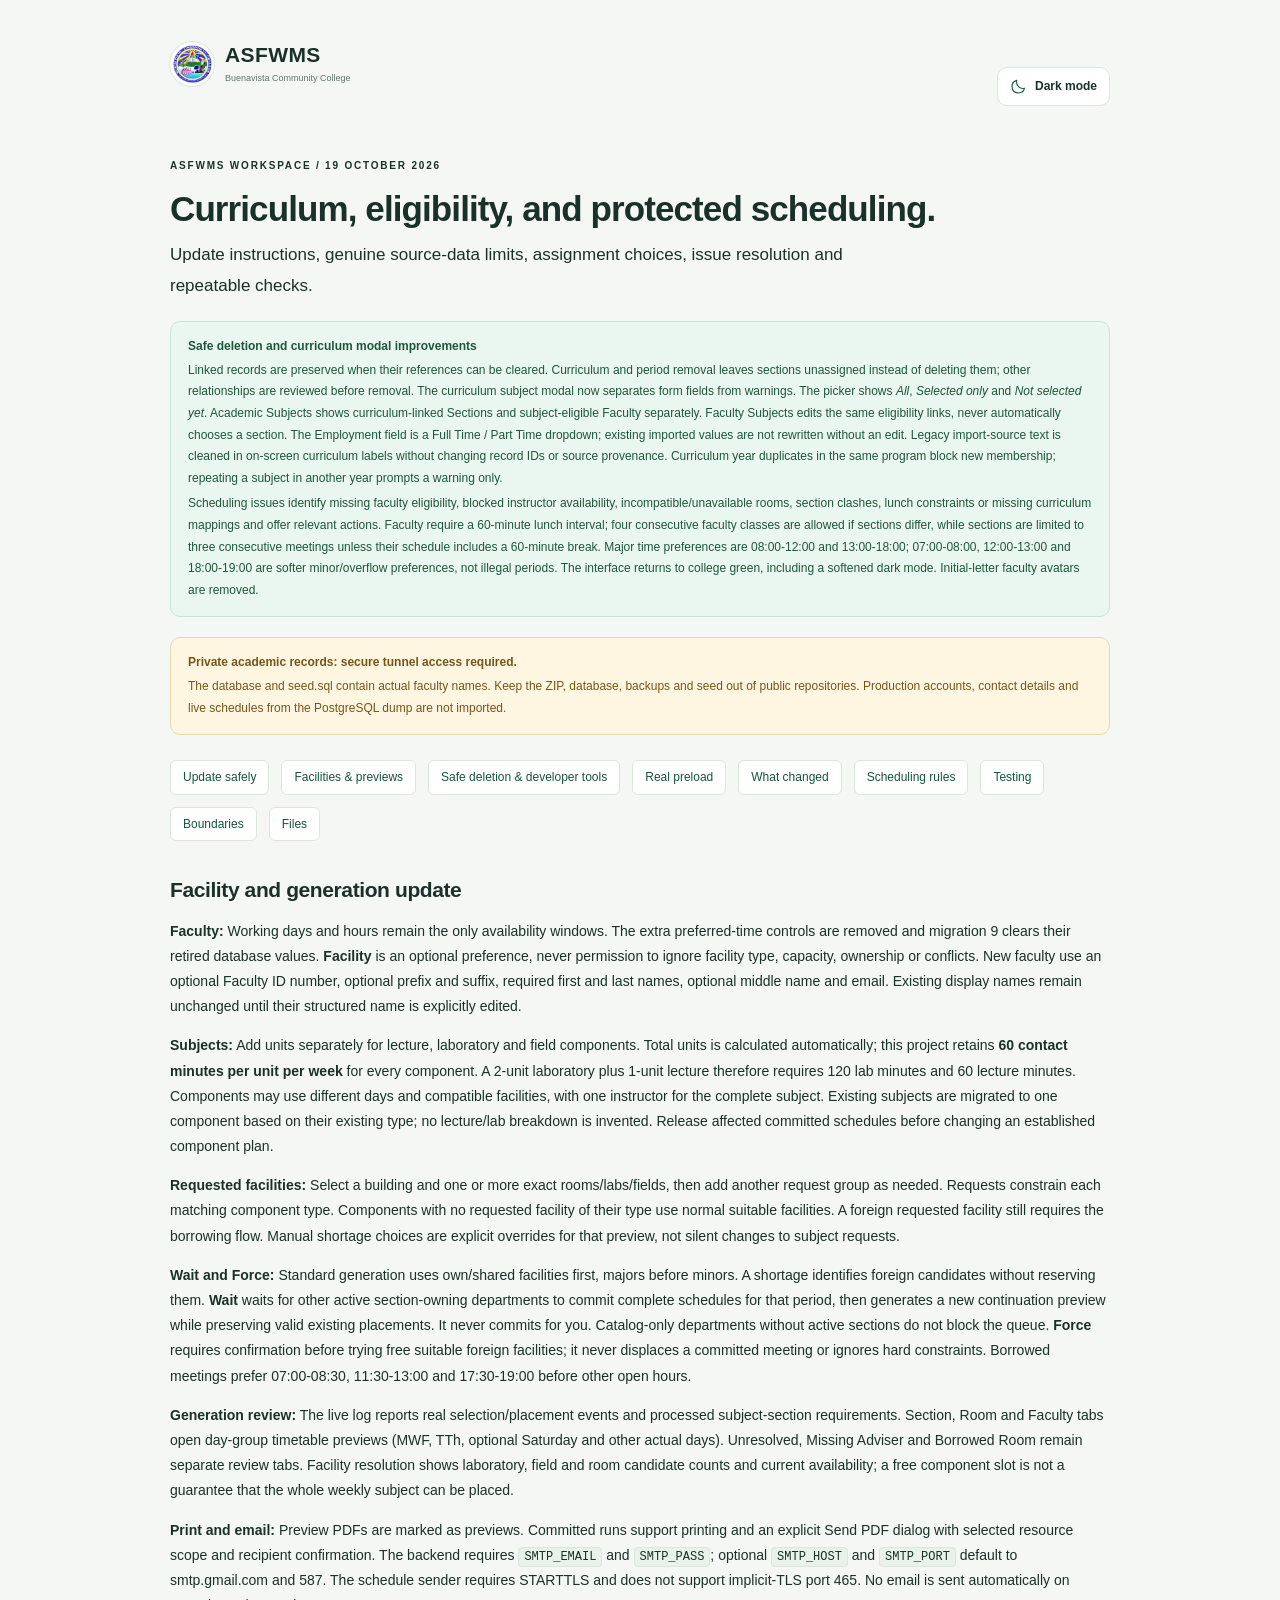
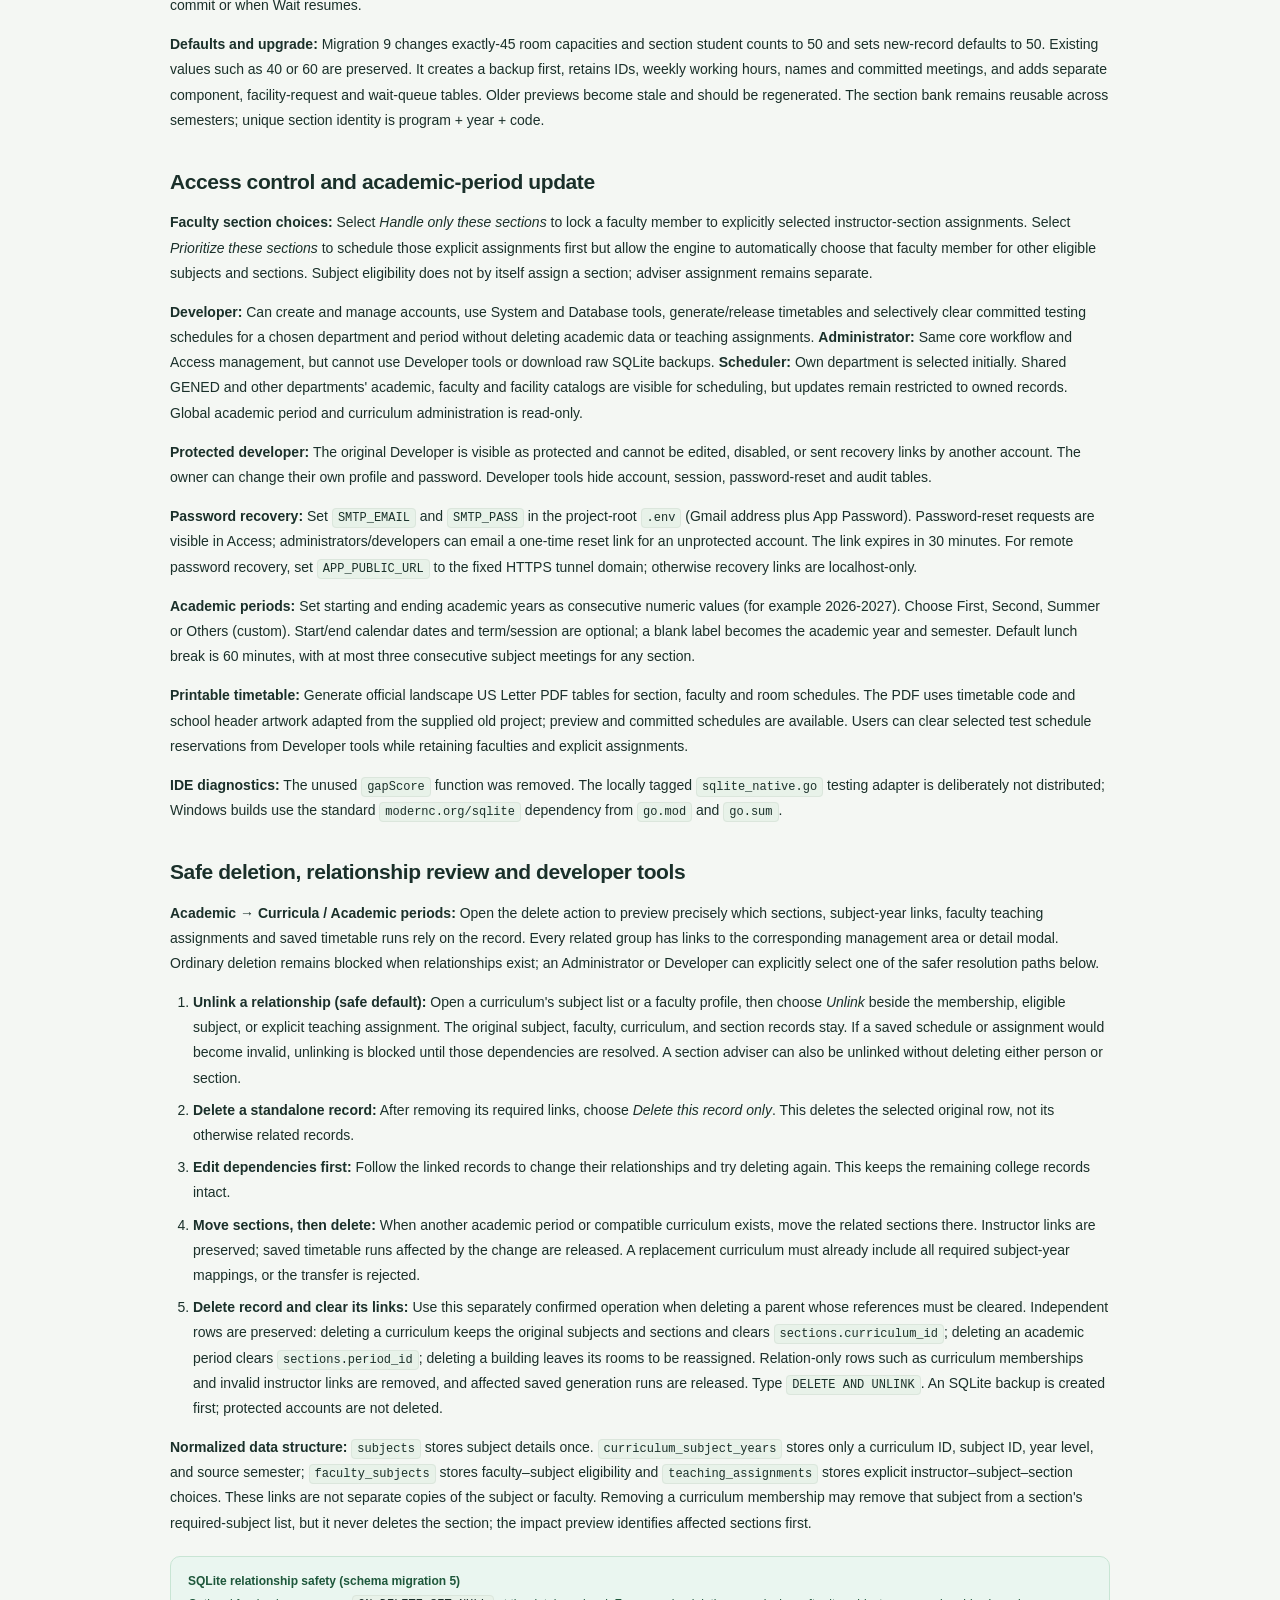
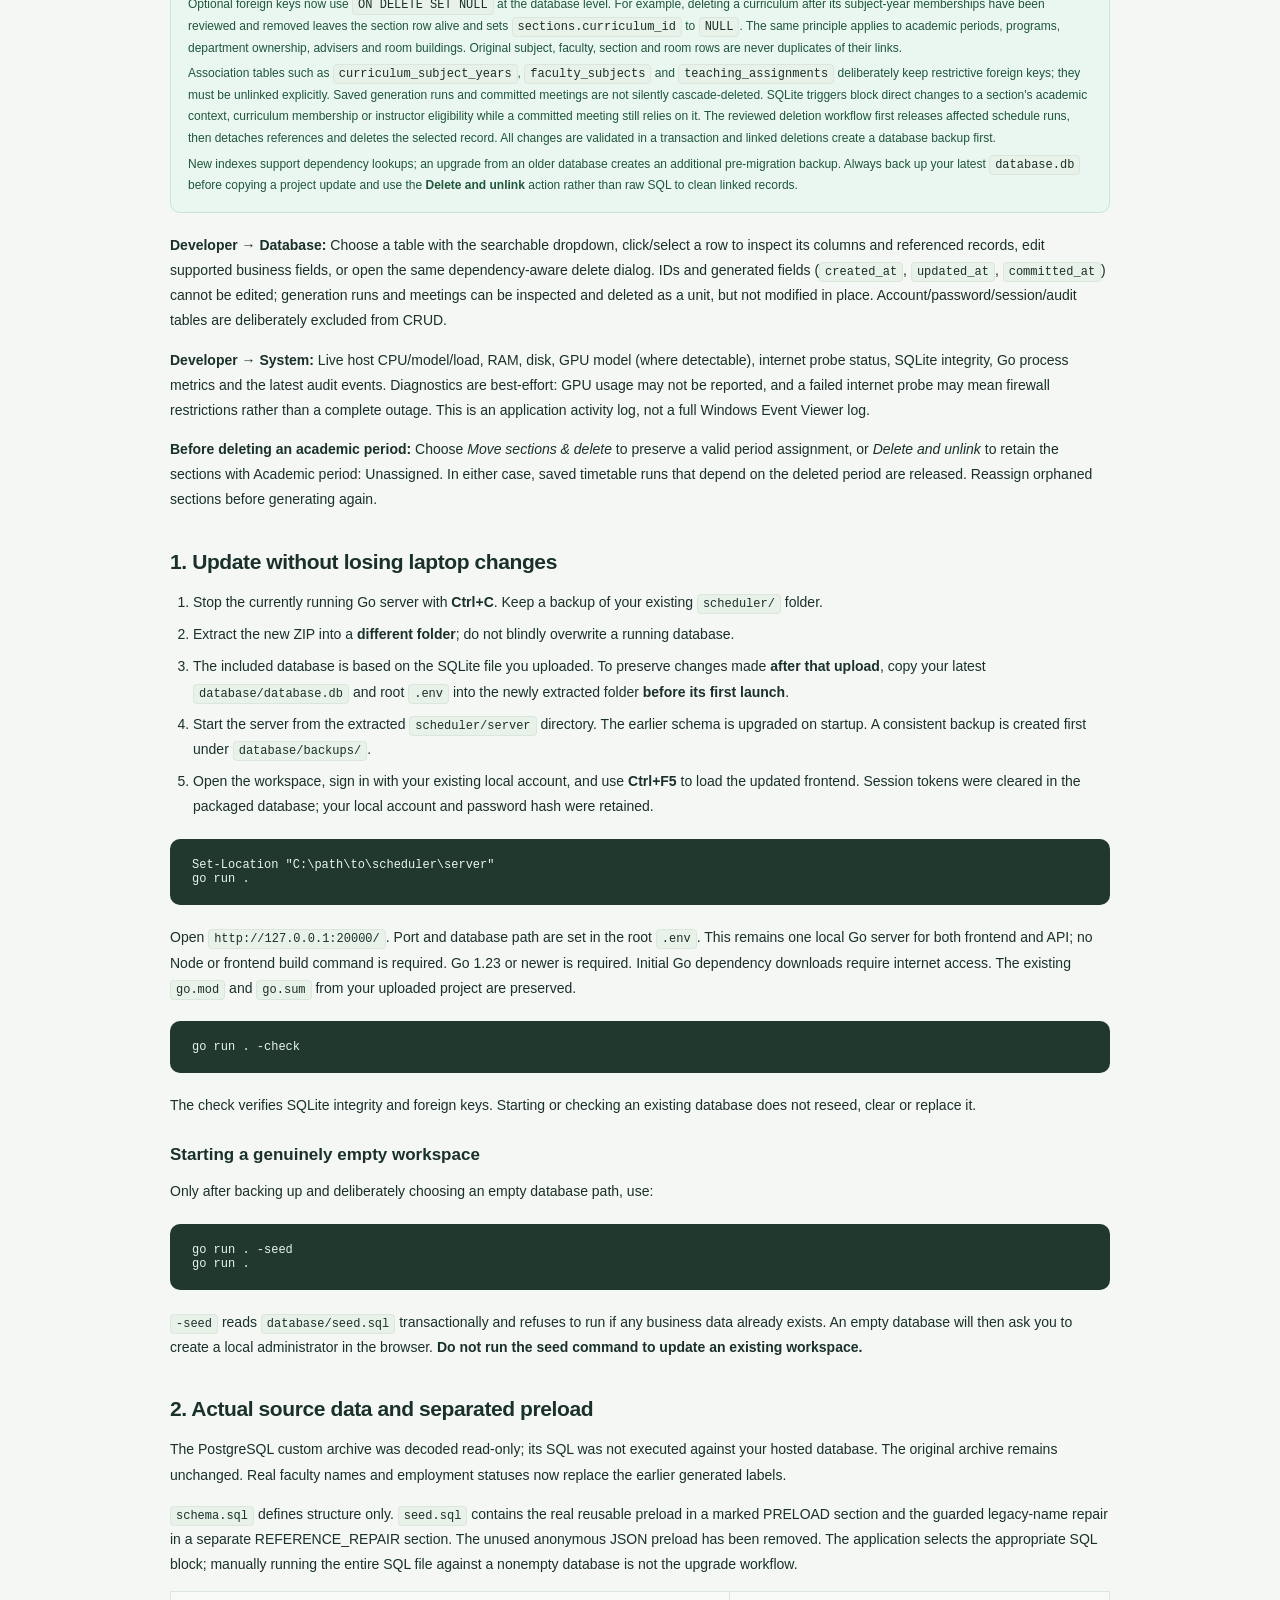
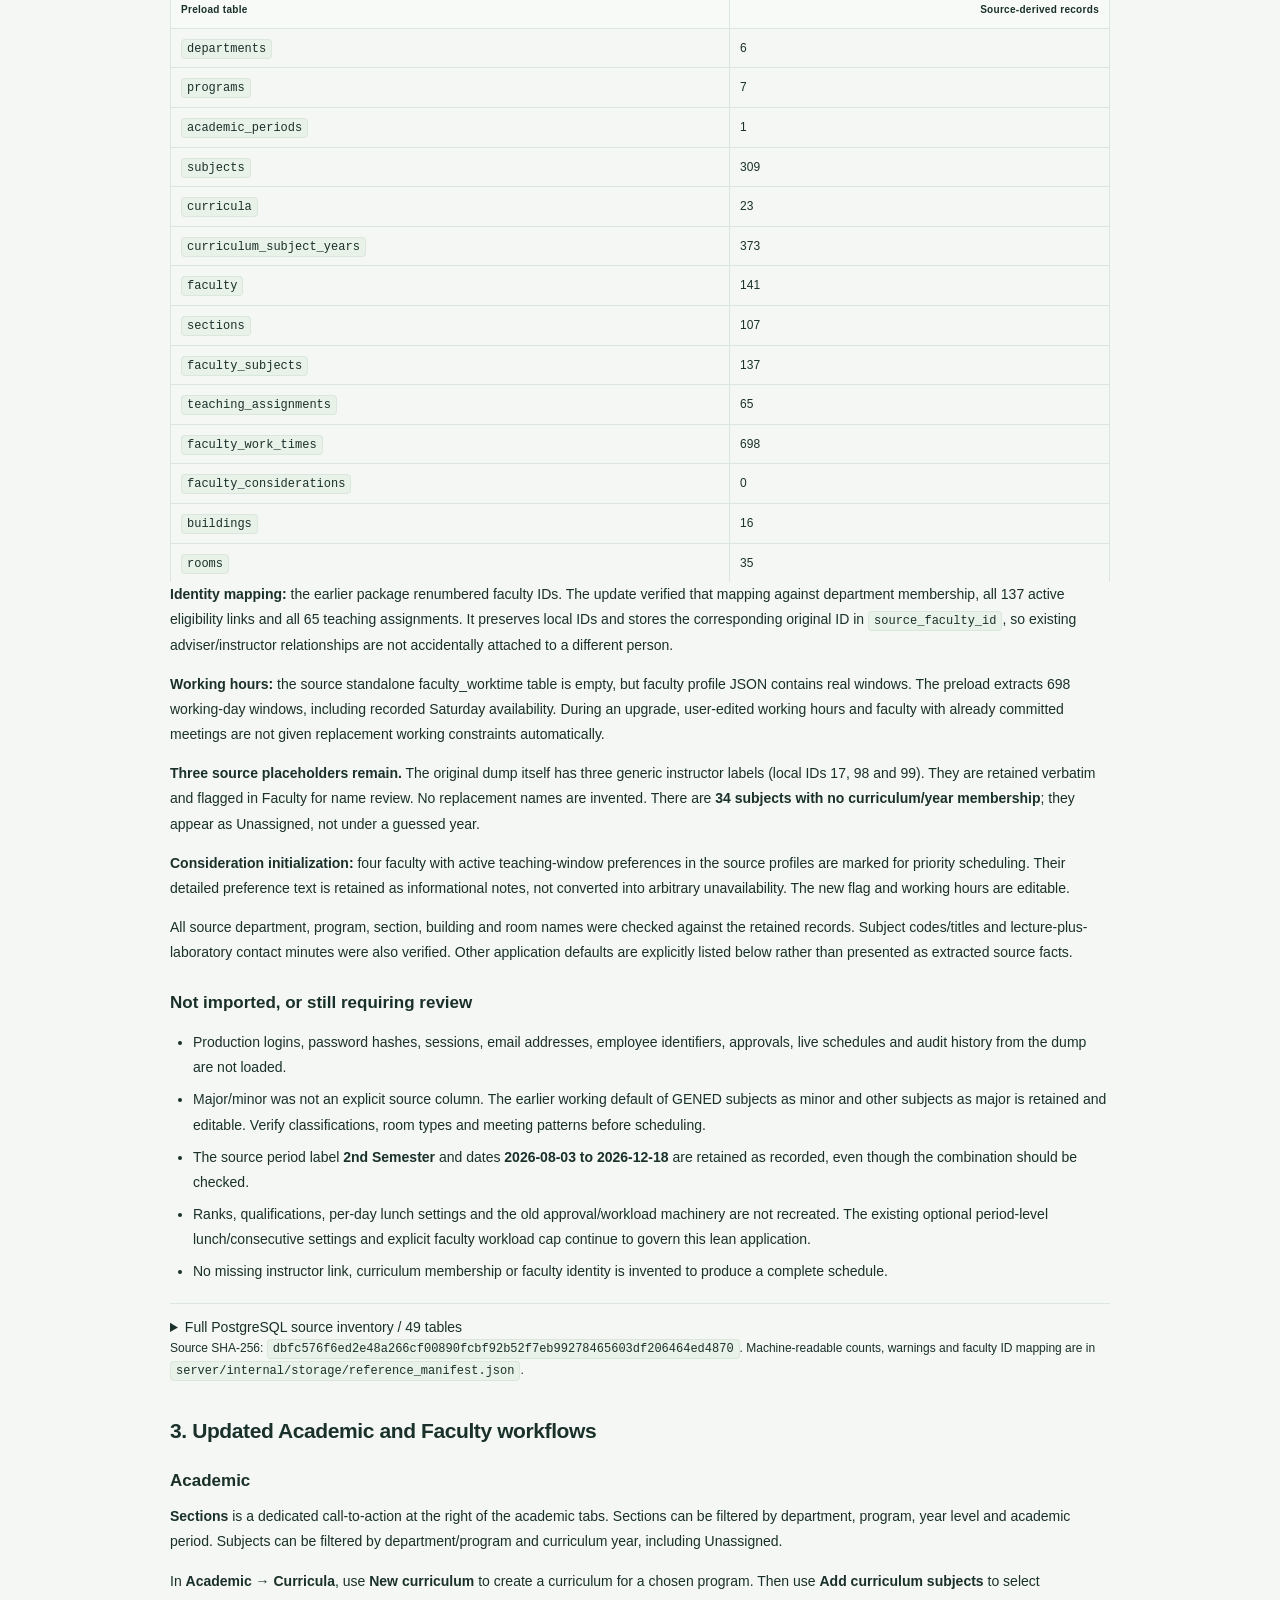
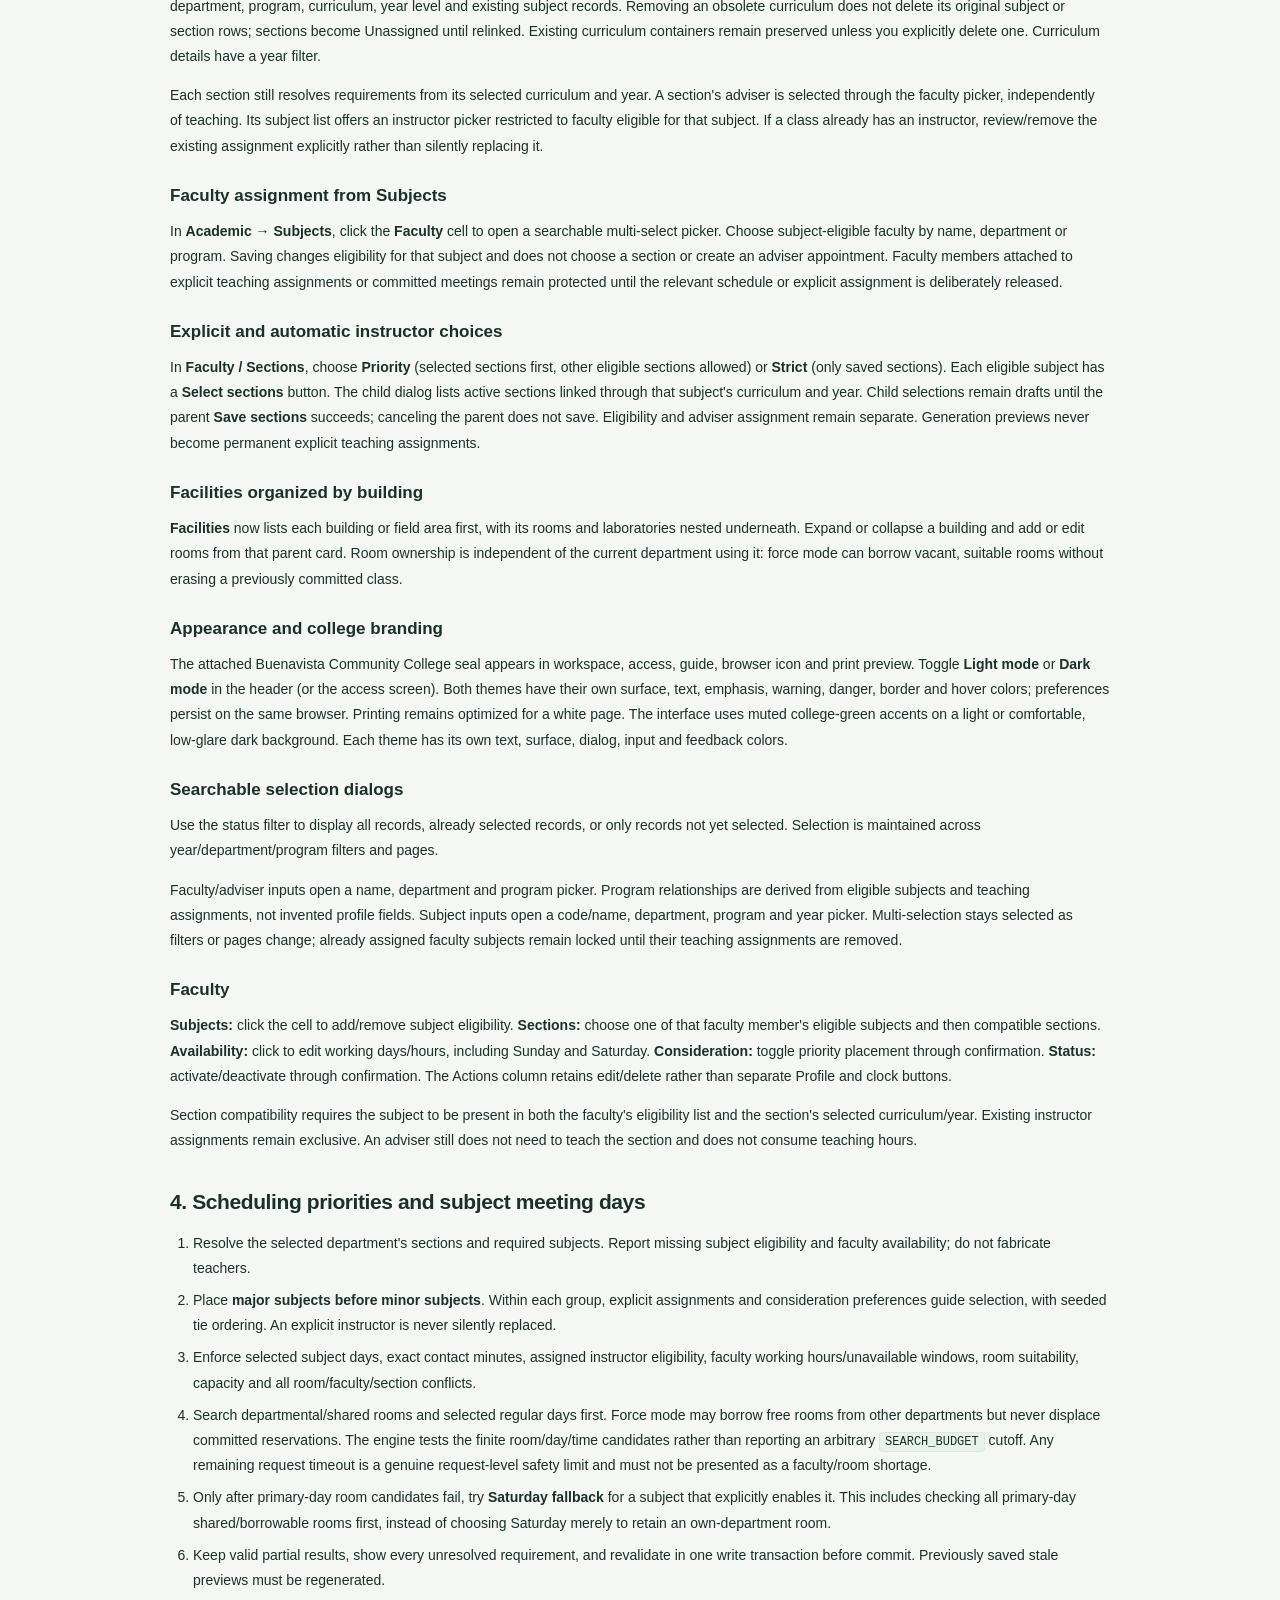
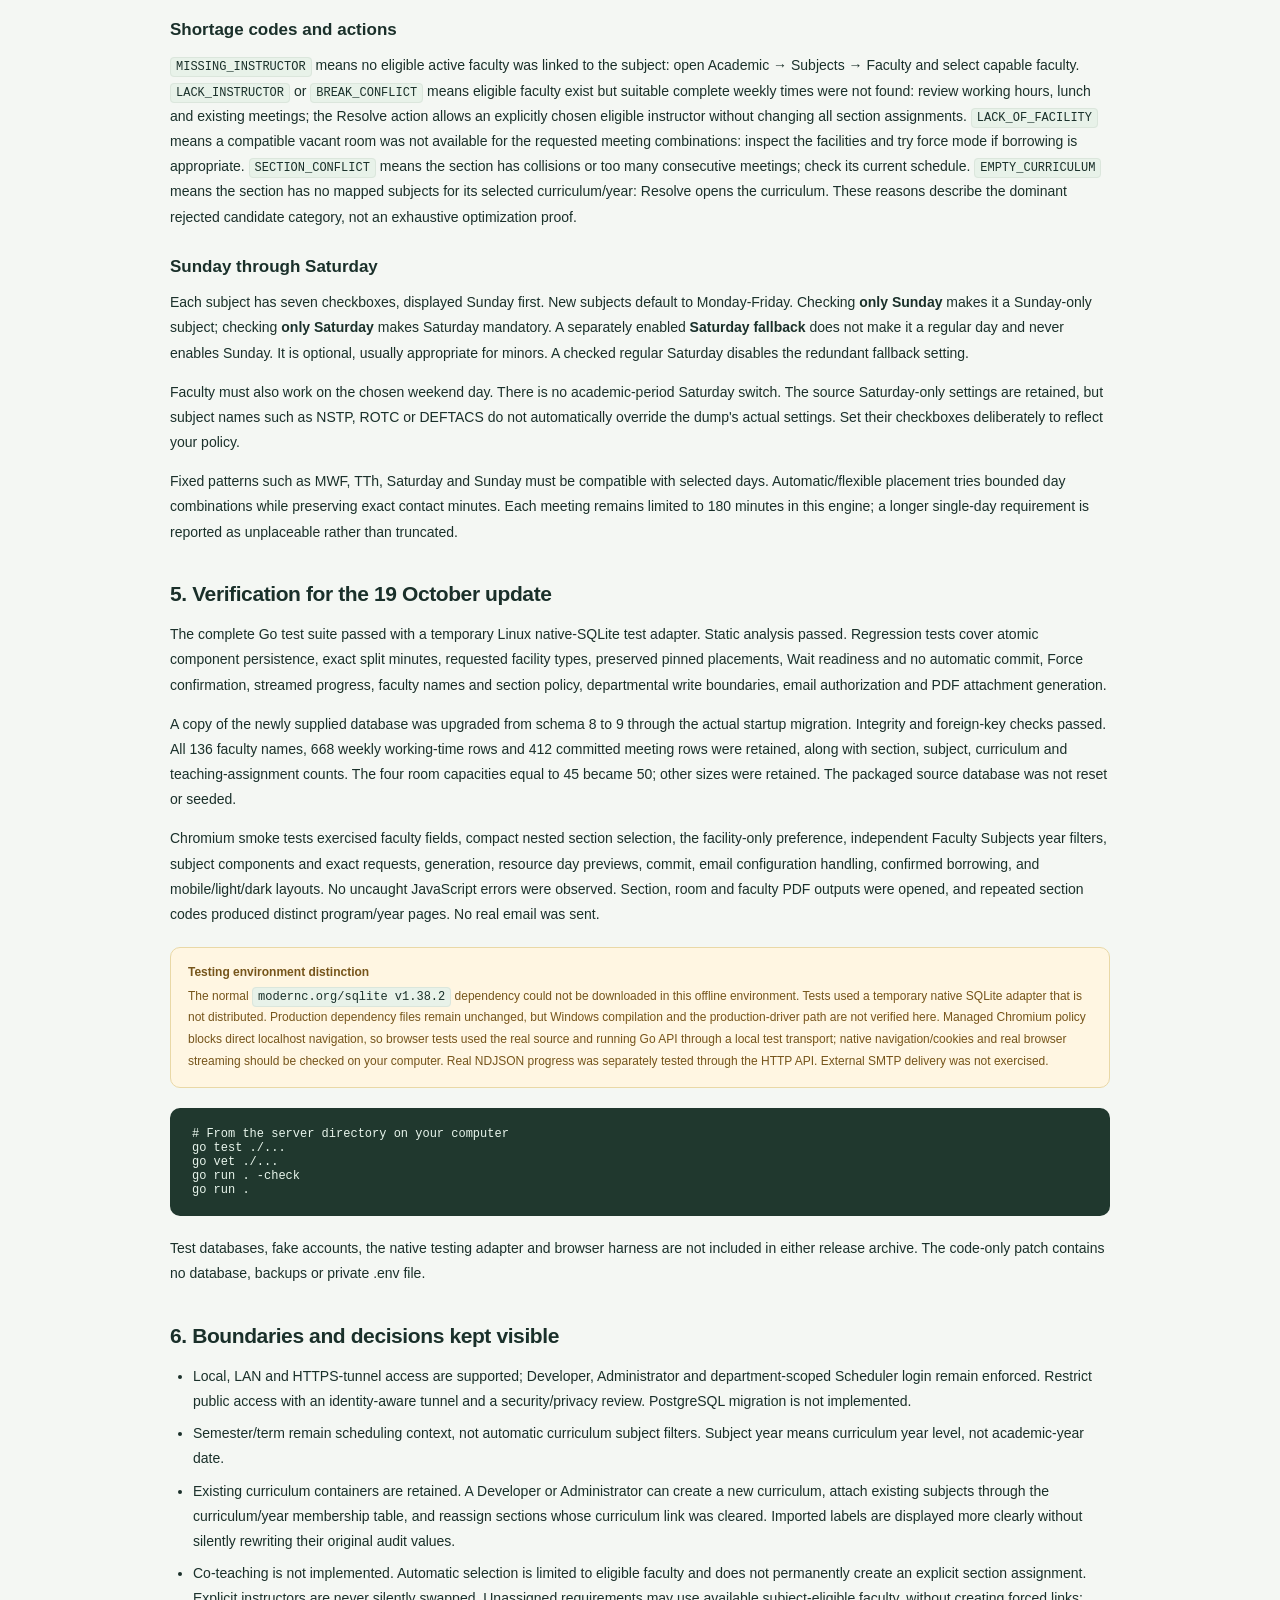
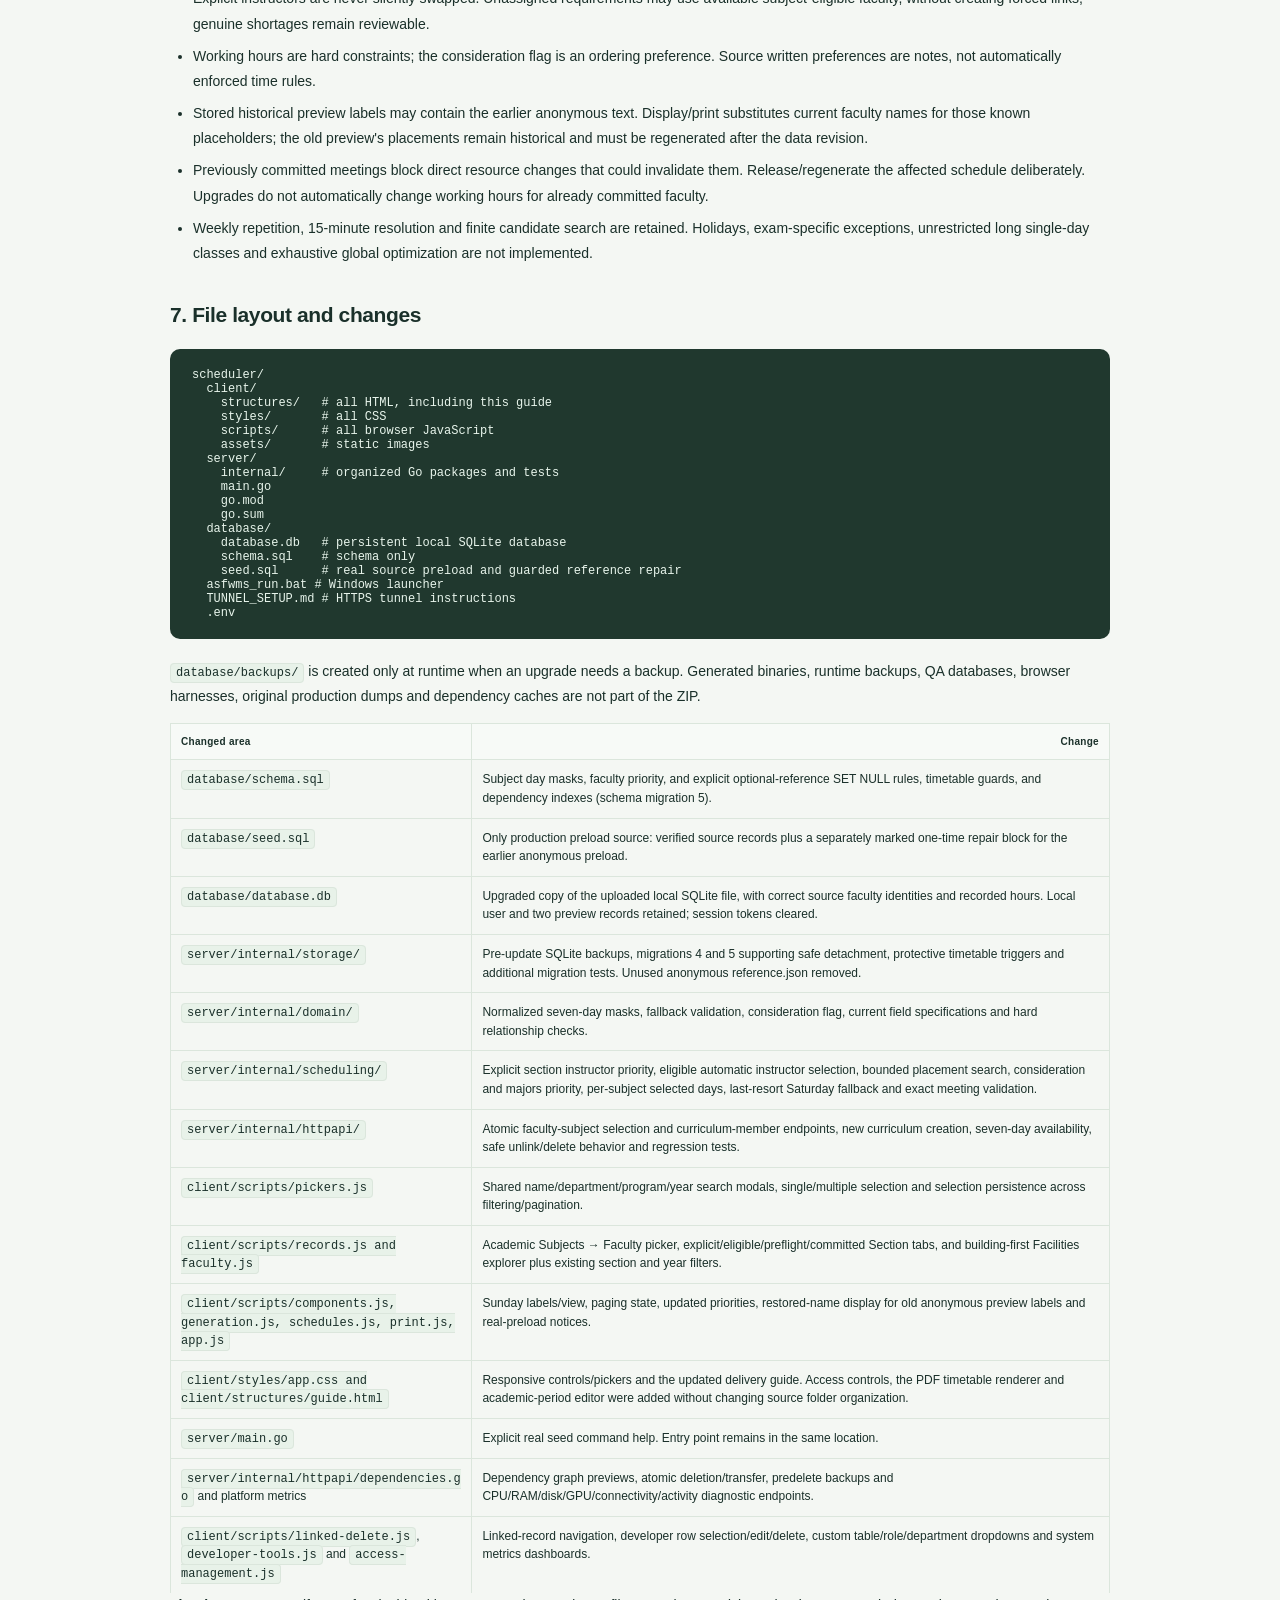
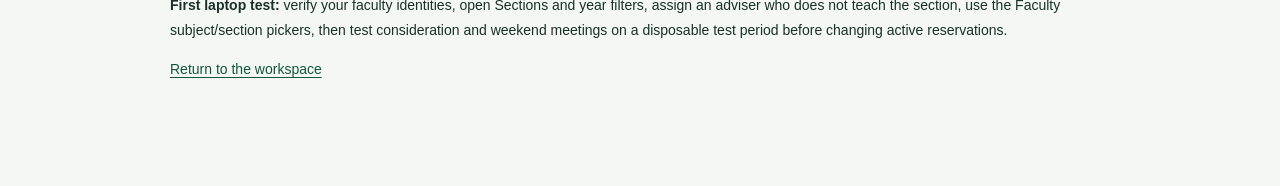
==== commit ab6dcf48: "Update faculty identification fields and SQLite schema" ====
--- a/client/structures/guide.html
+++ b/client/structures/guide.html
@@ -6,7 +6,7 @@
 <div class="notice warning"><div><strong>Private academic records: secure tunnel access required.</strong><p>The database and seed.sql contain actual faculty names. Keep the ZIP, database, backups and seed out of public repositories. Production accounts, contact details and live schedules from the PostgreSQL dump are not imported.</p></div></div>
 <nav class="guide-nav" aria-label="Guide sections"><a href="#start">Update safely</a><a href="#components-update">Facilities &amp; previews</a><a href="#cleanup">Safe deletion & developer tools</a><a href="#data">Real preload</a><a href="#workflow">What changed</a><a href="#rules">Scheduling rules</a><a href="#tests">Testing</a><a href="#limits">Boundaries</a><a href="#files">Files</a></nav>
 <section id="components-update"><h2>Facility and generation update</h2>
-<p><strong>Faculty:</strong> Working days and hours remain the only availability windows. The extra preferred-time controls are removed and migration 9 clears their retired database values. <strong>Facility</strong> is an optional preference, never permission to ignore facility type, capacity, ownership or conflicts. New faculty use optional prefix, required first and last names, optional middle name, extension and email. Existing display names remain unchanged until their structured name is explicitly edited.</p>
+<p><strong>Faculty:</strong> Working days and hours remain the only availability windows. The extra preferred-time controls are removed and migration 9 clears their retired database values. <strong>Facility</strong> is an optional preference, never permission to ignore facility type, capacity, ownership or conflicts. New faculty use an optional Faculty ID number, optional prefix and suffix, required first and last names, optional middle name and email. Existing display names remain unchanged until their structured name is explicitly edited.</p>
 <p><strong>Subjects:</strong> Add units separately for lecture, laboratory and field components. Total units is calculated automatically; this project retains <strong>60 contact minutes per unit per week</strong> for every component. A 2-unit laboratory plus 1-unit lecture therefore requires 120 lab minutes and 60 lecture minutes. Components may use different days and compatible facilities, with one instructor for the complete subject. Existing subjects are migrated to one component based on their existing type; no lecture/lab breakdown is invented. Release affected committed schedules before changing an established component plan.</p>
 <p><strong>Requested facilities:</strong> Select a building and one or more exact rooms/labs/fields, then add another request group as needed. Requests constrain each matching component type. Components with no requested facility of their type use normal suitable facilities. A foreign requested facility still requires the borrowing flow. Manual shortage choices are explicit overrides for that preview, not silent changes to subject requests.</p>
 <p><strong>Wait and Force:</strong> Standard generation uses own/shared facilities first, majors before minors. A shortage identifies foreign candidates without reserving them. <strong>Wait</strong> waits for other active section-owning departments to commit complete schedules for that period, then generates a new continuation preview while preserving valid existing placements. It never commits for you. Catalog-only departments without active sections do not block the queue. <strong>Force</strong> requires confirmation before trying free suitable foreign facilities; it never displaces a committed meeting or ignores hard constraints. Borrowed meetings prefer 07:00-08:30, 11:30-13:00 and 17:30-19:00 before other open hours.</p>
--- a/client/styles/app.css
+++ b/client/styles/app.css
@@ -3114,3 +3114,22 @@
 .schedule-mail-recip strong{font-size:13px}
 @media(max-width:960px){.timetable-dialog .modal-body{padding:0 10px 15px}.timetable-modal-toolbar{align-items:stretch}.timetable-toolbar-actions{justify-content:flex-start}.timetable-school-title strong{font-size:15px}}
 @media(max-width:640px){.modal.timetable-dialog{width:calc(100vw - 10px);max-height:98dvh;height:98dvh}.timetable-dialog .modal-header{padding:11px 14px}.timetable-modal-toolbar{top:0;display:grid;gap:9px}.timetable-toolbar-actions{display:grid;justify-content:stretch;grid-template-columns:1fr}.timetable-template-field{width:100%;max-width:none}.timetable-template-field .select-button{width:100%}.timetable-toolbar-buttons{width:100%}.timetable-toolbar-buttons .button{flex:1 1 auto}.schedule-mail-recip{grid-template-columns:1fr;gap:3px}}
+
+/* Faculty Add/Edit: readable identity fields in a deliberate order. */
+.faculty-editor .faculty-name-grid { grid-template-columns:minmax(0,1fr); gap:18px 20px; }
+.faculty-editor .faculty-name-grid > .field { min-width:0; }
+.faculty-editor .faculty-name-grid .faculty-form-heading { border-bottom:1px solid var(--border); padding:6px 0 11px; margin:5px 0 1px; }
+.faculty-form-heading h3 { margin:0 0 4px; font-size:15px; font-weight:700; color:var(--ink); }
+.faculty-form-heading p { margin:0; font-size:12px; line-height:1.5; color:var(--muted); }
+.faculty-editor .faculty-field-faculty_id_number input { font-variant-numeric:tabular-nums; }
+.faculty-editor .faculty-name-grid :is(input,textarea,.dropdown,.select-button) { min-width:0; max-width:100%; box-sizing:border-box; }
+@media(min-width:650px) {
+  .faculty-editor .faculty-name-grid { grid-template-columns:repeat(12,minmax(0,1fr)); }
+  .faculty-editor .faculty-name-grid > .field:not(.field-wide) { grid-column:span 6; }
+  .faculty-editor .faculty-name-grid > .faculty-field-faculty_id_number { grid-column:span 6; }
+  .faculty-editor .faculty-name-grid > .faculty-field-prefix { grid-column:span 3; }
+  .faculty-editor .faculty-name-grid > .faculty-field-first_name { grid-column:span 5; }
+  .faculty-editor .faculty-name-grid > .faculty-field-middle_name { grid-column:span 4; }
+  .faculty-editor .faculty-name-grid > .faculty-field-last_name { grid-column:span 7; }
+  .faculty-editor .faculty-name-grid > .faculty-field-extension { grid-column:span 5; }
+}
